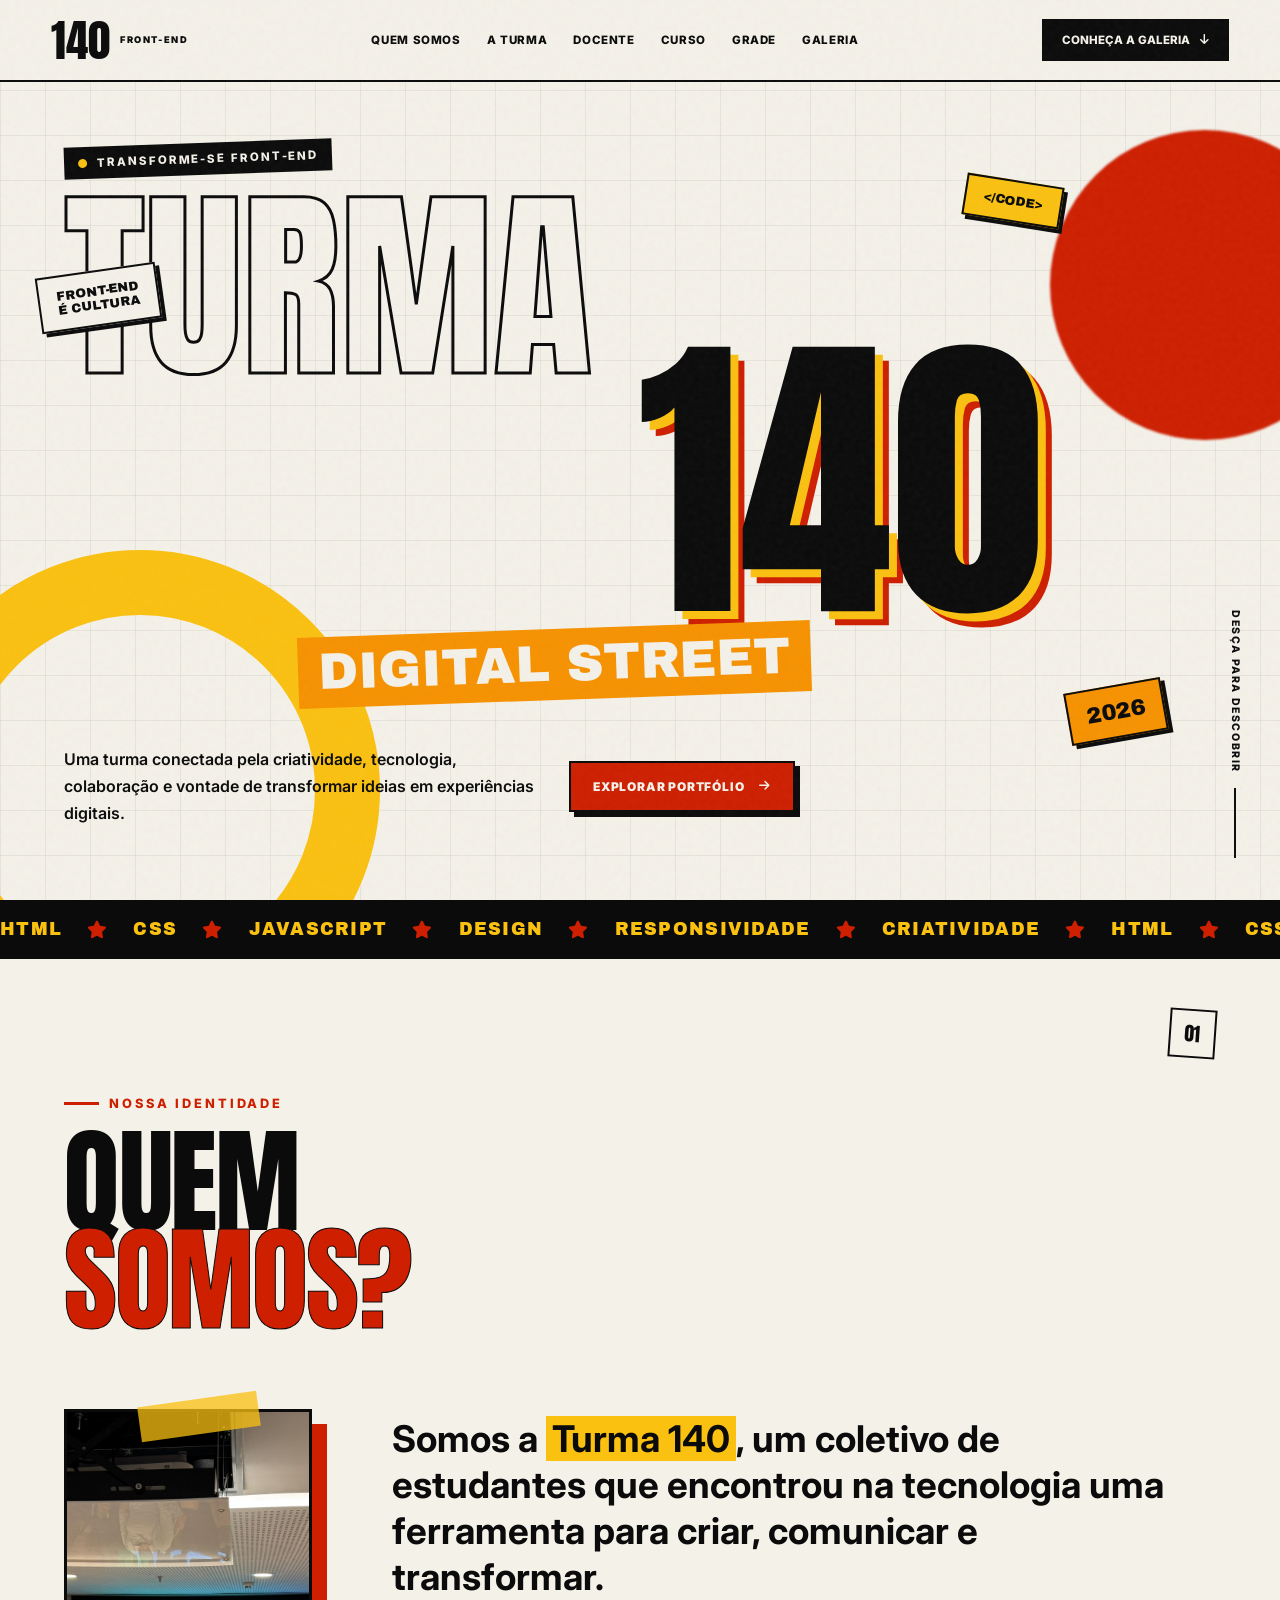
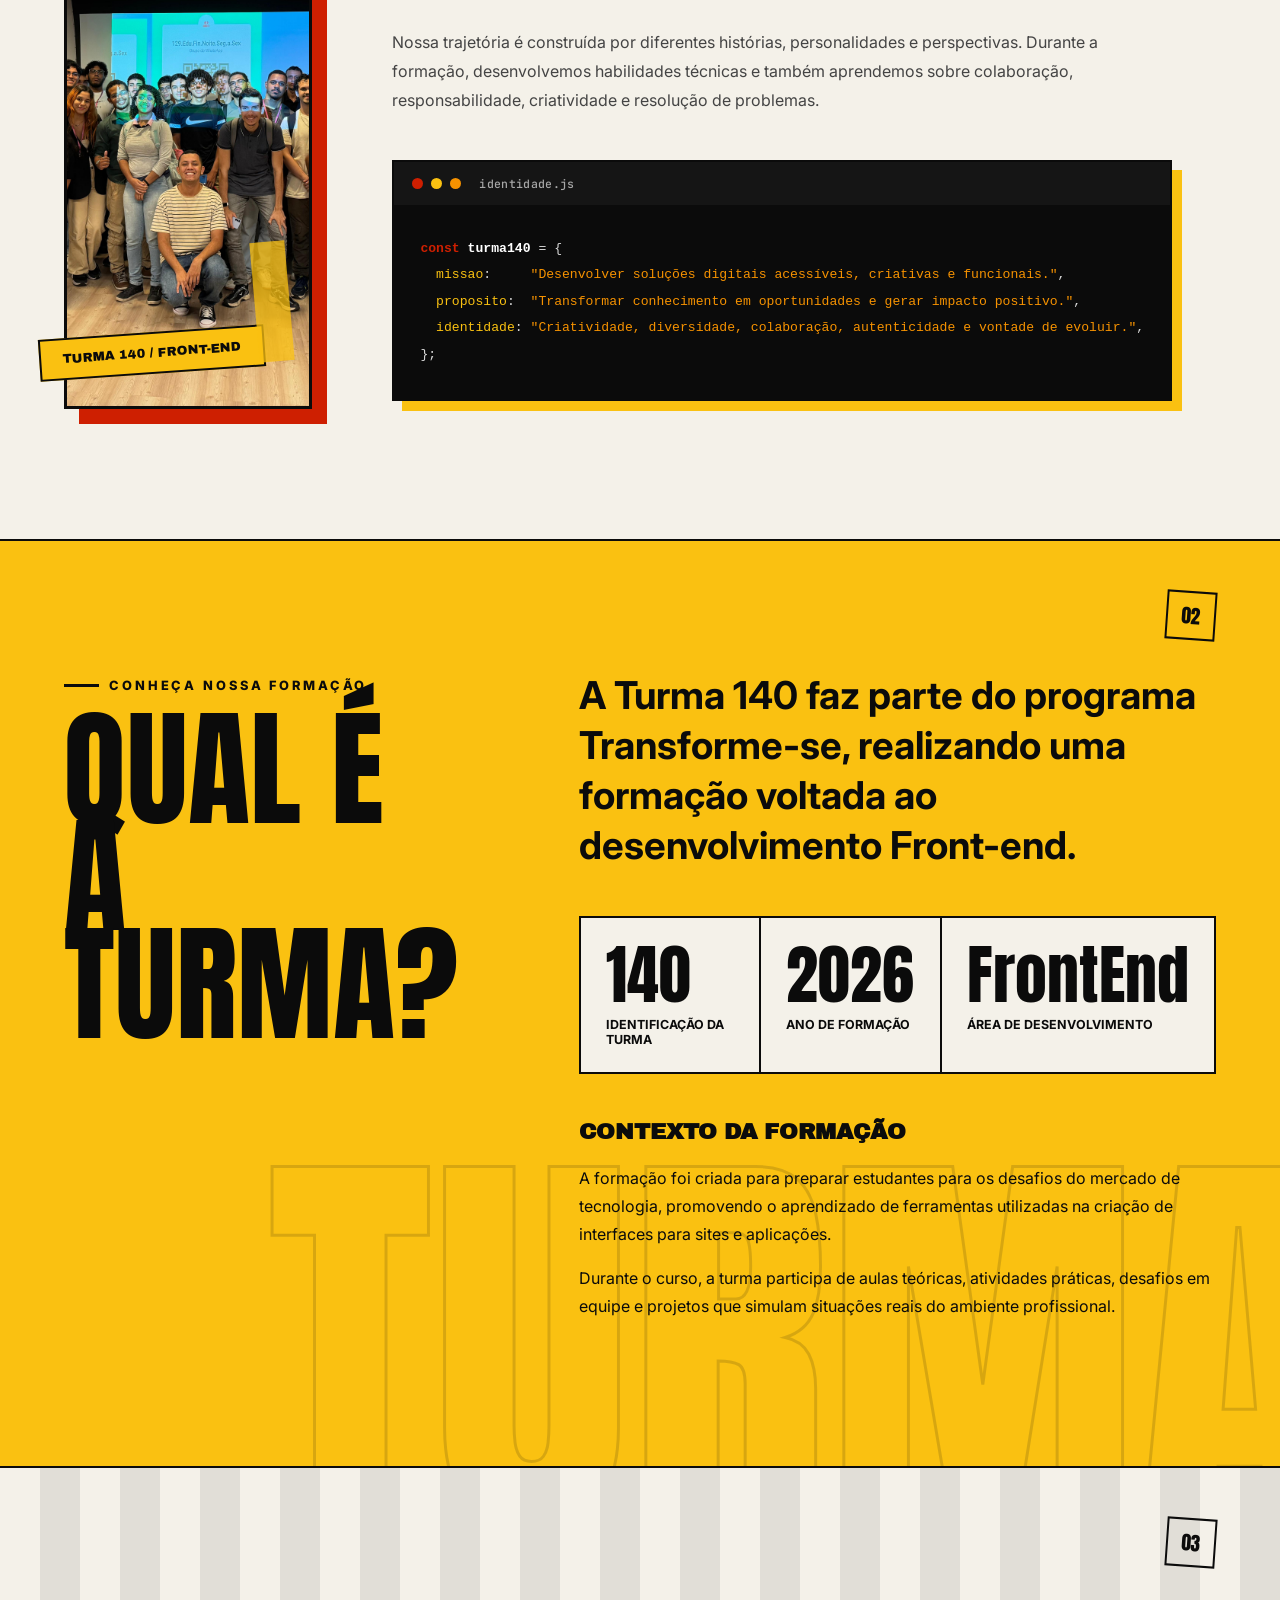
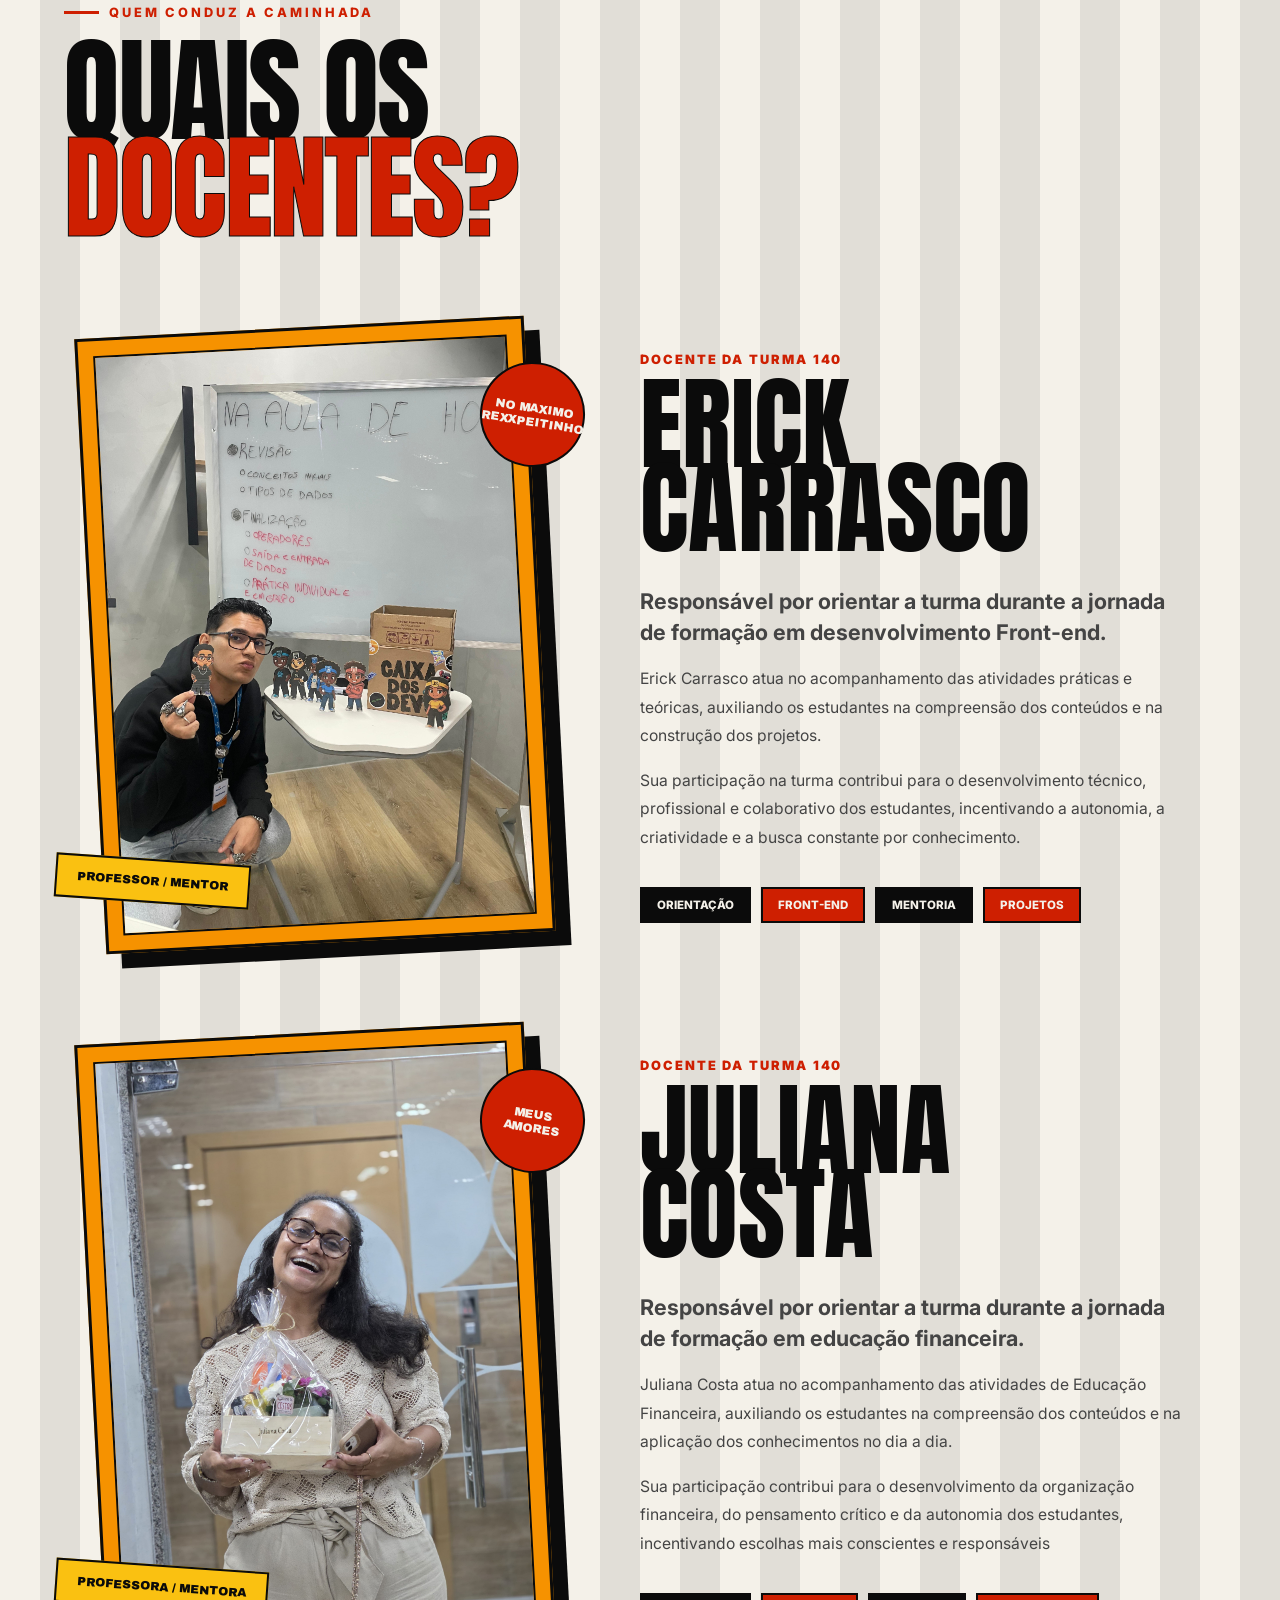
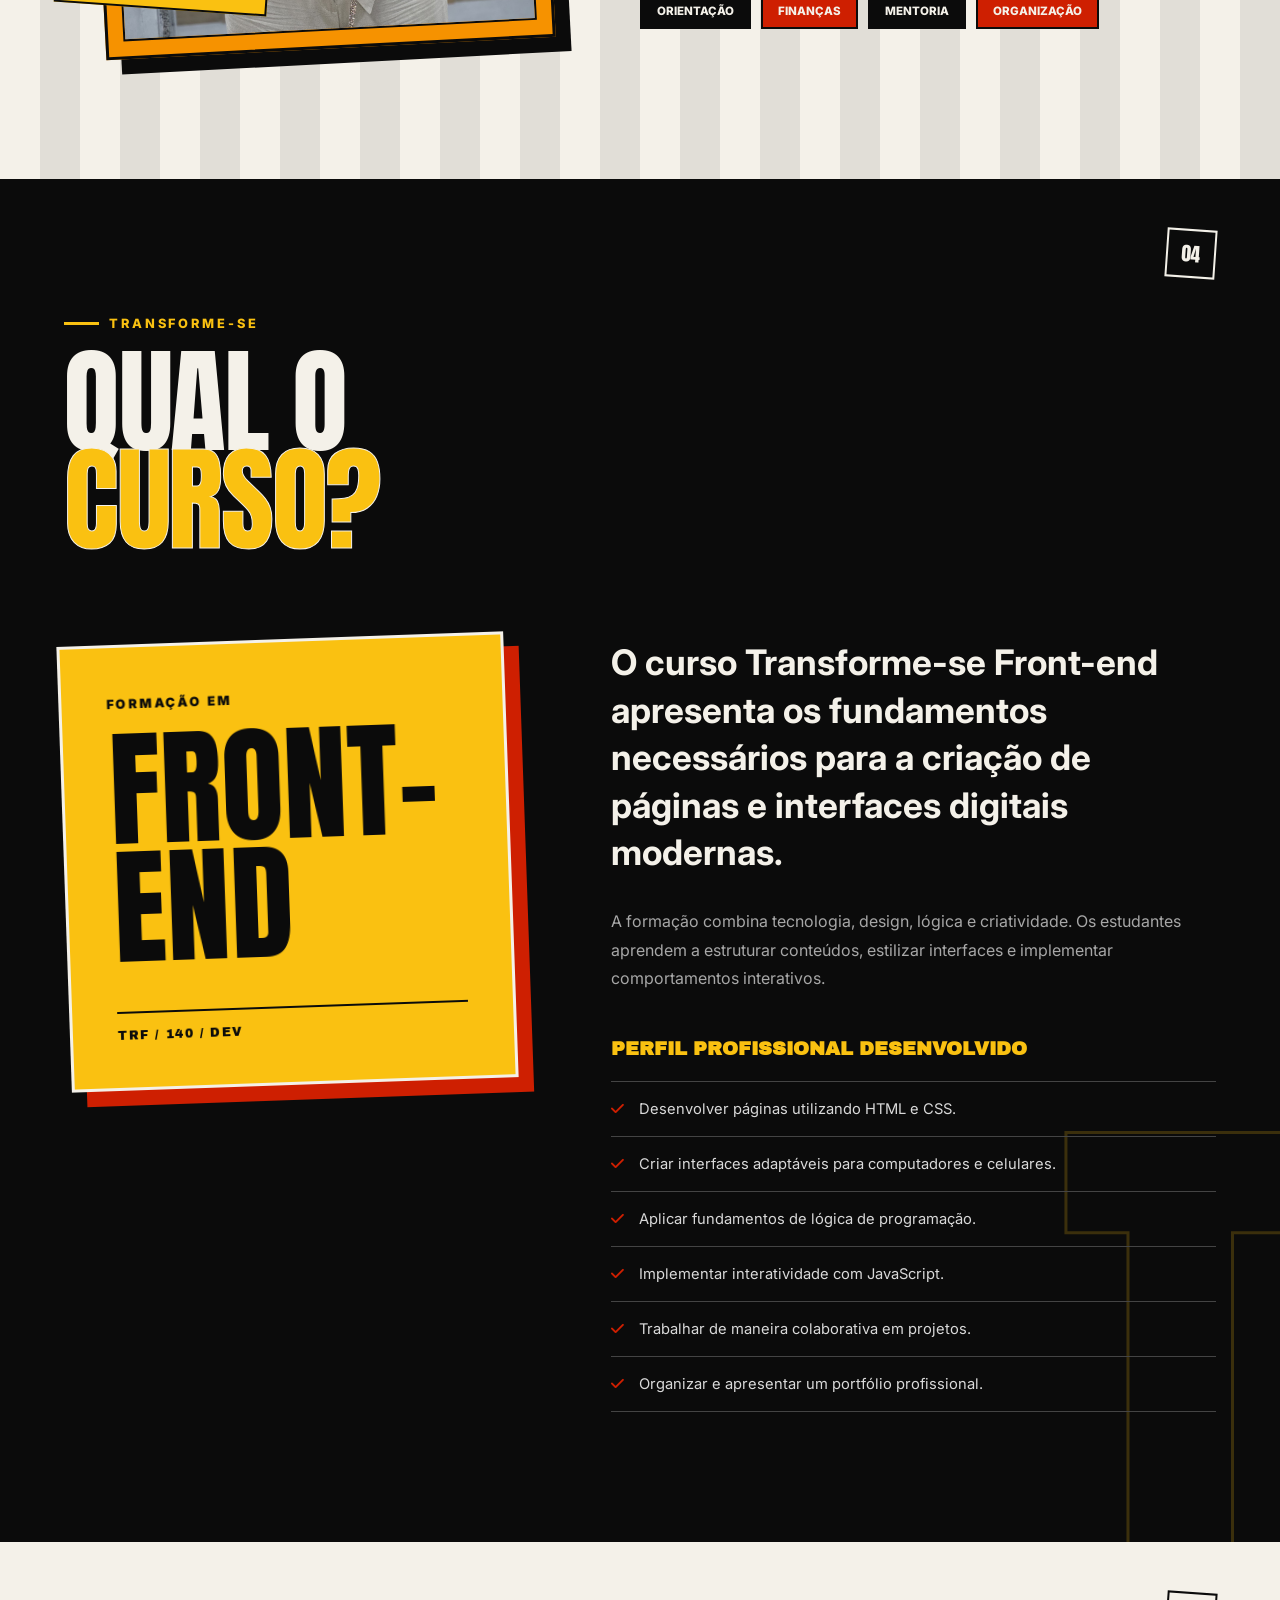
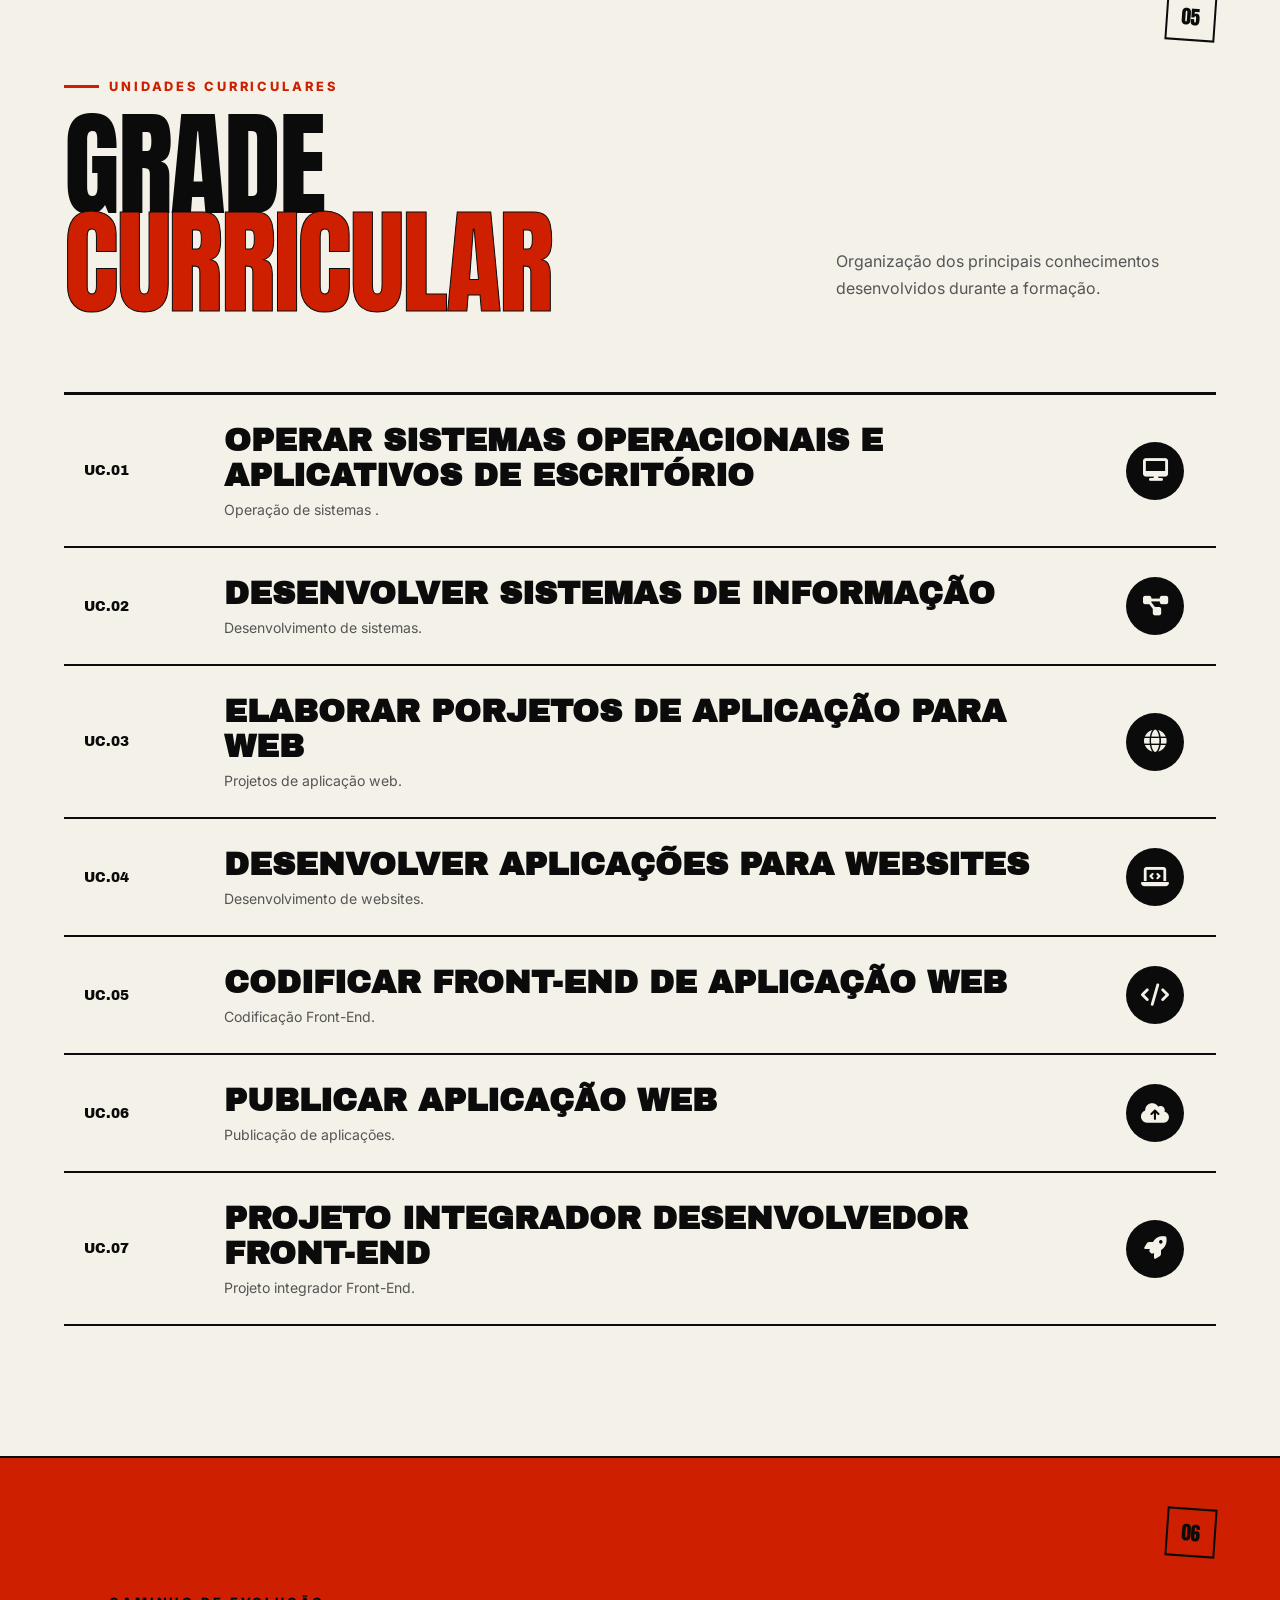
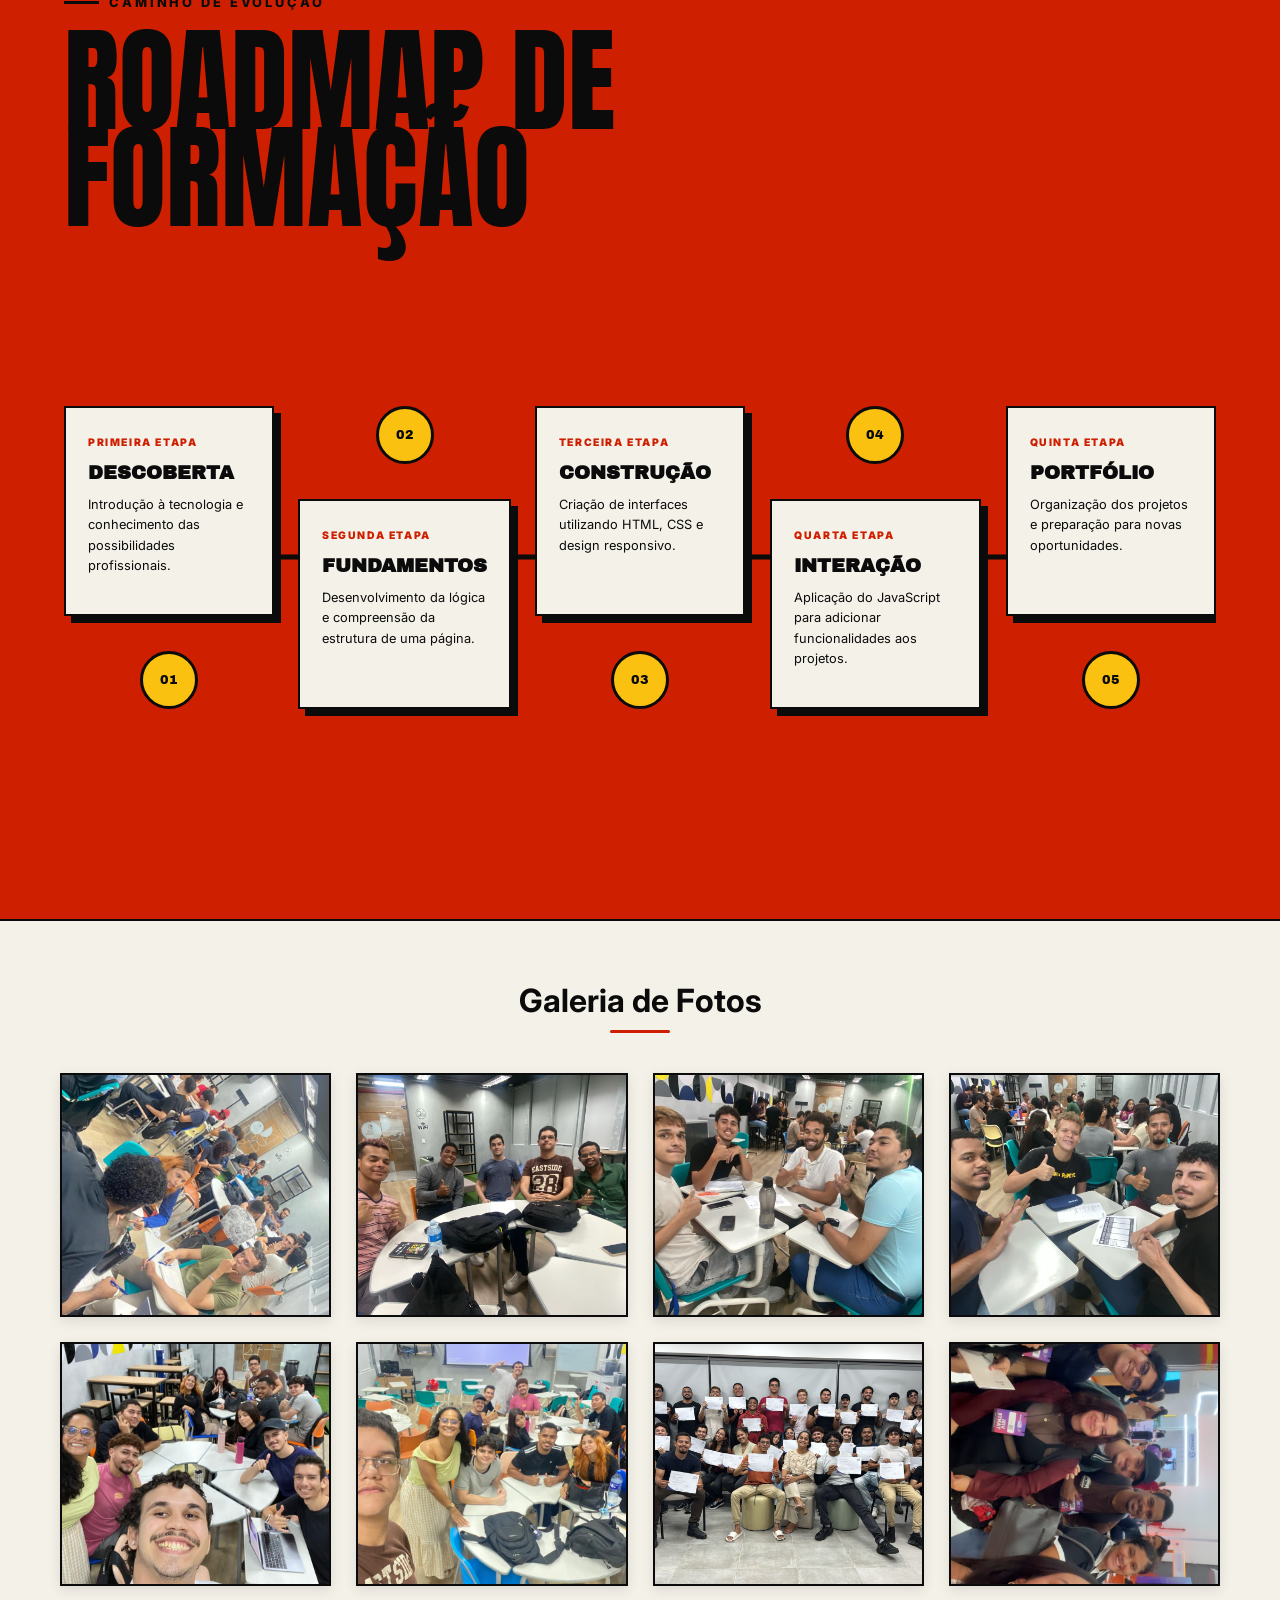
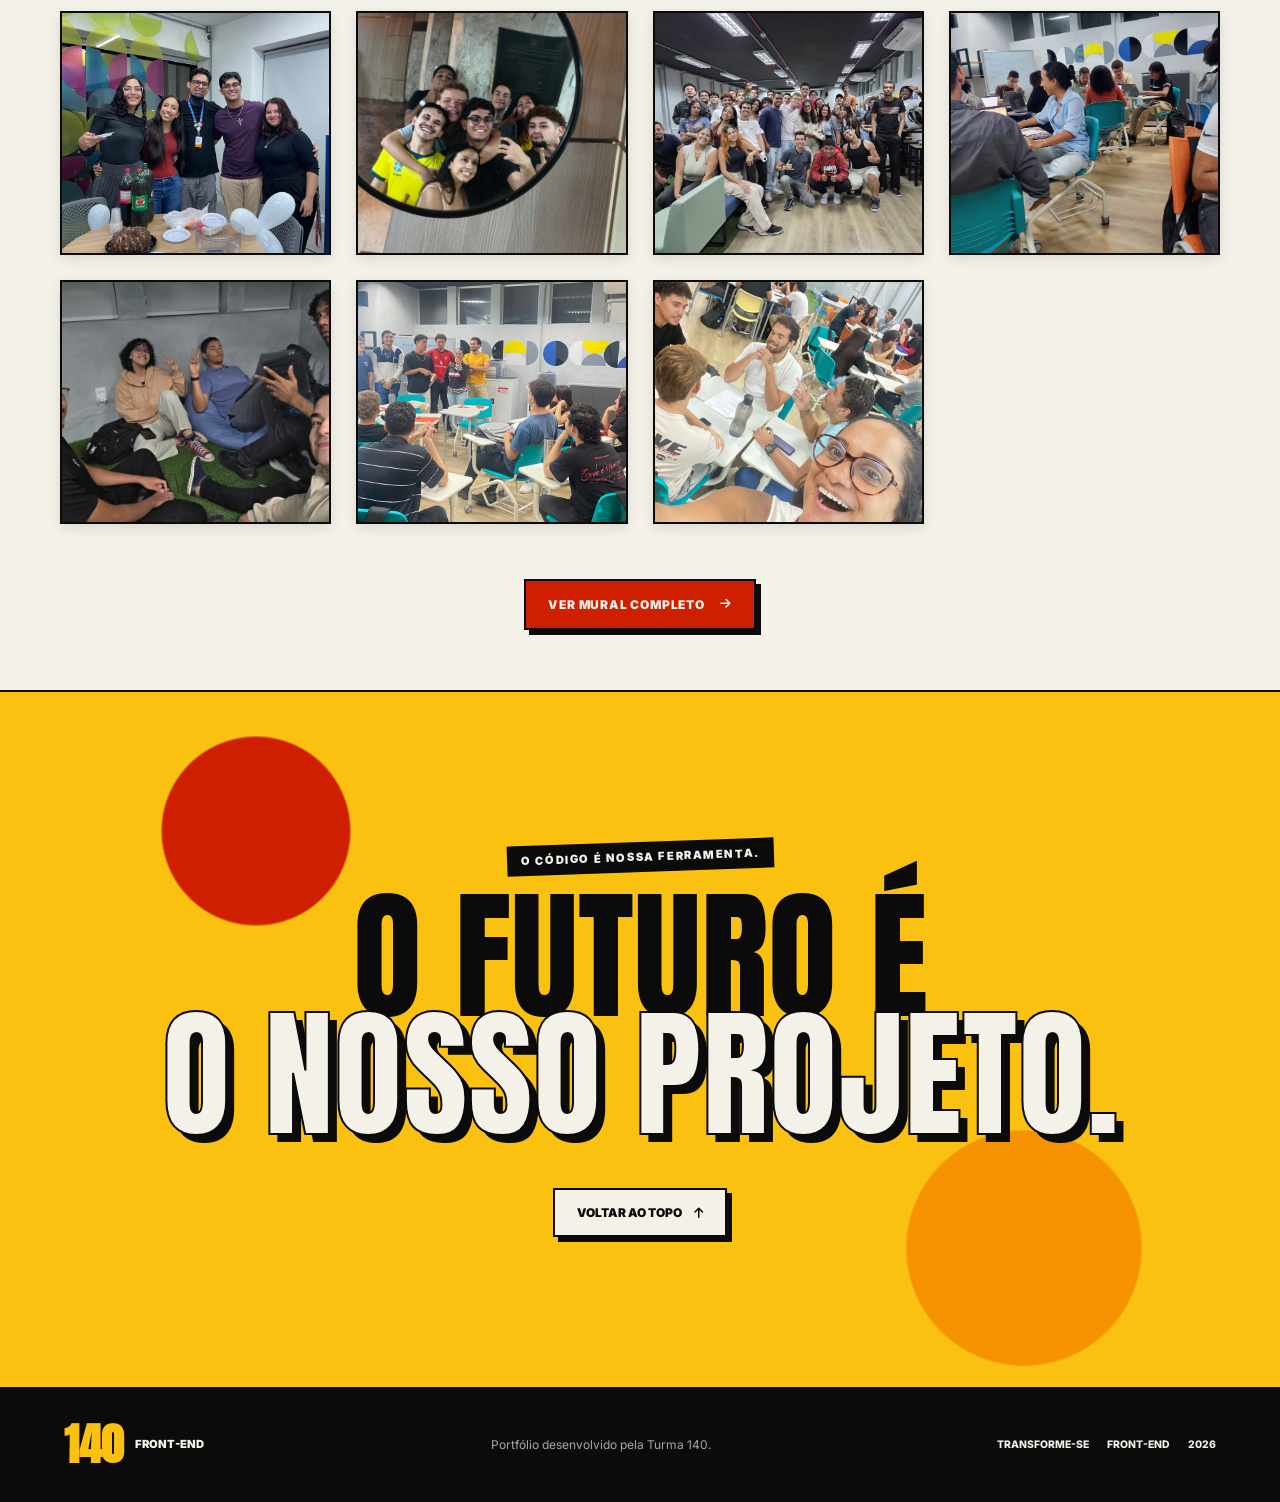
==== index.html @ 8222946a "first commit" ====
<!DOCTYPE html>
<html lang="pt-BR">

<head>
    <meta charset="UTF-8">

    <meta name="viewport" content="width=device-width, initial-scale=1.0">

    <meta name="description" content="Portfólio oficial da Turma 140 do curso Transforme-se Front-end.">

    <title>Turma 140 | Front-end Portfolio</title>

    <link rel="stylesheet" href="./style.css">

    <!-- Fontes -->
    <link rel="preconnect" href="https://fonts.googleapis.com">
    <link rel="preconnect" href="https://fonts.gstatic.com" crossorigin>

    <link
        href="https://fonts.googleapis.com/css2?family=Anton&family=Archivo+Black&family=Inter:wght@400;500;600;700;800&family=JetBrains+Mono:wght@400;500;600;700&display=swap"
        rel="stylesheet">

    <!-- Ícones -->
    <link rel="stylesheet" href="https://cdnjs.cloudflare.com/ajax/libs/font-awesome/6.7.2/css/all.min.css">

    <!-- CSS -->
    <link rel="stylesheet" href="style.css">
</head>

<body>

    <!-- Elementos decorativos -->
    <div class="noise"></div>
    <div class="cursor-light"></div>

    <!-- Cabeçalho -->
    <header class="header">

        <a href="#inicio" class="logo">
            <span class="logo-number">140</span>

            <span class="logo-text">
                FRONT-END<br>
            </span>
        </a>

        <nav class="navigation" aria-label="Menu principal">
            <a href="#quem-somos">Quem somos</a>
            <a href="#turma">A turma</a>
            <a href="#docente">Docente</a>
            <a href="#curso">Curso</a>
            <a href="#grade">Grade</a>
            <a href="#galeria">Galeria</a>
        </nav>

        <a href="#galeria" class="header-button">
            Conheça a galeria
            <i class="fa-solid fa-arrow-down"></i>
        </a>

    </header>

    <main>

        <!-- Início -->
        <section class="hero" id="inicio">

            <div class="hero-tag">
                <span></span>
                Transforme-se Front-end
            </div>

            <div class="hero-title">

                <span class="hero-line hero-line-outline">
                    TURMA
                </span>

                <span class="hero-line hero-line-main">
                    140
                </span>

                <span class="hero-line hero-line-small">
                    DIGITAL STREET
                </span>

            </div>

            <div class="hero-content">

                <p class="hero-description">
                    Uma turma conectada pela criatividade, tecnologia,
                    colaboração e vontade de transformar ideias em experiências
                    digitais.
                </p>

                <a href="#quem-somos" class="primary-button">
                    Explorar portfólio
                    <i class="fa-solid fa-arrow-right"></i>
                </a>

            </div>

            <div class="hero-stickers">

                <div class="sticker sticker-code">
                    &lt;/CODE&gt;
                </div>

                <div class="sticker sticker-year">
                    2026
                </div>

                <div class="sticker sticker-front">
                    FRONT-END<br>
                    É CULTURA
                </div>

            </div>

            <div class="scroll-message">
                <span>desça para descobrir</span>
                <div class="scroll-line"></div>
            </div>

        </section>

        <!-- Faixa animada -->
        <section class="marquee" aria-label="Tecnologias estudadas">

            <div class="marquee-content">

                <span>HTML</span>
                <i class="fa-solid fa-star"></i>

                <span>CSS</span>
                <i class="fa-solid fa-star"></i>

                <span>JAVASCRIPT</span>
                <i class="fa-solid fa-star"></i>

                <span>DESIGN</span>
                <i class="fa-solid fa-star"></i>

                <span>RESPONSIVIDADE</span>
                <i class="fa-solid fa-star"></i>

                <span>CRIATIVIDADE</span>
                <i class="fa-solid fa-star"></i>

                <span>HTML</span>
                <i class="fa-solid fa-star"></i>

                <span>CSS</span>
                <i class="fa-solid fa-star"></i>

                <span>JAVASCRIPT</span>
                <i class="fa-solid fa-star"></i>

            </div>

        </section>

        <!-- Quem somos -->
        <section class="section about" id="quem-somos">

            <div class="section-number">01</div>

            <div class="section-heading">

                <span class="eyebrow">Nossa identidade</span>

                <h2>
                    QUEM<br>
                    <span>SOMOS?</span>
                </h2>

            </div>

            <div class="about-layout">

                <div class="about-image">

                    <img src="./assets/images/estudantes/foto_turma.jpg" alt="Foto dos estudantes da Turma 140">

                    <div class="image-label">
                        Turma 140 / Front-end
                    </div>

                    <div class="tape tape-one"></div>
                    <div class="tape tape-two"></div>

                </div>

                <div class="about-information">

                    <p class="large-text">
                        Somos a <strong>Turma 140</strong>, um coletivo de
                        estudantes que encontrou na tecnologia uma ferramenta
                        para criar, comunicar e transformar.
                    </p>

                    <p>
                        Nossa trajetória é construída por diferentes histórias,
                        personalidades e perspectivas. Durante a formação,
                        desenvolvemos habilidades técnicas e também aprendemos
                        sobre colaboração, responsabilidade, criatividade e
                        resolução de problemas.
                    </p>

                    <div class="code-card">

                        <div class="code-card-bar">
                            <span class="code-dot code-dot-red"></span>
                            <span class="code-dot code-dot-yellow"></span>
                            <span class="code-dot code-dot-orange"></span>
                            <span class="code-card-filename">identidade.js</span>
                        </div>

                        <pre class="code-card-body"><code><span class="tk-kw">const</span> <span class="tk-var">turma140</span> = {
  <span class="tk-key">missao</span>:     <span class="tk-string">"Desenvolver soluções digitais acessíveis, criativas e funcionais."</span>,
  <span class="tk-key">proposito</span>:  <span class="tk-string">"Transformar conhecimento em oportunidades e gerar impacto positivo."</span>,
  <span class="tk-key">identidade</span>: <span class="tk-string">"Criatividade, diversidade, colaboração, autenticidade e vontade de evoluir."</span>,
};</code></pre>

                    </div>

                </div>

            </div>

        </section>

        <!-- Qual é a turma -->
        <section class="section class-section" id="turma">

            <div class="class-background-text">
                TURMA
            </div>

            <div class="section-number">02</div>

            <div class="class-layout">

                <div class="class-heading">

                    <span class="eyebrow eyebrow-dark">
                        Conheça nossa formação
                    </span>

                    <h2>
                        QUAL É<br>
                        A TURMA?
                    </h2>

                </div>

                <div class="class-content">

                    <p class="class-introduction">
                        A Turma 140 faz parte do programa
                        <strong>Transforme-se</strong>, realizando uma formação
                        voltada ao desenvolvimento Front-end.
                    </p>

                    <div class="class-data">

                        <article>
                            <span class="data-number">140</span>
                            <p>Identificação da turma</p>
                        </article>

                        <article>
                            <span class="data-number">2026</span>
                            <p>Ano de formação</p>
                        </article>

                        <article>
                            <span class="data-number">FrontEnd</span>
                            <p>Área de desenvolvimento</p>
                        </article>

                    </div>

                    <div class="class-description">

                        <h3>Contexto da formação</h3>

                        <p>
                            A formação foi criada para preparar estudantes para
                            os desafios do mercado de tecnologia, promovendo o
                            aprendizado de ferramentas utilizadas na criação de
                            interfaces para sites e aplicações.
                        </p>

                        <p>
                            Durante o curso, a turma participa de aulas
                            teóricas, atividades práticas, desafios em equipe e
                            projetos que simulam situações reais do ambiente
                            profissional.
                        </p>


                    </div>

                </div>

            </div>

        </section>

        <!-- Docente -->
        <section class="section teacher" id="docente">

            <div class="section-number">03</div>

            <div class="section-heading">

                <span class="eyebrow">Quem conduz a caminhada</span>

                <h2>
                    QUAIS OS<br>
                    <span>DOCENTES?</span>
                </h2>

            </div>

            <div class="teacher-layout">

                <div class="teacher-photo">

                    <div class="photo-frame">

                        <img src="./assets/images/docentes/docente.carrasco.jpg" alt="Professor Erick Carrasco">

                    </div>

                    <span class="teacher-tag">
                        Professor / Mentor
                    </span>

                    <span class="teacher-sticker">
                        NO MAXIMO<br>
                        REXXPEITINHO
                    </span>

                </div>

                <div class="teacher-content">

                    <span class="teacher-name-small">
                        Docente da Turma 140
                    </span>

                    <h3>ERICK<br>CARRASCO</h3>

                    <p class="teacher-featured-text">
                        Responsável por orientar a turma durante a jornada de
                        formação em desenvolvimento Front-end.
                    </p>

                    <p>
                        Erick Carrasco atua no acompanhamento das atividades
                        práticas e teóricas, auxiliando os estudantes na
                        compreensão dos conteúdos e na construção dos projetos.
                    </p>

                    <p>
                        Sua participação na turma contribui para o
                        desenvolvimento técnico, profissional e colaborativo dos
                        estudantes, incentivando a autonomia, a criatividade e
                        a busca constante por conhecimento.
                    </p>

                    <div class="teacher-skills">

                        <span>Orientação</span>
                        <span>Front-end</span>
                        <span>Mentoria</span>
                        <span>Projetos</span>

                    </div>

                </div>

            </div>

            <div class="teacher-layout">

                <div class="teacher-photo">

                    <div class="photo-frame">

                        <img src="./assets/images/docentes/docente.juliana.jpg" alt="Professor Erick Carrasco">

                    </div>

                    <span class="teacher-tag">
                        Professora / Mentora
                    </span>

                    <span class="teacher-sticker">
                        MEUS<br>
                        AMORES
                    </span>

                </div>

                <div class="teacher-content">

                    <span class="teacher-name-small">
                        Docente da Turma 140
                    </span>

                    <h3>JULIANA<br>COSTA</h3>

                    <p class="teacher-featured-text">
                        Responsável por orientar a turma durante a jornada de
                        formação em educação financeira.
                    </p>

                    <p>
                        Juliana Costa atua no acompanhamento das atividades
                        de Educação Financeira, auxiliando os estudantes na
                        compreensão dos conteúdos e na aplicação dos conhecimentos
                        no dia a dia.
                    </p>

                    <p>
                        Sua participação contribui para o
                        desenvolvimento da organização financeira, do pensamento
                        crítico e da autonomia dos estudantes, incentivando escolhas
                        mais conscientes e responsáveis
                    </p>

                    <div class="teacher-skills">

                        <span>Orientação</span>
                        <span>Finanças</span>
                        <span>Mentoria</span>
                        <span>Organização</span>

                    </div>

                </div>

            </div>

        </section>



        <!-- Curso -->
        <section class="section course" id="curso">

            <div class="course-decor">T</div>

            <div class="section-number">04</div>

            <div class="section-heading section-heading-light">

                <span class="eyebrow eyebrow-light">
                    Transforme-se
                </span>

                <h2>
                    QUAL O<br>
                    <span>CURSO?</span>
                </h2>

            </div>

            <div class="course-layout">

                <div class="course-title-box">

                    <span>Formação em</span>

                    <h3>
                        FRONT-<br>
                        END
                    </h3>

                    <div class="course-code">
                        TRF / 140 / DEV
                    </div>

                </div>

                <div class="course-information">

                    <p class="course-featured">
                        O curso Transforme-se Front-end apresenta os fundamentos
                        necessários para a criação de páginas e interfaces
                        digitais modernas.
                    </p>

                    <p>
                        A formação combina tecnologia, design, lógica e
                        criatividade. Os estudantes aprendem a estruturar
                        conteúdos, estilizar interfaces e implementar
                        comportamentos interativos.
                    </p>

                    <div class="professional-profile">

                        <h3>Perfil profissional desenvolvido</h3>

                        <ul>

                            <li>
                                <i class="fa-solid fa-check"></i>
                                Desenvolver páginas utilizando HTML e CSS.
                            </li>

                            <li>
                                <i class="fa-solid fa-check"></i>
                                Criar interfaces adaptáveis para computadores e
                                celulares.
                            </li>

                            <li>
                                <i class="fa-solid fa-check"></i>
                                Aplicar fundamentos de lógica de programação.
                            </li>

                            <li>
                                <i class="fa-solid fa-check"></i>
                                Implementar interatividade com JavaScript.
                            </li>

                            <li>
                                <i class="fa-solid fa-check"></i>
                                Trabalhar de maneira colaborativa em projetos.
                            </li>

                            <li>
                                <i class="fa-solid fa-check"></i>
                                Organizar e apresentar um portfólio profissional.
                            </li>

                        </ul>

                    </div>

                </div>

            </div>

        </section>

        <!-- Grade curricular -->
        <section class="section curriculum" id="grade">

            <div class="section-number">05</div>

            <div class="curriculum-heading">

                <div class="section-heading">

                    <span class="eyebrow">Unidades curriculares</span>

                    <h2>
                        GRADE<br>
                        <span>CURRICULAR</span>
                    </h2>

                </div>

                <p>
                    Organização dos principais conhecimentos desenvolvidos
                    durante a formação.
                </p>

            </div>

            <div class="curriculum-list">

                <article class="curriculum-item">

                    <span class="curriculum-number">UC.01</span>

                    <div>
                        <h3>Operar sistemas operacionais e aplicativos de escritório</h3>
                        <p>
                            Operação de sistemas .
                        </p>
                    </div>

                    <span class="curriculum-icon">
                        <i class="fa-solid fa-desktop"></i>
                    </span>

                </article>

                <article class="curriculum-item">

                    <span class="curriculum-number">UC.02</span>

                    <div>
                        <h3>Desenvolver sistemas de informação</h3>
                        <p>
                            Desenvolvimento de sistemas.
                        </p>
                    </div>

                    <span class="curriculum-icon">
                        <i class="fa-solid fa-diagram-project"></i>
                    </span>

                </article>

                <article class="curriculum-item">

                    <span class="curriculum-number">UC.03</span>

                    <div>
                        <h3>Elaborar porjetos de aplicação para web</h3>
                        <p>
                            Projetos de aplicação web.
                        </p>
                    </div>

                    <span class="curriculum-icon">
                        <i class="fa-solid fa-globe"></i>
                    </span>

                </article>

                <article class="curriculum-item">

                    <span class="curriculum-number">UC.04</span>

                    <div>
                        <h3>Desenvolver aplicações para websites</h3>
                        <p>
                            Desenvolvimento de websites.
                        </p>
                    </div>

                    <span class="curriculum-icon">
                        <i class="fa-solid fa-laptop-code"></i>
                    </span>

                </article>

                <article class="curriculum-item">

                    <span class="curriculum-number">UC.05</span>

                    <div>
                        <h3>Codificar Front-End de aplicação web</h3>
                        <p>
                            Codificação Front-End.
                        </p>
                    </div>

                    <span class="curriculum-icon">
                        <i class="fa-solid fa-code"></i>
                    </span>

                </article>

                <article class="curriculum-item">

                    <span class="curriculum-number">UC.06</span>

                    <div>
                        <h3>Publicar aplicação web</h3>
                        <p>
                            Publicação de aplicações.
                        </p>
                    </div>

                    <span class="curriculum-icon">
                        <i class="fa-solid fa-cloud-arrow-up"></i>
                    </span>

                </article>

                <article class="curriculum-item">

                    <span class="curriculum-number">UC.07</span>

                    <div>
                        <h3>Projeto integrador Desenvolvedor
                            Front-End</h3>
                        <p>
                            Projeto integrador Front-End.
                        </p>
                    </div>

                    <span class="curriculum-icon">
                        <i class="fa-solid fa-rocket"></i>
                    </span>

                </article>

            </div>

        </section>

        <!-- Roadmap -->
        <section class="section roadmap" id="roadmap">

            <div class="section-number">06</div>

            <div class="roadmap-heading">

                <span class="eyebrow eyebrow-dark">
                    Caminho de evolução
                </span>

                <h2>
                    ROADMAP DE<br>
                    FORMAÇÃO
                </h2>

            </div>

            <div class="roadmap-line">

                <article class="roadmap-item roadmap-item-top">

                    <div class="roadmap-point">
                        01
                    </div>

                    <div class="roadmap-card">
                        <span>Primeira etapa</span>
                        <h3>Descoberta</h3>
                        <p>
                            Introdução à tecnologia e conhecimento das
                            possibilidades profissionais.
                        </p>
                    </div>

                </article>

                <article class="roadmap-item roadmap-item-bottom">

                    <div class="roadmap-point">
                        02
                    </div>

                    <div class="roadmap-card">
                        <span>Segunda etapa</span>
                        <h3>Fundamentos</h3>
                        <p>
                            Desenvolvimento da lógica e compreensão da estrutura
                            de uma página.
                        </p>
                    </div>

                </article>

                <article class="roadmap-item roadmap-item-top">

                    <div class="roadmap-point">
                        03
                    </div>

                    <div class="roadmap-card">
                        <span>Terceira etapa</span>
                        <h3>Construção</h3>
                        <p>
                            Criação de interfaces utilizando HTML, CSS e design
                            responsivo.
                        </p>
                    </div>

                </article>

                <article class="roadmap-item roadmap-item-bottom">

                    <div class="roadmap-point">
                        04
                    </div>

                    <div class="roadmap-card">
                        <span>Quarta etapa</span>
                        <h3>Interação</h3>
                        <p>
                            Aplicação do JavaScript para adicionar
                            funcionalidades aos projetos.
                        </p>
                    </div>

                </article>

                <article class="roadmap-item roadmap-item-top">

                    <div class="roadmap-point">
                        05
                    </div>

                    <div class="roadmap-card">
                        <span>Quinta etapa</span>
                        <h3>Portfólio</h3>
                        <p>
                            Organização dos projetos e preparação para novas
                            oportunidades.
                        </p>
                    </div>

                </article>

            </div>

        </section>

        <!-- Seção Galeria de Fotos (15 Fotos) -->
        <section id="galeria" class="portfolio-gallery">
            <div class="container">
                <h2 class="section-title">Galeria de Fotos</h2>
                <div class="gallery-grid">

                    <!-- Foto 1 -->
                    <div class="gallery-item">
                        <img src="./assets/images/estudantes/foto.1.jpg" alt="Foto 1">
                        <div class="gallery-overlay">
                            <span>Bug morto, café vivo</span>
                        </div>
                    </div>

                    <!-- Foto 2 -->
                    <div class="gallery-item">
                        <img src="./assets/images/estudantes/foto.2.jpg" alt="Foto 2">
                        <div class="gallery-overlay">
                            <span>console.log(alegria)</span>
                        </div>
                    </div>

                    <!-- Foto 3 -->
                    <div class="gallery-item">
                        <img src="./assets/images/estudantes/foto.3.jpg" alt="Foto 3">
                        <div class="gallery-overlay">
                            <span>Commit sem medo</span>
                        </div>
                    </div>

                    <!-- Foto 4 -->
                    <div class="gallery-item">
                        <img src="./assets/images/estudantes/foto.4.jpg" alt="Foto 4">
                        <div class="gallery-overlay">
                            <span>Deploy na sexta, sim</span>
                        </div>
                    </div>

                    <!-- Foto 5 -->
                    <div class="gallery-item">
                        <img src="./assets/images/estudantes/foto.5.jpg" alt="Foto 5">
                        <div class="gallery-overlay">
                            <span>CSS também é arte</span>
                        </div>
                    </div>

                    <!-- Foto 6 -->
                    <div class="gallery-item">
                        <img src="./assets/images/estudantes/foto.6.jpg" alt="Foto 6">
                        <div class="gallery-overlay">
                            <span>Pixel perfect (quase)</span>
                        </div>
                    </div>

                    <!-- Foto 7 -->
                    <div class="gallery-item">
                        <img src="./assets/images/estudantes/foto.7.jpg" alt="Foto 7">
                        <div class="gallery-overlay">
                            <span>Turma que virou código</span>
                        </div>
                    </div>

                    <!-- Foto 8 -->
                    <div class="gallery-item">
                        <img src="./assets/images/estudantes/foto.8.jpg" alt="Foto 8">
                        <div class="gallery-overlay">
                            <span>Ctrl+Z não existe na vida</span>
                        </div>
                    </div>

                    <!-- Foto 9 -->
                    <div class="gallery-item">
                        <img src="./assets/images/estudantes/foto.9.jpg" alt="Foto 9">
                        <div class="gallery-overlay">
                            <span>Sprint final, mente tranquila</span>
                        </div>
                    </div>

                    <!-- Foto 10 -->
                    <div class="gallery-item">
                        <img src="./assets/images/estudantes/foto.10.jpg" alt="Foto 10">
                        <div class="gallery-overlay">
                            <span>Aqui rolou aprendizado</span>
                        </div>
                    </div>

                    <!-- Foto 11 -->
                    <div class="gallery-item">
                        <img src="./assets/images/estudantes/foto.11.jpg" alt="Foto 11">
                        <div class="gallery-overlay">
                            <span>Rindo do próprio bug</span>
                        </div>
                    </div>

                    <!-- Foto 12 -->
                    <div class="gallery-item">
                        <img src="./assets/images/estudantes/foto.12.jpg" alt="Foto 12">
                        <div class="gallery-overlay">
                            <span>Front-end é sobre isso</span>
                        </div>
                    </div>

                    <!-- Foto 13 -->
                    <div class="gallery-item">
                        <img src="./assets/images/estudantes/foto.13.jpg" alt="Foto 13">
                        <div class="gallery-overlay">
                            <span>RAM cheia de sonhos</span>
                        </div>
                    </div>

                    <!-- Foto 14 -->
                    <div class="gallery-item">
                        <img src="./assets/images/estudantes/foto.14.jpg" alt="Foto 14">
                        <div class="gallery-overlay">
                            <span>Divs alinhadas, corações também</span>
                        </div>
                    </div>

                    <!-- Foto 15 -->
                    <div class="gallery-item">
                        <img src="./assets/images/estudantes/foto.15.jpg" alt="Foto 15">
                        <div class="gallery-overlay">
                            <span>Turma 140 sempre</span>
                        </div>
                    </div>

                </div>

                <div class="gallery-cta">
                    <a href="mural.html" class="primary-button">
                        Ver mural completo
                        <i class="fa-solid fa-arrow-right"></i>
                    </a>
                </div>

            </div>
        </section>

        <!-- Lightbox da galeria -->
        <div class="lightbox" id="lightbox">

            <button class="lightbox-close" id="lightboxClose" aria-label="Fechar imagem">
                <i class="fa-solid fa-xmark"></i>
            </button>

            <div class="lightbox-frame">
                <img src="" alt="" id="lightboxImage">
                <span class="lightbox-caption" id="lightboxCaption"></span>
            </div>

        </div>

        <!-- Frase final -->
        <section class="final-message">

            <span class="final-small-text">
                O código é nossa ferramenta.
            </span>

            <h2>
                O FUTURO É<br>
                <span>O NOSSO PROJETO.</span>
            </h2>

            <a href="#inicio" class="back-top">
                Voltar ao topo
                <i class="fa-solid fa-arrow-up"></i>
            </a>

        </section>

    </main>

    <!-- Rodapé -->
    <footer class="footer">

        <div class="footer-logo">
            <strong>140</strong>
            <span>Front-end</span>
        </div>

        <p>
            Portfólio desenvolvido pela Turma 140.
        </p>

        <div class="footer-information">
            <span>Transforme-se</span>
            <span>Front-end</span>
            <span>2026</span>
        </div>

    </footer>

    <script src="./script.js"></script>

</body>

</html>
---- style.css ----
/* =====================================================
   CONFIGURAÇÕES GERAIS
===================================================== */

:root {
    --black: #0b0b0b;
    --soft-black: #151515;
    --white: #f4f1e9;
    --pure-white: #ffffff;
    --gray: #a7a7a7;
    --light-gray: #d9d9d9;

    /* NOVA PALETA */
    --yellow: #FAC111;
    --red: #CE1F01;
    --orange: #F69200;

    --title-font: "Anton", sans-serif;
    --secondary-font: "Archivo Black", sans-serif;
    --text-font: "Inter", sans-serif;
    --mono-font: "JetBrains Mono", monospace;

    --container: 1240px;
    --border: 2px solid var(--black);
}

* {
    margin: 0;
    padding: 0;
    box-sizing: border-box;
}

html {
    scroll-behavior: smooth;
    scroll-padding-top: 100px;
}

body {
    background: var(--white);
    color: var(--black);
    font-family: var(--text-font);
    overflow-x: hidden;
}

body *::selection {
    background: var(--red);
    color: var(--white);
}

img {
    display: block;
    width: 100%;
}

a {
    color: inherit;
    text-decoration: none;
}

ul {
    list-style: none;
}

button,
a {
    -webkit-tap-highlight-color: transparent;
}

.section {
    position: relative;
    padding: 130px max(5%, calc((100% - var(--container)) / 2));
    overflow: hidden;
}

.section-number {
    position: absolute;
    top: 50px;
    right: 5%;
    font-family: var(--title-font);
    font-size: 1.2rem;
    border: 2px solid currentColor;
    padding: 8px 14px;
    transform: rotate(4deg);
}

.noise {
    position: fixed;
    inset: 0;
    z-index: 999;
    opacity: 0.06;
    pointer-events: none;
    background-image:
        url("data:image/svg+xml,%3Csvg viewBox='0 0 180 180' xmlns='http://www.w3.org/2000/svg'%3E%3Cfilter id='noise'%3E%3CfeTurbulence type='fractalNoise' baseFrequency='.9' numOctaves='3' stitchTiles='stitch'/%3E%3C/filter%3E%3Crect width='100%25' height='100%25' filter='url(%23noise)' opacity='.7'/%3E%3C/svg%3E");
}

.eyebrow {
    display: inline-flex;
    align-items: center;
    gap: 10px;
    margin-bottom: 22px;
    color: var(--red);
    font-size: 0.8rem;
    font-weight: 800;
    letter-spacing: 0.18rem;
    text-transform: uppercase;
}

.eyebrow::before {
    content: "";
    width: 35px;
    height: 3px;
    background: currentColor;
}

.eyebrow-dark {
    color: var(--black);
}

.eyebrow-light {
    color: var(--yellow);
}

.section-heading h2 {
    font-family: var(--title-font);
    font-size: clamp(4rem, 9vw, 8rem);
    font-weight: 400;
    line-height: 0.85;
    letter-spacing: -0.02em;
    text-transform: uppercase;
}

.section-heading h2 span {
    color: var(--red);
    -webkit-text-stroke: 1px var(--black);
}

.section-heading-light h2 {
    color: var(--white);
}

.section-heading-light h2 span {
    color: var(--yellow);
    -webkit-text-stroke: 1px var(--white);
}


/* =====================================================
   CABEÇALHO
===================================================== */

.header {
    position: fixed;
    top: 0;
    left: 0;
    z-index: 100;
    width: 100%;
    min-height: 82px;
    display: flex;
    align-items: center;
    justify-content: space-between;
    gap: 30px;
    padding: 12px 4%;
    background: rgba(244, 241, 233, 0.93);
    border-bottom: 2px solid var(--black);
    backdrop-filter: blur(10px);
}

.logo {
    display: flex;
    align-items: center;
    gap: 10px;
}

.logo-number {
    font-family: var(--title-font);
    font-size: 2.8rem;
    line-height: 1;
}

.logo-text {
    font-size: 0.58rem;
    font-weight: 900;
    letter-spacing: 0.09rem;
    line-height: 1.2;
}

.navigation {
    display: flex;
    align-items: center;
    justify-content: center;
    gap: 26px;
}

.navigation a {
    position: relative;
    padding: 8px 0;
    font-size: 0.72rem;
    font-weight: 800;
    letter-spacing: 0.04rem;
    text-transform: uppercase;
}

.navigation a::after {
    content: "";
    position: absolute;
    bottom: 2px;
    left: 0;
    width: 0;
    height: 3px;
    background: var(--red);
    transition: 0.3s ease;
}

.navigation a:hover::after {
    width: 100%;
}

.header-button {
    display: inline-flex;
    align-items: center;
    gap: 10px;
    padding: 12px 18px;
    background: var(--black);
    color: var(--white);
    border: 2px solid var(--black);
    font-size: 0.72rem;
    font-weight: 800;
    text-transform: uppercase;
    transition: 0.3s ease;
}

.header-button:hover {
    background: var(--yellow);
    color: var(--black);
    transform: rotate(-2deg);
}


/* =====================================================
   HERO
===================================================== */

.hero {
    position: relative;
    min-height: 100vh;
    display: flex;
    flex-direction: column;
    justify-content: center;
    padding: 140px 5% 70px;
    background:
        linear-gradient(rgba(11, 11, 11, 0.06) 1px, transparent 1px),
        linear-gradient(90deg, rgba(11, 11, 11, 0.06) 1px, transparent 1px),
        var(--white);
    background-size: 45px 45px;
    overflow: hidden;
}

.hero::before {
    content: "";
    position: absolute;
    top: 130px;
    right: -80px;
    width: 310px;
    height: 310px;
    background: var(--red);
    border-radius: 50%;
    filter: blur(1px);
}

.hero::after {
    content: "";
    position: absolute;
    bottom: -130px;
    left: -100px;
    width: 350px;
    height: 350px;
    border: 65px solid var(--yellow);
    border-radius: 50%;
}

.hero-tag {
    position: relative;
    z-index: 2;
    display: inline-flex;
    align-items: center;
    align-self: flex-start;
    gap: 10px;
    margin-bottom: 30px;
    padding: 9px 14px;
    background: var(--black);
    color: var(--white);
    font-size: 0.72rem;
    font-weight: 800;
    letter-spacing: 0.12rem;
    text-transform: uppercase;
    transform: rotate(-2deg);
}

.hero-tag span {
    width: 9px;
    height: 9px;
    background: var(--yellow);
    border-radius: 50%;
}

.hero-title {
    position: relative;
    z-index: 2;
    max-width: 980px;
    display: flex;
    flex-direction: column;
}

.hero-line {
    font-family: var(--title-font);
    line-height: 0.8;
    text-transform: uppercase;
}

.hero-line-outline {
    align-self: flex-start;
    color: transparent;
    font-size: clamp(6rem, 16vw, 14rem);
    -webkit-text-stroke: 3px var(--black);
}

.hero-line-main {
    align-self: flex-end;
    margin-top: -10px;
    color: var(--black);
    font-size: clamp(8rem, 24vw, 20rem);
    text-shadow:
        8px 8px 0 var(--yellow),
        14px 14px 0 var(--red);
}

.hero-line-small {
    align-self: center;
    margin-top: 25px;
    padding: 10px 20px;
    background: var(--orange);
    color: var(--white);
    font-family: var(--secondary-font);
    font-size: clamp(1.4rem, 4vw, 3.8rem);
    line-height: 1;
    transform: rotate(-2deg);
}

.hero-content {
    position: relative;
    z-index: 3;
    display: flex;
    align-items: center;
    gap: 35px;
    max-width: 760px;
    margin-top: 45px;
}

.hero-description {
    max-width: 470px;
    font-size: 1rem;
    font-weight: 600;
    line-height: 1.7;
}

.primary-button {
    display: inline-flex;
    align-items: center;
    gap: 15px;
    flex-shrink: 0;
    padding: 16px 22px;
    background: var(--red);
    color: var(--white);
    border: var(--border);
    box-shadow: 5px 5px 0 var(--black);
    font-size: 0.75rem;
    font-weight: 900;
    letter-spacing: 0.05rem;
    text-transform: uppercase;
    transition: 0.25s ease;
}

.primary-button:hover {
    box-shadow: 0 0 0 var(--black);
    transform: translate(5px, 5px);
}

.hero-stickers {
    position: absolute;
    inset: 0;
    z-index: 2;
    pointer-events: none;
}

.sticker {
    position: absolute;
    padding: 12px 17px;
    border: 2px solid var(--black);
    box-shadow: 4px 4px 0 var(--black);
    font-family: var(--secondary-font);
    font-size: 0.8rem;
    text-align: center;
}

.sticker-code {
    top: 20%;
    right: 17%;
    background: var(--yellow);
    transform: rotate(9deg);
}

.sticker-year {
    bottom: 18%;
    right: 9%;
    background: var(--orange);
    font-size: 1.4rem;
    transform: rotate(-10deg);
}

.sticker-front {
    top: 30%;
    left: 3%;
    background: var(--white);
    transform: rotate(-8deg);
}

.scroll-message {
    position: absolute;
    right: 4%;
    bottom: 42px;
    z-index: 5;
    display: flex;
    align-items: center;
    gap: 15px;
    transform: rotate(90deg);
    transform-origin: right bottom;
    font-size: 0.66rem;
    font-weight: 800;
    letter-spacing: 0.1rem;
    text-transform: uppercase;
}

.scroll-line {
    width: 70px;
    height: 2px;
    background: var(--black);
}


/* =====================================================
   FAIXA
===================================================== */

.marquee {
    width: 100%;
    padding: 18px 0;
    background: var(--black);
    color: var(--yellow);
    border-top: 2px solid var(--black);
    border-bottom: 2px solid var(--black);
    overflow: hidden;
}

.marquee-content {
    width: max-content;
    display: flex;
    align-items: center;
    gap: 25px;
    font-family: var(--secondary-font);
    font-size: 1.1rem;
    letter-spacing: 0.08rem;
    animation: marquee 24s linear infinite;
}

.marquee-content i {
    color: var(--red);
}

@keyframes marquee {
    from {
        transform: translateX(0);
    }

    to {
        transform: translateX(-50%);
    }
}


/* =====================================================
   QUEM SOMOS
===================================================== */

.about {
    background: var(--white);
}

.about-layout {
    display: grid;
    grid-template-columns: 0.85fr 1.15fr;
    align-items: center;
    gap: 80px;
    margin-top: 80px;
}

.about-image {
    position: relative;
}

.about-image img {
    height: 600px;
    object-fit: cover;
    border: 3px solid var(--black);
    box-shadow: 15px 15px 0 var(--red);
}

.image-label {
    position: absolute;
    left: -25px;
    bottom: 35px;
    padding: 12px 22px;
    background: var(--yellow);
    border: 2px solid var(--black);
    font-family: var(--secondary-font);
    font-size: 0.8rem;
    text-transform: uppercase;
    transform: rotate(-4deg);
}

.tape {
    position: absolute;
    width: 120px;
    height: 35px;
    background: rgba(250, 193, 17, 0.75);
}

.tape-one {
    top: -10px;
    left: 30%;
    transform: rotate(-8deg);
}

.tape-two {
    right: -20px;
    bottom: 90px;
    transform: rotate(85deg);
}

.large-text {
    margin-bottom: 28px;
    font-size: clamp(1.5rem, 3vw, 2.3rem);
    font-weight: 700;
    line-height: 1.25;
}

.large-text strong {
    background: var(--yellow);
    padding: 0 6px;
}

.about-information > p:not(.large-text) {
    color: #444;
    font-size: 1rem;
    line-height: 1.8;
}

.code-card {
    margin-top: 45px;
    background: var(--black);
    border: 2px solid var(--black);
    box-shadow: 10px 10px 0 var(--yellow);
    overflow: hidden;
    transition: 0.3s ease;
}

.code-card:hover {
    transform: translateY(-8px) rotate(-1deg);
    box-shadow: 14px 14px 0 var(--red);
}

.code-card-bar {
    display: flex;
    align-items: center;
    gap: 8px;
    padding: 14px 18px;
    background: var(--soft-black);
    border-bottom: 2px solid var(--black);
}

.code-dot {
    width: 11px;
    height: 11px;
    border-radius: 50%;
    flex-shrink: 0;
}

.code-dot-red {
    background: var(--red);
}

.code-dot-yellow {
    background: var(--yellow);
}

.code-dot-orange {
    background: var(--orange);
}

.code-card-filename {
    margin-left: 10px;
    font-family: var(--mono-font);
    font-size: 0.72rem;
    font-weight: 500;
    color: var(--gray);
    letter-spacing: 0.02rem;
}

.code-card-body {
    padding: 28px 26px 32px;
    overflow-x: auto;
    font-family: var(--mono-font);
    font-size: 0.82rem;
    line-height: 1.95;
    color: var(--light-gray);
    white-space: pre;
}

.code-card-body .tk-kw {
    color: var(--red);
    font-weight: 700;
}

.code-card-body .tk-var {
    color: var(--pure-white);
    font-weight: 700;
}

.code-card-body .tk-key {
    color: var(--yellow);
}

.code-card-body .tk-string {
    color: var(--orange);
}


/* =====================================================
   TURMA
===================================================== */

.class-section {
    background: var(--yellow);
    border-top: var(--border);
    border-bottom: var(--border);
}

.class-background-text {
    position: absolute;
    right: -60px;
    bottom: -90px;
    color: transparent;
    font-family: var(--title-font);
    font-size: 26rem;
    line-height: 1;
    opacity: 0.14;
    -webkit-text-stroke: 3px var(--black);
}

.class-layout {
    position: relative;
    z-index: 2;
    display: grid;
    grid-template-columns: 0.8fr 1.2fr;
    gap: 90px;
}

.class-heading h2 {
    font-family: var(--title-font);
    font-size: clamp(5rem, 10vw, 9rem);
    font-weight: 400;
    line-height: 0.84;
}

.class-introduction {
    max-width: 680px;
    margin-bottom: 45px;
    font-size: clamp(1.5rem, 3vw, 2.4rem);
    font-weight: 700;
    line-height: 1.3;
}

.class-data {
    display: grid;
    grid-template-columns: repeat(3, 1fr);
    margin-bottom: 45px;
    border: var(--border);
}

.class-data article {
    padding: 25px;
    background: var(--white);
    border-right: var(--border);
}

.class-data article:last-child {
    border-right: none;
}

.data-number {
    display: block;
    font-family: var(--title-font);
    font-size: 4rem;
    line-height: 1;
}

.class-data p {
    margin-top: 10px;
    font-size: 0.78rem;
    font-weight: 700;
    text-transform: uppercase;
}

.class-description {
    max-width: 680px;
}

.class-description h3 {
    margin-bottom: 20px;
    font-family: var(--secondary-font);
    font-size: 1.4rem;
    text-transform: uppercase;
}

.class-description > p {
    margin-bottom: 16px;
    font-size: 1rem;
    line-height: 1.75;
}

.info-warning {
    display: flex;
    align-items: flex-start;
    gap: 12px;
    margin-top: 30px;
    padding: 16px;
    background: var(--black);
    color: var(--white);
}

.info-warning i {
    margin-top: 3px;
    color: var(--orange);
}

.info-warning p {
    font-size: 0.8rem;
    line-height: 1.5;
}


/* =====================================================
   DOCENTE
===================================================== */

.teacher {
    background:
        linear-gradient(
            90deg,
            transparent 49.8%,
            rgba(0, 0, 0, 0.08) 50%
        ),
        var(--white);
    background-size: 80px 80px;
}

.teacher-layout {
    display: grid;
    grid-template-columns: 0.9fr 1.1fr;
    align-items: center;
    gap: 100px;
    max-width: 1100px;
    margin: 90px auto 0;
}

.teacher-photo {
    position: relative;
}

.photo-frame {
    padding: 15px;
    background: var(--orange);
    border: 3px solid var(--black);
    box-shadow: 15px 15px 0 var(--black);
    transform: rotate(-3deg);
}

.photo-frame img {
    height: 580px;
    object-fit: cover;
    border: 2px solid var(--black);
}

.teacher-tag {
    position: absolute;
    left: -35px;
    bottom: 40px;
    padding: 13px 20px;
    background: var(--yellow);
    border: var(--border);
    font-family: var(--secondary-font);
    font-size: 0.75rem;
    text-transform: uppercase;
    transform: rotate(4deg);
}

.teacher-sticker {
    position: absolute;
    top: 35px;
    right: -45px;
    width: 105px;
    height: 105px;
    display: grid;
    place-items: center;
    background: var(--red);
    color: var(--white);
    border: var(--border);
    border-radius: 50%;
    font-family: var(--secondary-font);
    font-size: 0.75rem;
    text-align: center;
    transform: rotate(9deg);
}

.teacher-name-small {
    display: inline-block;
    margin-bottom: 16px;
    color: var(--red);
    font-size: 0.8rem;
    font-weight: 900;
    letter-spacing: 0.12rem;
    text-transform: uppercase;
}

.teacher-content h3 {
    margin-bottom: 35px;
    font-family: var(--title-font);
    font-size: clamp(4.5rem, 8vw, 8rem);
    font-weight: 400;
    line-height: 0.82;
}

.teacher-featured-text {
    margin-bottom: 24px;
    font-size: 1.35rem !important;
    font-weight: 700;
    line-height: 1.45 !important;
}

.teacher-content p {
    margin-bottom: 17px;
    color: #444;
    font-size: 0.98rem;
    line-height: 1.8;
}

.teacher-skills {
    display: flex;
    flex-wrap: wrap;
    gap: 10px;
    margin-top: 35px;
}

.teacher-skills span {
    padding: 9px 15px;
    background: var(--black);
    color: var(--white);
    border: 2px solid var(--black);
    font-size: 0.72rem;
    font-weight: 800;
    text-transform: uppercase;
}

.teacher-skills span:nth-child(even) {
    background: var(--red);
}


/* =====================================================
   CURSO
===================================================== */

.course {
    background: var(--black);
    color: var(--white);
}

.course-decor {
    position: absolute;
    right: -20px;
    bottom: -160px;
    color: transparent;
    font-family: var(--title-font);
    font-size: 38rem;
    line-height: 1;
    opacity: 0.2;
    -webkit-text-stroke: 3px var(--yellow);
}

.course-layout {
    position: relative;
    z-index: 2;
    display: grid;
    grid-template-columns: 0.85fr 1.15fr;
    align-items: start;
    gap: 100px;
    margin-top: 90px;
}

.course-title-box {
    position: sticky;
    top: 130px;
    padding: 45px;
    background: var(--yellow);
    color: var(--black);
    border: 3px solid var(--white);
    box-shadow: 15px 15px 0 var(--red);
    transform: rotate(-2deg);
}

.course-title-box > span {
    font-size: 0.8rem;
    font-weight: 900;
    letter-spacing: 0.15rem;
    text-transform: uppercase;
}

.course-title-box h3 {
    margin: 18px 0 45px;
    font-family: var(--title-font);
    font-size: clamp(5rem, 10vw, 9rem);
    font-weight: 400;
    line-height: 0.92;
}

.course-code {
    padding-top: 15px;
    border-top: 2px solid var(--black);
    font-family: var(--secondary-font);
    font-size: 0.78rem;
    letter-spacing: 0.1rem;
}

.course-featured {
    margin-bottom: 30px;
    color: var(--white) !important;
    font-size: clamp(1.5rem, 3vw, 2.2rem) !important;
    font-weight: 700;
    line-height: 1.35 !important;
}

.course-information > p {
    color: var(--gray);
    font-size: 1rem;
    line-height: 1.8;
}

.professional-profile {
    margin-top: 45px;
}

.professional-profile h3 {
    margin-bottom: 22px;
    color: var(--yellow);
    font-family: var(--secondary-font);
    font-size: 1.2rem;
    text-transform: uppercase;
}

.professional-profile ul {
    border-top: 1px solid #444;
}

.professional-profile li {
    display: flex;
    align-items: center;
    gap: 15px;
    padding: 18px 0;
    color: var(--light-gray);
    border-bottom: 1px solid #444;
    font-size: 0.92rem;
}

.professional-profile i {
    color: var(--red);
}


/* =====================================================
   GRADE CURRICULAR
===================================================== */

.curriculum {
    background: var(--white);
}

.curriculum-heading {
    display: flex;
    align-items: flex-end;
    justify-content: space-between;
    gap: 50px;
}

.curriculum-heading > p {
    max-width: 380px;
    padding-bottom: 10px;
    color: #555;
    font-size: 1rem;
    line-height: 1.7;
}

.curriculum-list {
    margin-top: 80px;
    border-top: 3px solid var(--black);
}

.curriculum-item {
    display: grid;
    grid-template-columns: 110px 1fr 70px;
    align-items: center;
    gap: 30px;
    padding: 28px 20px;
    border-bottom: 2px solid var(--black);
    transition: 0.3s ease;
}

.curriculum-item:hover {
    padding-left: 35px;
    background: var(--yellow);
}

.curriculum-item:nth-child(even):hover {
    background: var(--red);
    color: var(--white);
}

.curriculum-number {
    font-family: var(--secondary-font);
    font-size: 0.85rem;
}

.curriculum-item h3 {
    margin-bottom: 8px;
    font-family: var(--secondary-font);
    font-size: clamp(1.2rem, 2.5vw, 2rem);
    text-transform: uppercase;
}

.curriculum-item p {
    color: #555;
    font-size: 0.88rem;
}

.curriculum-item:nth-child(even):hover p {
    color: var(--white);
}

.curriculum-icon {
    width: 58px;
    height: 58px;
    display: grid;
    place-items: center;
    background: var(--black);
    color: var(--white);
    border-radius: 50%;
    font-size: 1.4rem;
}

.curriculum-note {
    display: inline-block;
    margin-top: 35px;
    padding: 12px 18px;
    background: var(--orange);
    border: var(--border);
    font-size: 0.75rem;
    font-weight: 800;
    transform: rotate(-1deg);
}


/* =====================================================
   ROADMAP
===================================================== */

.roadmap {
    background: var(--red);
    border-top: var(--border);
    border-bottom: var(--border);
}

.roadmap-heading h2 {
    font-family: var(--title-font);
    font-size: clamp(4.5rem, 9vw, 8.5rem);
    font-weight: 400;
    line-height: 0.84;
}

.roadmap-line {
    position: relative;
    display: grid;
    grid-template-columns: repeat(5, minmax(210px, 1fr));
    gap: 25px;
    margin-top: 100px;
    padding: 80px 0;
    overflow-x: auto;
}

.roadmap-line::before {
    content: "";
    position: absolute;
    top: 50%;
    left: 0;
    width: 100%;
    min-width: 1100px;
    height: 5px;
    background: var(--black);
    transform: translateY(-50%);
}

.roadmap-item {
    position: relative;
    z-index: 2;
    display: flex;
    flex-direction: column;
    align-items: center;
    min-width: 210px;
}

.roadmap-item-top {
    flex-direction: column-reverse;
    justify-content: flex-end;
}

.roadmap-item-bottom {
    justify-content: flex-start;
}

.roadmap-point {
    width: 58px;
    height: 58px;
    display: grid;
    place-items: center;
    flex-shrink: 0;
    background: var(--yellow);
    border: 3px solid var(--black);
    border-radius: 50%;
    font-family: var(--secondary-font);
    font-size: 0.8rem;
}

.roadmap-card {
    min-height: 210px;
    padding: 22px;
    background: var(--white);
    border: var(--border);
    box-shadow: 7px 7px 0 var(--black);
}

.roadmap-item-top .roadmap-card {
    margin-bottom: 35px;
}

.roadmap-item-bottom .roadmap-card {
    margin-top: 35px;
}

.roadmap-card span {
    color: var(--red);
    font-size: 0.65rem;
    font-weight: 900;
    letter-spacing: 0.1rem;
    text-transform: uppercase;
}

.roadmap-card h3 {
    margin: 12px 0;
    font-family: var(--secondary-font);
    font-size: 1.2rem;
    text-transform: uppercase;
}

.roadmap-card p {
    font-size: 0.8rem;
    line-height: 1.6;
}


/* =====================================================
   GALERIA
===================================================== */

.portfolio-gallery {
    padding: 60px 0;
}

.container {
    max-width: 1200px;
    margin: 0 auto;
    padding: 0 20px;
}

.section-title {
    text-align: center;
    margin-bottom: 40px;
    font-size: 2rem;
    color: var(--black);
    position: relative;
}

.section-title::after {
    content: "";
    display: block;
    width: 60px;
    height: 3px;
    background-color: var(--red);
    margin: 10px auto 0;
    border-radius: 2px;
}

.gallery-grid {
    display: grid;
    grid-template-columns: repeat(auto-fill, minmax(260px, 1fr));
    gap: 25px;
}

.gallery-item {
    position: relative;
    overflow: hidden;
    border: 2px solid var(--black);
    box-shadow: 0 4px 12px rgba(0, 0, 0, 0.1);
    background-color: var(--white);
    cursor: pointer;
    transition:
        transform 0.3s ease,
        box-shadow 0.3s ease;
}

.gallery-item:hover {
    transform: translateY(-6px);
    box-shadow: 0 8px 24px rgba(0, 0, 0, 0.18);
}

.gallery-item img {
    width: 100%;
    height: 240px;
    object-fit: cover;
    display: block;
    transition: transform 0.4s ease;
}

.gallery-item:hover img {
    transform: scale(1.08);
}

.gallery-overlay {
    position: absolute;
    top: 0;
    left: 0;
    width: 100%;
    height: 100%;
    background: rgba(206, 31, 1, 0.82);
    color: var(--white);
    display: flex;
    align-items: center;
    justify-content: center;
    opacity: 0;
    transition: opacity 0.3s ease;
}

.gallery-item:hover .gallery-overlay {
    opacity: 1;
}

.gallery-overlay span {
    padding: 0 14px;
    font-size: 1.05rem;
    font-weight: 600;
    letter-spacing: 0.5px;
    text-align: center;
    line-height: 1.4;
}

.gallery-cta {
    display: flex;
    justify-content: center;
    margin-top: 55px;
}


/* ---------- Lightbox da galeria ---------- */

.lightbox {
    position: fixed;
    inset: 0;
    z-index: 500;
    display: flex;
    align-items: center;
    justify-content: center;
    padding: 5%;
    background: rgba(11, 11, 11, 0.92);
    opacity: 0;
    visibility: hidden;
    transition:
        opacity 0.35s ease,
        visibility 0.35s ease;
}

.lightbox.active {
    opacity: 1;
    visibility: visible;
}

.lightbox-frame {
    position: relative;
    max-width: 880px;
    width: 100%;
    max-height: 85vh;
    background: var(--white);
    border: 3px solid var(--pure-white);
    box-shadow: 16px 16px 0 var(--red);
    padding: 14px 14px 48px;
    transform: scale(0.82) rotate(-3deg);
    opacity: 0;
    transition:
        transform 0.45s cubic-bezier(0.2, 0.85, 0.25, 1),
        opacity 0.4s ease;
}

.lightbox.active .lightbox-frame {
    transform: scale(1) rotate(0deg);
    opacity: 1;
}

.lightbox-frame img {
    width: 100%;
    max-height: 68vh;
    object-fit: contain;
    display: block;
    background: var(--black);
}

.lightbox-caption {
    position: absolute;
    left: 14px;
    right: 14px;
    bottom: 14px;
    font-family: var(--secondary-font);
    font-size: 0.78rem;
    letter-spacing: 0.02rem;
    text-transform: uppercase;
    text-align: center;
    color: var(--black);
}

.lightbox-close {
    position: absolute;
    top: 30px;
    right: 5%;
    width: 46px;
    height: 46px;
    display: flex;
    align-items: center;
    justify-content: center;
    background: var(--yellow);
    border: 2px solid var(--pure-white);
    font-size: 1.1rem;
    color: var(--black);
    cursor: pointer;
    transition: 0.25s ease;
}

.lightbox-close:hover {
    background: var(--red);
    color: var(--white);
    transform: rotate(90deg);
}


/* =====================================================
   FRASE FINAL
===================================================== */

.final-message {
    position: relative;
    padding: 150px 5%;
    background:
        radial-gradient(
            circle at 20% 20%,
            var(--red) 0 8%,
            transparent 8.2%
        ),
        radial-gradient(
            circle at 80% 80%,
            var(--orange) 0 10%,
            transparent 10.2%
        ),
        var(--yellow);
    color: var(--black);
    text-align: center;
    border-top: 2px solid var(--black);
}

.final-small-text {
    display: inline-block;
    margin-bottom: 25px;
    padding: 8px 14px;
    background: var(--black);
    color: var(--white);
    font-size: 0.7rem;
    font-weight: 900;
    letter-spacing: 0.1rem;
    text-transform: uppercase;
    transform: rotate(-2deg);
}

.final-message h2 {
    font-family: var(--title-font);
    font-size: clamp(4.5rem, 11vw, 10rem);
    font-weight: 400;
    line-height: 0.84;
}

.final-message h2 span {
    color: var(--white);
    -webkit-text-stroke: 2px var(--black);
    text-shadow: 8px 8px 0 var(--black);
}

.back-top {
    display: inline-flex;
    align-items: center;
    gap: 12px;
    margin-top: 55px;
    padding: 15px 22px;
    background: var(--white);
    border: var(--border);
    box-shadow: 5px 5px 0 var(--black);
    font-size: 0.75rem;
    font-weight: 900;
    text-transform: uppercase;
    transition: 0.25s ease;
}

.back-top:hover {
    box-shadow: 0 0 0 var(--black);
    transform: translate(5px, 5px);
}


/* =====================================================
   MURAL DA TURMA
===================================================== */

.mural-hero {
    display: flex;
    flex-direction: column;
    align-items: center;
    padding-top: 170px;
    padding-bottom: 60px;
    text-align: center;
}

.mural-hero .eyebrow {
    justify-content: center;
}

.mural-hero .section-heading h2 {
    text-align: center;
}

.mural-intro {
    max-width: 560px;
    margin-top: 26px;
    font-size: 1rem;
    font-weight: 600;
    line-height: 1.7;
    color: #444;
}

.mural-board {
    padding-top: 40px;
}

.corkboard {
    position: relative;
    max-width: var(--container);
    margin: 0 auto;
    padding: 60px 44px;
    background: var(--white);
    border: 3px solid var(--black);
    box-shadow: 18px 18px 0 var(--red);
    background-image: radial-gradient(circle, rgba(11, 11, 11, 0.14) 1.6px, transparent 1.6px);
    background-size: 20px 20px;
}

.postit-grid {
    display: grid;
    grid-template-columns: repeat(4, 1fr);
    gap: 46px 32px;
}

.postit {
    height: 250px;
    perspective: 1400px;
    transition: transform 0.3s ease;
}

.postit:nth-child(4n + 1) {
    transform: rotate(-2deg);
}

.postit:nth-child(4n + 2) {
    transform: rotate(2deg);
}

.postit:nth-child(4n + 3) {
    transform: rotate(-1.5deg);
}

.postit:nth-child(4n + 4) {
    transform: rotate(1.5deg);
}

.postit:hover {
    transform: translateY(-8px) rotate(0deg) !important;
}

.postit-inner {
    position: relative;
    width: 100%;
    height: 100%;
    cursor: pointer;
    transform-style: preserve-3d;
    transition: transform 0.6s cubic-bezier(0.4, 0, 0.2, 1);
}

.postit.flipped .postit-inner {
    transform: rotateY(180deg);
}

.postit-face {
    position: absolute;
    inset: 0;
    display: flex;
    flex-direction: column;
    justify-content: space-between;
    padding: 22px;
    border: 2px solid var(--black);
    box-shadow: 6px 6px 0 var(--black);
    backface-visibility: hidden;
}

.postit-back {
    transform: rotateY(180deg);
}

.postit-pin {
    position: absolute;
    top: -10px;
    left: 50%;
    z-index: 2;
    width: 18px;
    height: 18px;
    background: var(--black);
    border: 2px solid var(--pure-white);
    border-radius: 50%;
    transform: translateX(-50%);
    box-shadow: 0 3px 6px rgba(0, 0, 0, 0.35);
}

.postit-avatar {
    display: flex;
    align-items: center;
    justify-content: center;
    width: 48px;
    height: 48px;
    background: var(--black);
    border: 2px solid currentColor;
    font-family: var(--title-font);
    font-size: 1.15rem;
    color: var(--white);
}

.postit-front h3 {
    margin-top: 14px;
    font-family: var(--secondary-font);
    font-size: 1rem;
    text-transform: uppercase;
}

.postit-front .role {
    display: block;
    margin-top: 4px;
    font-size: 0.75rem;
    font-weight: 700;
}

.postit-front .tap,
.postit-back .tap {
    align-self: flex-end;
    font-family: var(--mono-font);
    font-size: 0.66rem;
    opacity: 0.75;
}

.postit-back .label {
    display: block;
    margin-bottom: 6px;
    font-family: var(--mono-font);
    font-size: 0.62rem;
    text-transform: uppercase;
    letter-spacing: 0.05rem;
    opacity: 0.75;
}

.postit-back .bio {
    font-size: 0.78rem;
    line-height: 1.55;
}

.postit-back .tags {
    display: flex;
    flex-wrap: wrap;
    gap: 6px;
    margin-top: 10px;
}

.postit-back .tags span {
    padding: 3px 8px;
    background: rgba(255, 255, 255, 0.3);
    border: 1px solid currentColor;
    border-radius: 5px;
    font-family: var(--mono-font);
    font-size: 0.62rem;
    font-weight: 700;
}

.postit-linkedin {
    display: inline-flex;
    align-self: flex-start;
    align-items: center;
    gap: 7px;
    margin-top: 12px;
    padding: 9px 13px;
    background: var(--black);
    color: var(--white);
    border: 2px solid var(--black);
    font-family: var(--secondary-font);
    font-size: 0.65rem;
    text-transform: uppercase;
    transition: 0.25s ease;
}

.postit-linkedin:hover {
    background: var(--white);
    color: var(--black);
}

.postit-color-1 .postit-face {
    background: var(--yellow);
    color: var(--black);
}

.postit-color-2 .postit-face {
    background: var(--red);
    color: var(--white);
}

.postit-color-3 .postit-face {
    background: var(--orange);
    color: var(--white);
}

.postit-color-4 .postit-face {
    background: var(--soft-black);
    color: var(--white);
}


/* =====================================================
   RODAPÉ
===================================================== */

.footer {
    display: flex;
    align-items: center;
    justify-content: space-between;
    gap: 30px;
    padding: 35px 5%;
    background: var(--black);
    color: var(--white);
}

.footer-logo {
    display: flex;
    align-items: center;
    gap: 12px;
}

.footer-logo strong {
    color: var(--yellow);
    font-family: var(--title-font);
    font-size: 2.8rem;
    line-height: 1;
}

.footer-logo span {
    font-size: 0.7rem;
    font-weight: 900;
    text-transform: uppercase;
}

.footer p {
    color: var(--gray);
    font-size: 0.75rem;
}

.footer-information {
    display: flex;
    gap: 18px;
    font-size: 0.65rem;
    font-weight: 800;
    text-transform: uppercase;
}


/* =====================================================
   RESPONSIVIDADE
===================================================== */

@media (max-width: 1100px) {

    .navigation {
        gap: 14px;
    }

    .navigation a {
        font-size: 0.63rem;
    }

    .header-button {
        display: none;
    }

    .about-layout,
    .class-layout,
    .teacher-layout,
    .course-layout {
        gap: 55px;
    }

    .code-card-body {
        font-size: 0.72rem;
    }

    .students-grid {
        grid-template-columns: repeat(2, 1fr);
    }

    .student-card-offset {
        transform: none;
    }

    .student-card-offset:hover {
        transform: translateY(-12px) rotate(1deg);
    }

    .postit-grid {
        grid-template-columns: repeat(2, 1fr);
    }
}


@media (max-width: 850px) {

    html {
        scroll-padding-top: 75px;
    }

    .section {
        padding-top: 100px;
        padding-bottom: 100px;
    }

    .header {
        min-height: 72px;
    }

    .navigation {
        display: none;
    }

    .hero {
        min-height: auto;
        padding-top: 130px;
        padding-bottom: 100px;
    }

    .hero::before {
        width: 190px;
        height: 190px;
    }

    .hero-title {
        width: 100%;
    }

    .hero-line-main {
        align-self: flex-start;
    }

    .hero-content {
        flex-direction: column;
        align-items: flex-start;
    }

    .sticker-front,
    .scroll-message {
        display: none;
    }

    .sticker-code {
        top: 18%;
        right: 4%;
    }

    .about-layout,
    .class-layout,
    .teacher-layout,
    .course-layout {
        grid-template-columns: 1fr;
    }

    .about-image {
        max-width: 580px;
    }

    .about-image img {
        height: 500px;
    }

    .class-data {
        grid-template-columns: 1fr;
    }

    .class-data article {
        border-right: none;
        border-bottom: var(--border);
    }

    .class-data article:last-child {
        border-bottom: none;
    }

    .teacher-layout {
        max-width: 650px;
    }

    .teacher-photo {
        max-width: 500px;
    }

    .course-title-box {
        position: relative;
        top: auto;
        max-width: 580px;
    }

    .curriculum-heading,
    .students-header {
        align-items: flex-start;
        flex-direction: column;
    }

    .curriculum-heading > p,
    .students-header > p {
        max-width: 600px;
    }

    .roadmap-line {
        padding-top: 40px;
    }

    .footer {
        flex-direction: column;
        text-align: center;
    }
}


@media (max-width: 600px) {

    .section {
        padding-right: 22px;
        padding-left: 22px;
    }

    .section-number {
        top: 32px;
        right: 22px;
    }

    .section-heading h2,
    .class-heading h2,
    .roadmap-heading h2 {
        font-size: clamp(3.5rem, 18vw, 5.5rem);
    }

    .hero {
        padding-right: 22px;
        padding-left: 22px;
    }

    .hero-line-outline {
        font-size: clamp(5rem, 26vw, 7.5rem);
        -webkit-text-stroke-width: 2px;
    }

    .hero-line-main {
        font-size: clamp(8rem, 48vw, 12rem);
        text-shadow:
            5px 5px 0 var(--yellow),
            9px 9px 0 var(--red);
    }

    .hero-line-small {
        align-self: flex-start;
        font-size: 1.25rem;
    }

    .hero-description {
        font-size: 0.9rem;
    }

    .sticker-code {
        display: none;
    }

    .sticker-year {
        right: 15px;
        bottom: 80px;
    }

    .marquee-content {
        font-size: 0.85rem;
    }

    .about-layout,
    .class-layout,
    .teacher-layout,
    .course-layout {
        margin-top: 55px;
    }

    .about-image img {
        height: 400px;
        box-shadow: 8px 8px 0 var(--red);
    }

    .image-label {
        left: -10px;
    }

    .large-text,
    .class-introduction,
    .teacher-featured-text,
    .course-featured {
        font-size: 1.3rem !important;
    }

    .photo-frame img {
        height: 450px;
    }

    .teacher-sticker {
        right: -10px;
    }

    .teacher-tag {
        left: -10px;
    }

    .course-title-box {
        padding: 30px;
        box-shadow: 8px 8px 0 var(--red);
    }

    .course-title-box h3 {
        font-size: 5rem;
    }

    .curriculum-item {
        grid-template-columns: 70px 1fr;
        gap: 15px;
        padding: 24px 5px;
    }

    .curriculum-icon {
        display: none;
    }

    .curriculum-item p {
        line-height: 1.5;
    }

    .roadmap-line {
        margin-top: 60px;
    }

    .students-grid {
        grid-template-columns: 1fr;
        gap: 25px;
        margin-top: 55px;
    }

    .student-image img {
        height: 420px;
    }

    .final-message {
        padding: 110px 22px;
    }

    .final-message h2 {
        font-size: clamp(4rem, 20vw, 6.5rem);
    }

    .final-message h2 span {
        text-shadow: 5px 5px 0 var(--black);
    }

    .footer-information {
        flex-wrap: wrap;
        justify-content: center;
    }

    .code-card {
        box-shadow: 6px 6px 0 var(--yellow);
    }

    .code-card-body {
        padding: 22px 18px 26px;
        font-size: 0.68rem;
    }

    .gallery-overlay span {
        font-size: 0.9rem;
    }

    .lightbox-frame {
        padding: 10px 10px 40px;
    }

    .lightbox-close {
        top: 18px;
        width: 40px;
        height: 40px;
    }

    .mural-hero {
        padding-top: 130px;
    }

    .corkboard {
        padding: 34px 18px;
        box-shadow: 8px 8px 0 var(--red);
    }

    .postit-grid {
        grid-template-columns: 1fr;
        gap: 30px;
    }

    .postit {
        height: 220px;
    }
}


@media (max-width: 400px) {

    .logo-number {
        font-size: 2.2rem;
    }

    .hero-line-main {
        font-size: 8rem;
    }

    .primary-button {
        width: 100%;
        justify-content: center;
    }

    .student-image img {
        height: 350px;
    }
}
---- style.css ----
/* =====================================================
   CONFIGURAÇÕES GERAIS
===================================================== */

:root {
    --black: #0b0b0b;
    --soft-black: #151515;
    --white: #f4f1e9;
    --pure-white: #ffffff;
    --gray: #a7a7a7;
    --light-gray: #d9d9d9;

    /* NOVA PALETA */
    --yellow: #FAC111;
    --red: #CE1F01;
    --orange: #F69200;

    --title-font: "Anton", sans-serif;
    --secondary-font: "Archivo Black", sans-serif;
    --text-font: "Inter", sans-serif;
    --mono-font: "JetBrains Mono", monospace;

    --container: 1240px;
    --border: 2px solid var(--black);
}

* {
    margin: 0;
    padding: 0;
    box-sizing: border-box;
}

html {
    scroll-behavior: smooth;
    scroll-padding-top: 100px;
}

body {
    background: var(--white);
    color: var(--black);
    font-family: var(--text-font);
    overflow-x: hidden;
}

body *::selection {
    background: var(--red);
    color: var(--white);
}

img {
    display: block;
    width: 100%;
}

a {
    color: inherit;
    text-decoration: none;
}

ul {
    list-style: none;
}

button,
a {
    -webkit-tap-highlight-color: transparent;
}

.section {
    position: relative;
    padding: 130px max(5%, calc((100% - var(--container)) / 2));
    overflow: hidden;
}

.section-number {
    position: absolute;
    top: 50px;
    right: 5%;
    font-family: var(--title-font);
    font-size: 1.2rem;
    border: 2px solid currentColor;
    padding: 8px 14px;
    transform: rotate(4deg);
}

.noise {
    position: fixed;
    inset: 0;
    z-index: 999;
    opacity: 0.06;
    pointer-events: none;
    background-image:
        url("data:image/svg+xml,%3Csvg viewBox='0 0 180 180' xmlns='http://www.w3.org/2000/svg'%3E%3Cfilter id='noise'%3E%3CfeTurbulence type='fractalNoise' baseFrequency='.9' numOctaves='3' stitchTiles='stitch'/%3E%3C/filter%3E%3Crect width='100%25' height='100%25' filter='url(%23noise)' opacity='.7'/%3E%3C/svg%3E");
}

.eyebrow {
    display: inline-flex;
    align-items: center;
    gap: 10px;
    margin-bottom: 22px;
    color: var(--red);
    font-size: 0.8rem;
    font-weight: 800;
    letter-spacing: 0.18rem;
    text-transform: uppercase;
}

.eyebrow::before {
    content: "";
    width: 35px;
    height: 3px;
    background: currentColor;
}

.eyebrow-dark {
    color: var(--black);
}

.eyebrow-light {
    color: var(--yellow);
}

.section-heading h2 {
    font-family: var(--title-font);
    font-size: clamp(4rem, 9vw, 8rem);
    font-weight: 400;
    line-height: 0.85;
    letter-spacing: -0.02em;
    text-transform: uppercase;
}

.section-heading h2 span {
    color: var(--red);
    -webkit-text-stroke: 1px var(--black);
}

.section-heading-light h2 {
    color: var(--white);
}

.section-heading-light h2 span {
    color: var(--yellow);
    -webkit-text-stroke: 1px var(--white);
}


/* =====================================================
   CABEÇALHO
===================================================== */

.header {
    position: fixed;
    top: 0;
    left: 0;
    z-index: 100;
    width: 100%;
    min-height: 82px;
    display: flex;
    align-items: center;
    justify-content: space-between;
    gap: 30px;
    padding: 12px 4%;
    background: rgba(244, 241, 233, 0.93);
    border-bottom: 2px solid var(--black);
    backdrop-filter: blur(10px);
}

.logo {
    display: flex;
    align-items: center;
    gap: 10px;
}

.logo-number {
    font-family: var(--title-font);
    font-size: 2.8rem;
    line-height: 1;
}

.logo-text {
    font-size: 0.58rem;
    font-weight: 900;
    letter-spacing: 0.09rem;
    line-height: 1.2;
}

.navigation {
    display: flex;
    align-items: center;
    justify-content: center;
    gap: 26px;
}

.navigation a {
    position: relative;
    padding: 8px 0;
    font-size: 0.72rem;
    font-weight: 800;
    letter-spacing: 0.04rem;
    text-transform: uppercase;
}

.navigation a::after {
    content: "";
    position: absolute;
    bottom: 2px;
    left: 0;
    width: 0;
    height: 3px;
    background: var(--red);
    transition: 0.3s ease;
}

.navigation a:hover::after {
    width: 100%;
}

.header-button {
    display: inline-flex;
    align-items: center;
    gap: 10px;
    padding: 12px 18px;
    background: var(--black);
    color: var(--white);
    border: 2px solid var(--black);
    font-size: 0.72rem;
    font-weight: 800;
    text-transform: uppercase;
    transition: 0.3s ease;
}

.header-button:hover {
    background: var(--yellow);
    color: var(--black);
    transform: rotate(-2deg);
}


/* =====================================================
   HERO
===================================================== */

.hero {
    position: relative;
    min-height: 100vh;
    display: flex;
    flex-direction: column;
    justify-content: center;
    padding: 140px 5% 70px;
    background:
        linear-gradient(rgba(11, 11, 11, 0.06) 1px, transparent 1px),
        linear-gradient(90deg, rgba(11, 11, 11, 0.06) 1px, transparent 1px),
        var(--white);
    background-size: 45px 45px;
    overflow: hidden;
}

.hero::before {
    content: "";
    position: absolute;
    top: 130px;
    right: -80px;
    width: 310px;
    height: 310px;
    background: var(--red);
    border-radius: 50%;
    filter: blur(1px);
}

.hero::after {
    content: "";
    position: absolute;
    bottom: -130px;
    left: -100px;
    width: 350px;
    height: 350px;
    border: 65px solid var(--yellow);
    border-radius: 50%;
}

.hero-tag {
    position: relative;
    z-index: 2;
    display: inline-flex;
    align-items: center;
    align-self: flex-start;
    gap: 10px;
    margin-bottom: 30px;
    padding: 9px 14px;
    background: var(--black);
    color: var(--white);
    font-size: 0.72rem;
    font-weight: 800;
    letter-spacing: 0.12rem;
    text-transform: uppercase;
    transform: rotate(-2deg);
}

.hero-tag span {
    width: 9px;
    height: 9px;
    background: var(--yellow);
    border-radius: 50%;
}

.hero-title {
    position: relative;
    z-index: 2;
    max-width: 980px;
    display: flex;
    flex-direction: column;
}

.hero-line {
    font-family: var(--title-font);
    line-height: 0.8;
    text-transform: uppercase;
}

.hero-line-outline {
    align-self: flex-start;
    color: transparent;
    font-size: clamp(6rem, 16vw, 14rem);
    -webkit-text-stroke: 3px var(--black);
}

.hero-line-main {
    align-self: flex-end;
    margin-top: -10px;
    color: var(--black);
    font-size: clamp(8rem, 24vw, 20rem);
    text-shadow:
        8px 8px 0 var(--yellow),
        14px 14px 0 var(--red);
}

.hero-line-small {
    align-self: center;
    margin-top: 25px;
    padding: 10px 20px;
    background: var(--orange);
    color: var(--white);
    font-family: var(--secondary-font);
    font-size: clamp(1.4rem, 4vw, 3.8rem);
    line-height: 1;
    transform: rotate(-2deg);
}

.hero-content {
    position: relative;
    z-index: 3;
    display: flex;
    align-items: center;
    gap: 35px;
    max-width: 760px;
    margin-top: 45px;
}

.hero-description {
    max-width: 470px;
    font-size: 1rem;
    font-weight: 600;
    line-height: 1.7;
}

.primary-button {
    display: inline-flex;
    align-items: center;
    gap: 15px;
    flex-shrink: 0;
    padding: 16px 22px;
    background: var(--red);
    color: var(--white);
    border: var(--border);
    box-shadow: 5px 5px 0 var(--black);
    font-size: 0.75rem;
    font-weight: 900;
    letter-spacing: 0.05rem;
    text-transform: uppercase;
    transition: 0.25s ease;
}

.primary-button:hover {
    box-shadow: 0 0 0 var(--black);
    transform: translate(5px, 5px);
}

.hero-stickers {
    position: absolute;
    inset: 0;
    z-index: 2;
    pointer-events: none;
}

.sticker {
    position: absolute;
    padding: 12px 17px;
    border: 2px solid var(--black);
    box-shadow: 4px 4px 0 var(--black);
    font-family: var(--secondary-font);
    font-size: 0.8rem;
    text-align: center;
}

.sticker-code {
    top: 20%;
    right: 17%;
    background: var(--yellow);
    transform: rotate(9deg);
}

.sticker-year {
    bottom: 18%;
    right: 9%;
    background: var(--orange);
    font-size: 1.4rem;
    transform: rotate(-10deg);
}

.sticker-front {
    top: 30%;
    left: 3%;
    background: var(--white);
    transform: rotate(-8deg);
}

.scroll-message {
    position: absolute;
    right: 4%;
    bottom: 42px;
    z-index: 5;
    display: flex;
    align-items: center;
    gap: 15px;
    transform: rotate(90deg);
    transform-origin: right bottom;
    font-size: 0.66rem;
    font-weight: 800;
    letter-spacing: 0.1rem;
    text-transform: uppercase;
}

.scroll-line {
    width: 70px;
    height: 2px;
    background: var(--black);
}


/* =====================================================
   FAIXA
===================================================== */

.marquee {
    width: 100%;
    padding: 18px 0;
    background: var(--black);
    color: var(--yellow);
    border-top: 2px solid var(--black);
    border-bottom: 2px solid var(--black);
    overflow: hidden;
}

.marquee-content {
    width: max-content;
    display: flex;
    align-items: center;
    gap: 25px;
    font-family: var(--secondary-font);
    font-size: 1.1rem;
    letter-spacing: 0.08rem;
    animation: marquee 24s linear infinite;
}

.marquee-content i {
    color: var(--red);
}

@keyframes marquee {
    from {
        transform: translateX(0);
    }

    to {
        transform: translateX(-50%);
    }
}


/* =====================================================
   QUEM SOMOS
===================================================== */

.about {
    background: var(--white);
}

.about-layout {
    display: grid;
    grid-template-columns: 0.85fr 1.15fr;
    align-items: center;
    gap: 80px;
    margin-top: 80px;
}

.about-image {
    position: relative;
}

.about-image img {
    height: 600px;
    object-fit: cover;
    border: 3px solid var(--black);
    box-shadow: 15px 15px 0 var(--red);
}

.image-label {
    position: absolute;
    left: -25px;
    bottom: 35px;
    padding: 12px 22px;
    background: var(--yellow);
    border: 2px solid var(--black);
    font-family: var(--secondary-font);
    font-size: 0.8rem;
    text-transform: uppercase;
    transform: rotate(-4deg);
}

.tape {
    position: absolute;
    width: 120px;
    height: 35px;
    background: rgba(250, 193, 17, 0.75);
}

.tape-one {
    top: -10px;
    left: 30%;
    transform: rotate(-8deg);
}

.tape-two {
    right: -20px;
    bottom: 90px;
    transform: rotate(85deg);
}

.large-text {
    margin-bottom: 28px;
    font-size: clamp(1.5rem, 3vw, 2.3rem);
    font-weight: 700;
    line-height: 1.25;
}

.large-text strong {
    background: var(--yellow);
    padding: 0 6px;
}

.about-information > p:not(.large-text) {
    color: #444;
    font-size: 1rem;
    line-height: 1.8;
}

.code-card {
    margin-top: 45px;
    background: var(--black);
    border: 2px solid var(--black);
    box-shadow: 10px 10px 0 var(--yellow);
    overflow: hidden;
    transition: 0.3s ease;
}

.code-card:hover {
    transform: translateY(-8px) rotate(-1deg);
    box-shadow: 14px 14px 0 var(--red);
}

.code-card-bar {
    display: flex;
    align-items: center;
    gap: 8px;
    padding: 14px 18px;
    background: var(--soft-black);
    border-bottom: 2px solid var(--black);
}

.code-dot {
    width: 11px;
    height: 11px;
    border-radius: 50%;
    flex-shrink: 0;
}

.code-dot-red {
    background: var(--red);
}

.code-dot-yellow {
    background: var(--yellow);
}

.code-dot-orange {
    background: var(--orange);
}

.code-card-filename {
    margin-left: 10px;
    font-family: var(--mono-font);
    font-size: 0.72rem;
    font-weight: 500;
    color: var(--gray);
    letter-spacing: 0.02rem;
}

.code-card-body {
    padding: 28px 26px 32px;
    overflow-x: auto;
    font-family: var(--mono-font);
    font-size: 0.82rem;
    line-height: 1.95;
    color: var(--light-gray);
    white-space: pre;
}

.code-card-body .tk-kw {
    color: var(--red);
    font-weight: 700;
}

.code-card-body .tk-var {
    color: var(--pure-white);
    font-weight: 700;
}

.code-card-body .tk-key {
    color: var(--yellow);
}

.code-card-body .tk-string {
    color: var(--orange);
}


/* =====================================================
   TURMA
===================================================== */

.class-section {
    background: var(--yellow);
    border-top: var(--border);
    border-bottom: var(--border);
}

.class-background-text {
    position: absolute;
    right: -60px;
    bottom: -90px;
    color: transparent;
    font-family: var(--title-font);
    font-size: 26rem;
    line-height: 1;
    opacity: 0.14;
    -webkit-text-stroke: 3px var(--black);
}

.class-layout {
    position: relative;
    z-index: 2;
    display: grid;
    grid-template-columns: 0.8fr 1.2fr;
    gap: 90px;
}

.class-heading h2 {
    font-family: var(--title-font);
    font-size: clamp(5rem, 10vw, 9rem);
    font-weight: 400;
    line-height: 0.84;
}

.class-introduction {
    max-width: 680px;
    margin-bottom: 45px;
    font-size: clamp(1.5rem, 3vw, 2.4rem);
    font-weight: 700;
    line-height: 1.3;
}

.class-data {
    display: grid;
    grid-template-columns: repeat(3, 1fr);
    margin-bottom: 45px;
    border: var(--border);
}

.class-data article {
    padding: 25px;
    background: var(--white);
    border-right: var(--border);
}

.class-data article:last-child {
    border-right: none;
}

.data-number {
    display: block;
    font-family: var(--title-font);
    font-size: 4rem;
    line-height: 1;
}

.class-data p {
    margin-top: 10px;
    font-size: 0.78rem;
    font-weight: 700;
    text-transform: uppercase;
}

.class-description {
    max-width: 680px;
}

.class-description h3 {
    margin-bottom: 20px;
    font-family: var(--secondary-font);
    font-size: 1.4rem;
    text-transform: uppercase;
}

.class-description > p {
    margin-bottom: 16px;
    font-size: 1rem;
    line-height: 1.75;
}

.info-warning {
    display: flex;
    align-items: flex-start;
    gap: 12px;
    margin-top: 30px;
    padding: 16px;
    background: var(--black);
    color: var(--white);
}

.info-warning i {
    margin-top: 3px;
    color: var(--orange);
}

.info-warning p {
    font-size: 0.8rem;
    line-height: 1.5;
}


/* =====================================================
   DOCENTE
===================================================== */

.teacher {
    background:
        linear-gradient(
            90deg,
            transparent 49.8%,
            rgba(0, 0, 0, 0.08) 50%
        ),
        var(--white);
    background-size: 80px 80px;
}

.teacher-layout {
    display: grid;
    grid-template-columns: 0.9fr 1.1fr;
    align-items: center;
    gap: 100px;
    max-width: 1100px;
    margin: 90px auto 0;
}

.teacher-photo {
    position: relative;
}

.photo-frame {
    padding: 15px;
    background: var(--orange);
    border: 3px solid var(--black);
    box-shadow: 15px 15px 0 var(--black);
    transform: rotate(-3deg);
}

.photo-frame img {
    height: 580px;
    object-fit: cover;
    border: 2px solid var(--black);
}

.teacher-tag {
    position: absolute;
    left: -35px;
    bottom: 40px;
    padding: 13px 20px;
    background: var(--yellow);
    border: var(--border);
    font-family: var(--secondary-font);
    font-size: 0.75rem;
    text-transform: uppercase;
    transform: rotate(4deg);
}

.teacher-sticker {
    position: absolute;
    top: 35px;
    right: -45px;
    width: 105px;
    height: 105px;
    display: grid;
    place-items: center;
    background: var(--red);
    color: var(--white);
    border: var(--border);
    border-radius: 50%;
    font-family: var(--secondary-font);
    font-size: 0.75rem;
    text-align: center;
    transform: rotate(9deg);
}

.teacher-name-small {
    display: inline-block;
    margin-bottom: 16px;
    color: var(--red);
    font-size: 0.8rem;
    font-weight: 900;
    letter-spacing: 0.12rem;
    text-transform: uppercase;
}

.teacher-content h3 {
    margin-bottom: 35px;
    font-family: var(--title-font);
    font-size: clamp(4.5rem, 8vw, 8rem);
    font-weight: 400;
    line-height: 0.82;
}

.teacher-featured-text {
    margin-bottom: 24px;
    font-size: 1.35rem !important;
    font-weight: 700;
    line-height: 1.45 !important;
}

.teacher-content p {
    margin-bottom: 17px;
    color: #444;
    font-size: 0.98rem;
    line-height: 1.8;
}

.teacher-skills {
    display: flex;
    flex-wrap: wrap;
    gap: 10px;
    margin-top: 35px;
}

.teacher-skills span {
    padding: 9px 15px;
    background: var(--black);
    color: var(--white);
    border: 2px solid var(--black);
    font-size: 0.72rem;
    font-weight: 800;
    text-transform: uppercase;
}

.teacher-skills span:nth-child(even) {
    background: var(--red);
}


/* =====================================================
   CURSO
===================================================== */

.course {
    background: var(--black);
    color: var(--white);
}

.course-decor {
    position: absolute;
    right: -20px;
    bottom: -160px;
    color: transparent;
    font-family: var(--title-font);
    font-size: 38rem;
    line-height: 1;
    opacity: 0.2;
    -webkit-text-stroke: 3px var(--yellow);
}

.course-layout {
    position: relative;
    z-index: 2;
    display: grid;
    grid-template-columns: 0.85fr 1.15fr;
    align-items: start;
    gap: 100px;
    margin-top: 90px;
}

.course-title-box {
    position: sticky;
    top: 130px;
    padding: 45px;
    background: var(--yellow);
    color: var(--black);
    border: 3px solid var(--white);
    box-shadow: 15px 15px 0 var(--red);
    transform: rotate(-2deg);
}

.course-title-box > span {
    font-size: 0.8rem;
    font-weight: 900;
    letter-spacing: 0.15rem;
    text-transform: uppercase;
}

.course-title-box h3 {
    margin: 18px 0 45px;
    font-family: var(--title-font);
    font-size: clamp(5rem, 10vw, 9rem);
    font-weight: 400;
    line-height: 0.92;
}

.course-code {
    padding-top: 15px;
    border-top: 2px solid var(--black);
    font-family: var(--secondary-font);
    font-size: 0.78rem;
    letter-spacing: 0.1rem;
}

.course-featured {
    margin-bottom: 30px;
    color: var(--white) !important;
    font-size: clamp(1.5rem, 3vw, 2.2rem) !important;
    font-weight: 700;
    line-height: 1.35 !important;
}

.course-information > p {
    color: var(--gray);
    font-size: 1rem;
    line-height: 1.8;
}

.professional-profile {
    margin-top: 45px;
}

.professional-profile h3 {
    margin-bottom: 22px;
    color: var(--yellow);
    font-family: var(--secondary-font);
    font-size: 1.2rem;
    text-transform: uppercase;
}

.professional-profile ul {
    border-top: 1px solid #444;
}

.professional-profile li {
    display: flex;
    align-items: center;
    gap: 15px;
    padding: 18px 0;
    color: var(--light-gray);
    border-bottom: 1px solid #444;
    font-size: 0.92rem;
}

.professional-profile i {
    color: var(--red);
}


/* =====================================================
   GRADE CURRICULAR
===================================================== */

.curriculum {
    background: var(--white);
}

.curriculum-heading {
    display: flex;
    align-items: flex-end;
    justify-content: space-between;
    gap: 50px;
}

.curriculum-heading > p {
    max-width: 380px;
    padding-bottom: 10px;
    color: #555;
    font-size: 1rem;
    line-height: 1.7;
}

.curriculum-list {
    margin-top: 80px;
    border-top: 3px solid var(--black);
}

.curriculum-item {
    display: grid;
    grid-template-columns: 110px 1fr 70px;
    align-items: center;
    gap: 30px;
    padding: 28px 20px;
    border-bottom: 2px solid var(--black);
    transition: 0.3s ease;
}

.curriculum-item:hover {
    padding-left: 35px;
    background: var(--yellow);
}

.curriculum-item:nth-child(even):hover {
    background: var(--red);
    color: var(--white);
}

.curriculum-number {
    font-family: var(--secondary-font);
    font-size: 0.85rem;
}

.curriculum-item h3 {
    margin-bottom: 8px;
    font-family: var(--secondary-font);
    font-size: clamp(1.2rem, 2.5vw, 2rem);
    text-transform: uppercase;
}

.curriculum-item p {
    color: #555;
    font-size: 0.88rem;
}

.curriculum-item:nth-child(even):hover p {
    color: var(--white);
}

.curriculum-icon {
    width: 58px;
    height: 58px;
    display: grid;
    place-items: center;
    background: var(--black);
    color: var(--white);
    border-radius: 50%;
    font-size: 1.4rem;
}

.curriculum-note {
    display: inline-block;
    margin-top: 35px;
    padding: 12px 18px;
    background: var(--orange);
    border: var(--border);
    font-size: 0.75rem;
    font-weight: 800;
    transform: rotate(-1deg);
}


/* =====================================================
   ROADMAP
===================================================== */

.roadmap {
    background: var(--red);
    border-top: var(--border);
    border-bottom: var(--border);
}

.roadmap-heading h2 {
    font-family: var(--title-font);
    font-size: clamp(4.5rem, 9vw, 8.5rem);
    font-weight: 400;
    line-height: 0.84;
}

.roadmap-line {
    position: relative;
    display: grid;
    grid-template-columns: repeat(5, minmax(210px, 1fr));
    gap: 25px;
    margin-top: 100px;
    padding: 80px 0;
    overflow-x: auto;
}

.roadmap-line::before {
    content: "";
    position: absolute;
    top: 50%;
    left: 0;
    width: 100%;
    min-width: 1100px;
    height: 5px;
    background: var(--black);
    transform: translateY(-50%);
}

.roadmap-item {
    position: relative;
    z-index: 2;
    display: flex;
    flex-direction: column;
    align-items: center;
    min-width: 210px;
}

.roadmap-item-top {
    flex-direction: column-reverse;
    justify-content: flex-end;
}

.roadmap-item-bottom {
    justify-content: flex-start;
}

.roadmap-point {
    width: 58px;
    height: 58px;
    display: grid;
    place-items: center;
    flex-shrink: 0;
    background: var(--yellow);
    border: 3px solid var(--black);
    border-radius: 50%;
    font-family: var(--secondary-font);
    font-size: 0.8rem;
}

.roadmap-card {
    min-height: 210px;
    padding: 22px;
    background: var(--white);
    border: var(--border);
    box-shadow: 7px 7px 0 var(--black);
}

.roadmap-item-top .roadmap-card {
    margin-bottom: 35px;
}

.roadmap-item-bottom .roadmap-card {
    margin-top: 35px;
}

.roadmap-card span {
    color: var(--red);
    font-size: 0.65rem;
    font-weight: 900;
    letter-spacing: 0.1rem;
    text-transform: uppercase;
}

.roadmap-card h3 {
    margin: 12px 0;
    font-family: var(--secondary-font);
    font-size: 1.2rem;
    text-transform: uppercase;
}

.roadmap-card p {
    font-size: 0.8rem;
    line-height: 1.6;
}


/* =====================================================
   GALERIA
===================================================== */

.portfolio-gallery {
    padding: 60px 0;
}

.container {
    max-width: 1200px;
    margin: 0 auto;
    padding: 0 20px;
}

.section-title {
    text-align: center;
    margin-bottom: 40px;
    font-size: 2rem;
    color: var(--black);
    position: relative;
}

.section-title::after {
    content: "";
    display: block;
    width: 60px;
    height: 3px;
    background-color: var(--red);
    margin: 10px auto 0;
    border-radius: 2px;
}

.gallery-grid {
    display: grid;
    grid-template-columns: repeat(auto-fill, minmax(260px, 1fr));
    gap: 25px;
}

.gallery-item {
    position: relative;
    overflow: hidden;
    border: 2px solid var(--black);
    box-shadow: 0 4px 12px rgba(0, 0, 0, 0.1);
    background-color: var(--white);
    cursor: pointer;
    transition:
        transform 0.3s ease,
        box-shadow 0.3s ease;
}

.gallery-item:hover {
    transform: translateY(-6px);
    box-shadow: 0 8px 24px rgba(0, 0, 0, 0.18);
}

.gallery-item img {
    width: 100%;
    height: 240px;
    object-fit: cover;
    display: block;
    transition: transform 0.4s ease;
}

.gallery-item:hover img {
    transform: scale(1.08);
}

.gallery-overlay {
    position: absolute;
    top: 0;
    left: 0;
    width: 100%;
    height: 100%;
    background: rgba(206, 31, 1, 0.82);
    color: var(--white);
    display: flex;
    align-items: center;
    justify-content: center;
    opacity: 0;
    transition: opacity 0.3s ease;
}

.gallery-item:hover .gallery-overlay {
    opacity: 1;
}

.gallery-overlay span {
    padding: 0 14px;
    font-size: 1.05rem;
    font-weight: 600;
    letter-spacing: 0.5px;
    text-align: center;
    line-height: 1.4;
}

.gallery-cta {
    display: flex;
    justify-content: center;
    margin-top: 55px;
}


/* ---------- Lightbox da galeria ---------- */

.lightbox {
    position: fixed;
    inset: 0;
    z-index: 500;
    display: flex;
    align-items: center;
    justify-content: center;
    padding: 5%;
    background: rgba(11, 11, 11, 0.92);
    opacity: 0;
    visibility: hidden;
    transition:
        opacity 0.35s ease,
        visibility 0.35s ease;
}

.lightbox.active {
    opacity: 1;
    visibility: visible;
}

.lightbox-frame {
    position: relative;
    max-width: 880px;
    width: 100%;
    max-height: 85vh;
    background: var(--white);
    border: 3px solid var(--pure-white);
    box-shadow: 16px 16px 0 var(--red);
    padding: 14px 14px 48px;
    transform: scale(0.82) rotate(-3deg);
    opacity: 0;
    transition:
        transform 0.45s cubic-bezier(0.2, 0.85, 0.25, 1),
        opacity 0.4s ease;
}

.lightbox.active .lightbox-frame {
    transform: scale(1) rotate(0deg);
    opacity: 1;
}

.lightbox-frame img {
    width: 100%;
    max-height: 68vh;
    object-fit: contain;
    display: block;
    background: var(--black);
}

.lightbox-caption {
    position: absolute;
    left: 14px;
    right: 14px;
    bottom: 14px;
    font-family: var(--secondary-font);
    font-size: 0.78rem;
    letter-spacing: 0.02rem;
    text-transform: uppercase;
    text-align: center;
    color: var(--black);
}

.lightbox-close {
    position: absolute;
    top: 30px;
    right: 5%;
    width: 46px;
    height: 46px;
    display: flex;
    align-items: center;
    justify-content: center;
    background: var(--yellow);
    border: 2px solid var(--pure-white);
    font-size: 1.1rem;
    color: var(--black);
    cursor: pointer;
    transition: 0.25s ease;
}

.lightbox-close:hover {
    background: var(--red);
    color: var(--white);
    transform: rotate(90deg);
}


/* =====================================================
   FRASE FINAL
===================================================== */

.final-message {
    position: relative;
    padding: 150px 5%;
    background:
        radial-gradient(
            circle at 20% 20%,
            var(--red) 0 8%,
            transparent 8.2%
        ),
        radial-gradient(
            circle at 80% 80%,
            var(--orange) 0 10%,
            transparent 10.2%
        ),
        var(--yellow);
    color: var(--black);
    text-align: center;
    border-top: 2px solid var(--black);
}

.final-small-text {
    display: inline-block;
    margin-bottom: 25px;
    padding: 8px 14px;
    background: var(--black);
    color: var(--white);
    font-size: 0.7rem;
    font-weight: 900;
    letter-spacing: 0.1rem;
    text-transform: uppercase;
    transform: rotate(-2deg);
}

.final-message h2 {
    font-family: var(--title-font);
    font-size: clamp(4.5rem, 11vw, 10rem);
    font-weight: 400;
    line-height: 0.84;
}

.final-message h2 span {
    color: var(--white);
    -webkit-text-stroke: 2px var(--black);
    text-shadow: 8px 8px 0 var(--black);
}

.back-top {
    display: inline-flex;
    align-items: center;
    gap: 12px;
    margin-top: 55px;
    padding: 15px 22px;
    background: var(--white);
    border: var(--border);
    box-shadow: 5px 5px 0 var(--black);
    font-size: 0.75rem;
    font-weight: 900;
    text-transform: uppercase;
    transition: 0.25s ease;
}

.back-top:hover {
    box-shadow: 0 0 0 var(--black);
    transform: translate(5px, 5px);
}


/* =====================================================
   MURAL DA TURMA
===================================================== */

.mural-hero {
    display: flex;
    flex-direction: column;
    align-items: center;
    padding-top: 170px;
    padding-bottom: 60px;
    text-align: center;
}

.mural-hero .eyebrow {
    justify-content: center;
}

.mural-hero .section-heading h2 {
    text-align: center;
}

.mural-intro {
    max-width: 560px;
    margin-top: 26px;
    font-size: 1rem;
    font-weight: 600;
    line-height: 1.7;
    color: #444;
}

.mural-board {
    padding-top: 40px;
}

.corkboard {
    position: relative;
    max-width: var(--container);
    margin: 0 auto;
    padding: 60px 44px;
    background: var(--white);
    border: 3px solid var(--black);
    box-shadow: 18px 18px 0 var(--red);
    background-image: radial-gradient(circle, rgba(11, 11, 11, 0.14) 1.6px, transparent 1.6px);
    background-size: 20px 20px;
}

.postit-grid {
    display: grid;
    grid-template-columns: repeat(4, 1fr);
    gap: 46px 32px;
}

.postit {
    height: 250px;
    perspective: 1400px;
    transition: transform 0.3s ease;
}

.postit:nth-child(4n + 1) {
    transform: rotate(-2deg);
}

.postit:nth-child(4n + 2) {
    transform: rotate(2deg);
}

.postit:nth-child(4n + 3) {
    transform: rotate(-1.5deg);
}

.postit:nth-child(4n + 4) {
    transform: rotate(1.5deg);
}

.postit:hover {
    transform: translateY(-8px) rotate(0deg) !important;
}

.postit-inner {
    position: relative;
    width: 100%;
    height: 100%;
    cursor: pointer;
    transform-style: preserve-3d;
    transition: transform 0.6s cubic-bezier(0.4, 0, 0.2, 1);
}

.postit.flipped .postit-inner {
    transform: rotateY(180deg);
}

.postit-face {
    position: absolute;
    inset: 0;
    display: flex;
    flex-direction: column;
    justify-content: space-between;
    padding: 22px;
    border: 2px solid var(--black);
    box-shadow: 6px 6px 0 var(--black);
    backface-visibility: hidden;
}

.postit-back {
    transform: rotateY(180deg);
}

.postit-pin {
    position: absolute;
    top: -10px;
    left: 50%;
    z-index: 2;
    width: 18px;
    height: 18px;
    background: var(--black);
    border: 2px solid var(--pure-white);
    border-radius: 50%;
    transform: translateX(-50%);
    box-shadow: 0 3px 6px rgba(0, 0, 0, 0.35);
}

.postit-avatar {
    display: flex;
    align-items: center;
    justify-content: center;
    width: 48px;
    height: 48px;
    background: var(--black);
    border: 2px solid currentColor;
    font-family: var(--title-font);
    font-size: 1.15rem;
    color: var(--white);
}

.postit-front h3 {
    margin-top: 14px;
    font-family: var(--secondary-font);
    font-size: 1rem;
    text-transform: uppercase;
}

.postit-front .role {
    display: block;
    margin-top: 4px;
    font-size: 0.75rem;
    font-weight: 700;
}

.postit-front .tap,
.postit-back .tap {
    align-self: flex-end;
    font-family: var(--mono-font);
    font-size: 0.66rem;
    opacity: 0.75;
}

.postit-back .label {
    display: block;
    margin-bottom: 6px;
    font-family: var(--mono-font);
    font-size: 0.62rem;
    text-transform: uppercase;
    letter-spacing: 0.05rem;
    opacity: 0.75;
}

.postit-back .bio {
    font-size: 0.78rem;
    line-height: 1.55;
}

.postit-back .tags {
    display: flex;
    flex-wrap: wrap;
    gap: 6px;
    margin-top: 10px;
}

.postit-back .tags span {
    padding: 3px 8px;
    background: rgba(255, 255, 255, 0.3);
    border: 1px solid currentColor;
    border-radius: 5px;
    font-family: var(--mono-font);
    font-size: 0.62rem;
    font-weight: 700;
}

.postit-linkedin {
    display: inline-flex;
    align-self: flex-start;
    align-items: center;
    gap: 7px;
    margin-top: 12px;
    padding: 9px 13px;
    background: var(--black);
    color: var(--white);
    border: 2px solid var(--black);
    font-family: var(--secondary-font);
    font-size: 0.65rem;
    text-transform: uppercase;
    transition: 0.25s ease;
}

.postit-linkedin:hover {
    background: var(--white);
    color: var(--black);
}

.postit-color-1 .postit-face {
    background: var(--yellow);
    color: var(--black);
}

.postit-color-2 .postit-face {
    background: var(--red);
    color: var(--white);
}

.postit-color-3 .postit-face {
    background: var(--orange);
    color: var(--white);
}

.postit-color-4 .postit-face {
    background: var(--soft-black);
    color: var(--white);
}


/* =====================================================
   RODAPÉ
===================================================== */

.footer {
    display: flex;
    align-items: center;
    justify-content: space-between;
    gap: 30px;
    padding: 35px 5%;
    background: var(--black);
    color: var(--white);
}

.footer-logo {
    display: flex;
    align-items: center;
    gap: 12px;
}

.footer-logo strong {
    color: var(--yellow);
    font-family: var(--title-font);
    font-size: 2.8rem;
    line-height: 1;
}

.footer-logo span {
    font-size: 0.7rem;
    font-weight: 900;
    text-transform: uppercase;
}

.footer p {
    color: var(--gray);
    font-size: 0.75rem;
}

.footer-information {
    display: flex;
    gap: 18px;
    font-size: 0.65rem;
    font-weight: 800;
    text-transform: uppercase;
}


/* =====================================================
   RESPONSIVIDADE
===================================================== */

@media (max-width: 1100px) {

    .navigation {
        gap: 14px;
    }

    .navigation a {
        font-size: 0.63rem;
    }

    .header-button {
        display: none;
    }

    .about-layout,
    .class-layout,
    .teacher-layout,
    .course-layout {
        gap: 55px;
    }

    .code-card-body {
        font-size: 0.72rem;
    }

    .students-grid {
        grid-template-columns: repeat(2, 1fr);
    }

    .student-card-offset {
        transform: none;
    }

    .student-card-offset:hover {
        transform: translateY(-12px) rotate(1deg);
    }

    .postit-grid {
        grid-template-columns: repeat(2, 1fr);
    }
}


@media (max-width: 850px) {

    html {
        scroll-padding-top: 75px;
    }

    .section {
        padding-top: 100px;
        padding-bottom: 100px;
    }

    .header {
        min-height: 72px;
    }

    .navigation {
        display: none;
    }

    .hero {
        min-height: auto;
        padding-top: 130px;
        padding-bottom: 100px;
    }

    .hero::before {
        width: 190px;
        height: 190px;
    }

    .hero-title {
        width: 100%;
    }

    .hero-line-main {
        align-self: flex-start;
    }

    .hero-content {
        flex-direction: column;
        align-items: flex-start;
    }

    .sticker-front,
    .scroll-message {
        display: none;
    }

    .sticker-code {
        top: 18%;
        right: 4%;
    }

    .about-layout,
    .class-layout,
    .teacher-layout,
    .course-layout {
        grid-template-columns: 1fr;
    }

    .about-image {
        max-width: 580px;
    }

    .about-image img {
        height: 500px;
    }

    .class-data {
        grid-template-columns: 1fr;
    }

    .class-data article {
        border-right: none;
        border-bottom: var(--border);
    }

    .class-data article:last-child {
        border-bottom: none;
    }

    .teacher-layout {
        max-width: 650px;
    }

    .teacher-photo {
        max-width: 500px;
    }

    .course-title-box {
        position: relative;
        top: auto;
        max-width: 580px;
    }

    .curriculum-heading,
    .students-header {
        align-items: flex-start;
        flex-direction: column;
    }

    .curriculum-heading > p,
    .students-header > p {
        max-width: 600px;
    }

    .roadmap-line {
        padding-top: 40px;
    }

    .footer {
        flex-direction: column;
        text-align: center;
    }
}


@media (max-width: 600px) {

    .section {
        padding-right: 22px;
        padding-left: 22px;
    }

    .section-number {
        top: 32px;
        right: 22px;
    }

    .section-heading h2,
    .class-heading h2,
    .roadmap-heading h2 {
        font-size: clamp(3.5rem, 18vw, 5.5rem);
    }

    .hero {
        padding-right: 22px;
        padding-left: 22px;
    }

    .hero-line-outline {
        font-size: clamp(5rem, 26vw, 7.5rem);
        -webkit-text-stroke-width: 2px;
    }

    .hero-line-main {
        font-size: clamp(8rem, 48vw, 12rem);
        text-shadow:
            5px 5px 0 var(--yellow),
            9px 9px 0 var(--red);
    }

    .hero-line-small {
        align-self: flex-start;
        font-size: 1.25rem;
    }

    .hero-description {
        font-size: 0.9rem;
    }

    .sticker-code {
        display: none;
    }

    .sticker-year {
        right: 15px;
        bottom: 80px;
    }

    .marquee-content {
        font-size: 0.85rem;
    }

    .about-layout,
    .class-layout,
    .teacher-layout,
    .course-layout {
        margin-top: 55px;
    }

    .about-image img {
        height: 400px;
        box-shadow: 8px 8px 0 var(--red);
    }

    .image-label {
        left: -10px;
    }

    .large-text,
    .class-introduction,
    .teacher-featured-text,
    .course-featured {
        font-size: 1.3rem !important;
    }

    .photo-frame img {
        height: 450px;
    }

    .teacher-sticker {
        right: -10px;
    }

    .teacher-tag {
        left: -10px;
    }

    .course-title-box {
        padding: 30px;
        box-shadow: 8px 8px 0 var(--red);
    }

    .course-title-box h3 {
        font-size: 5rem;
    }

    .curriculum-item {
        grid-template-columns: 70px 1fr;
        gap: 15px;
        padding: 24px 5px;
    }

    .curriculum-icon {
        display: none;
    }

    .curriculum-item p {
        line-height: 1.5;
    }

    .roadmap-line {
        margin-top: 60px;
    }

    .students-grid {
        grid-template-columns: 1fr;
        gap: 25px;
        margin-top: 55px;
    }

    .student-image img {
        height: 420px;
    }

    .final-message {
        padding: 110px 22px;
    }

    .final-message h2 {
        font-size: clamp(4rem, 20vw, 6.5rem);
    }

    .final-message h2 span {
        text-shadow: 5px 5px 0 var(--black);
    }

    .footer-information {
        flex-wrap: wrap;
        justify-content: center;
    }

    .code-card {
        box-shadow: 6px 6px 0 var(--yellow);
    }

    .code-card-body {
        padding: 22px 18px 26px;
        font-size: 0.68rem;
    }

    .gallery-overlay span {
        font-size: 0.9rem;
    }

    .lightbox-frame {
        padding: 10px 10px 40px;
    }

    .lightbox-close {
        top: 18px;
        width: 40px;
        height: 40px;
    }

    .mural-hero {
        padding-top: 130px;
    }

    .corkboard {
        padding: 34px 18px;
        box-shadow: 8px 8px 0 var(--red);
    }

    .postit-grid {
        grid-template-columns: 1fr;
        gap: 30px;
    }

    .postit {
        height: 220px;
    }
}


@media (max-width: 400px) {

    .logo-number {
        font-size: 2.2rem;
    }

    .hero-line-main {
        font-size: 8rem;
    }

    .primary-button {
        width: 100%;
        justify-content: center;
    }

    .student-image img {
        height: 350px;
    }
}
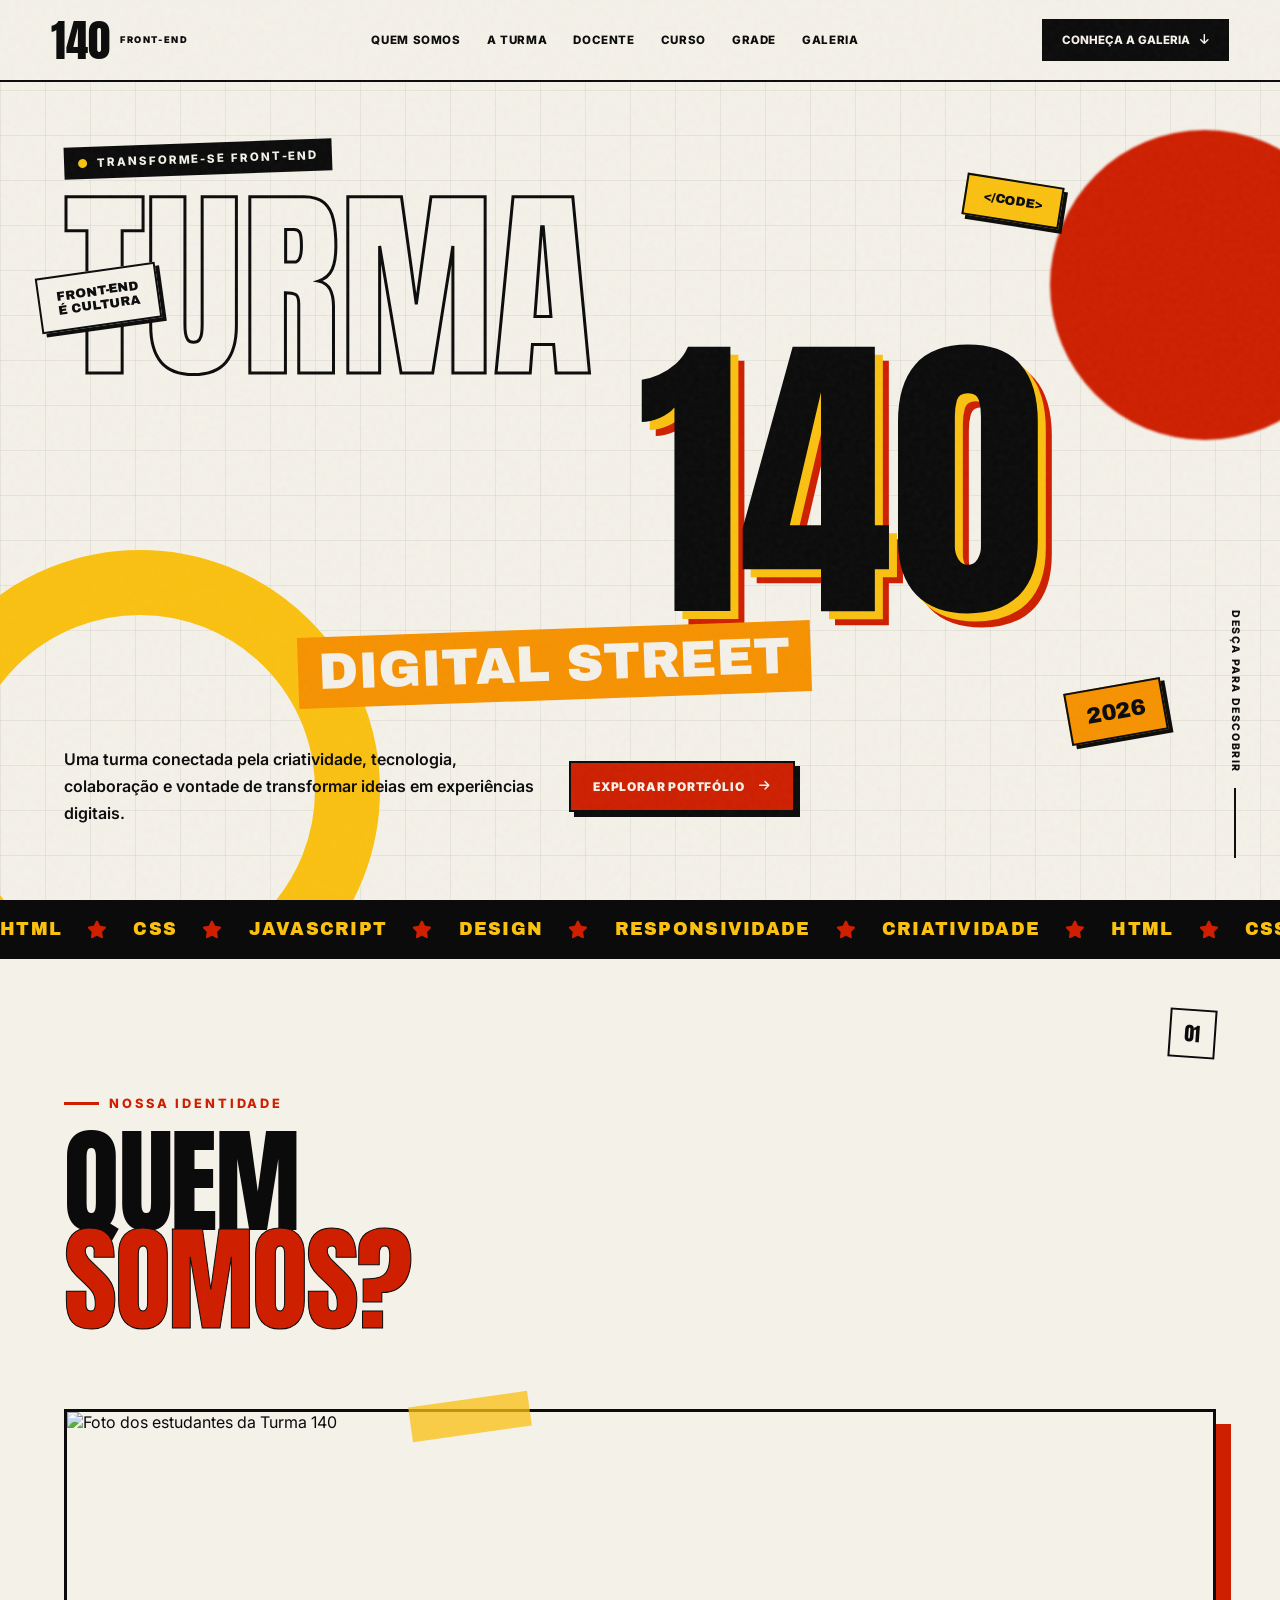
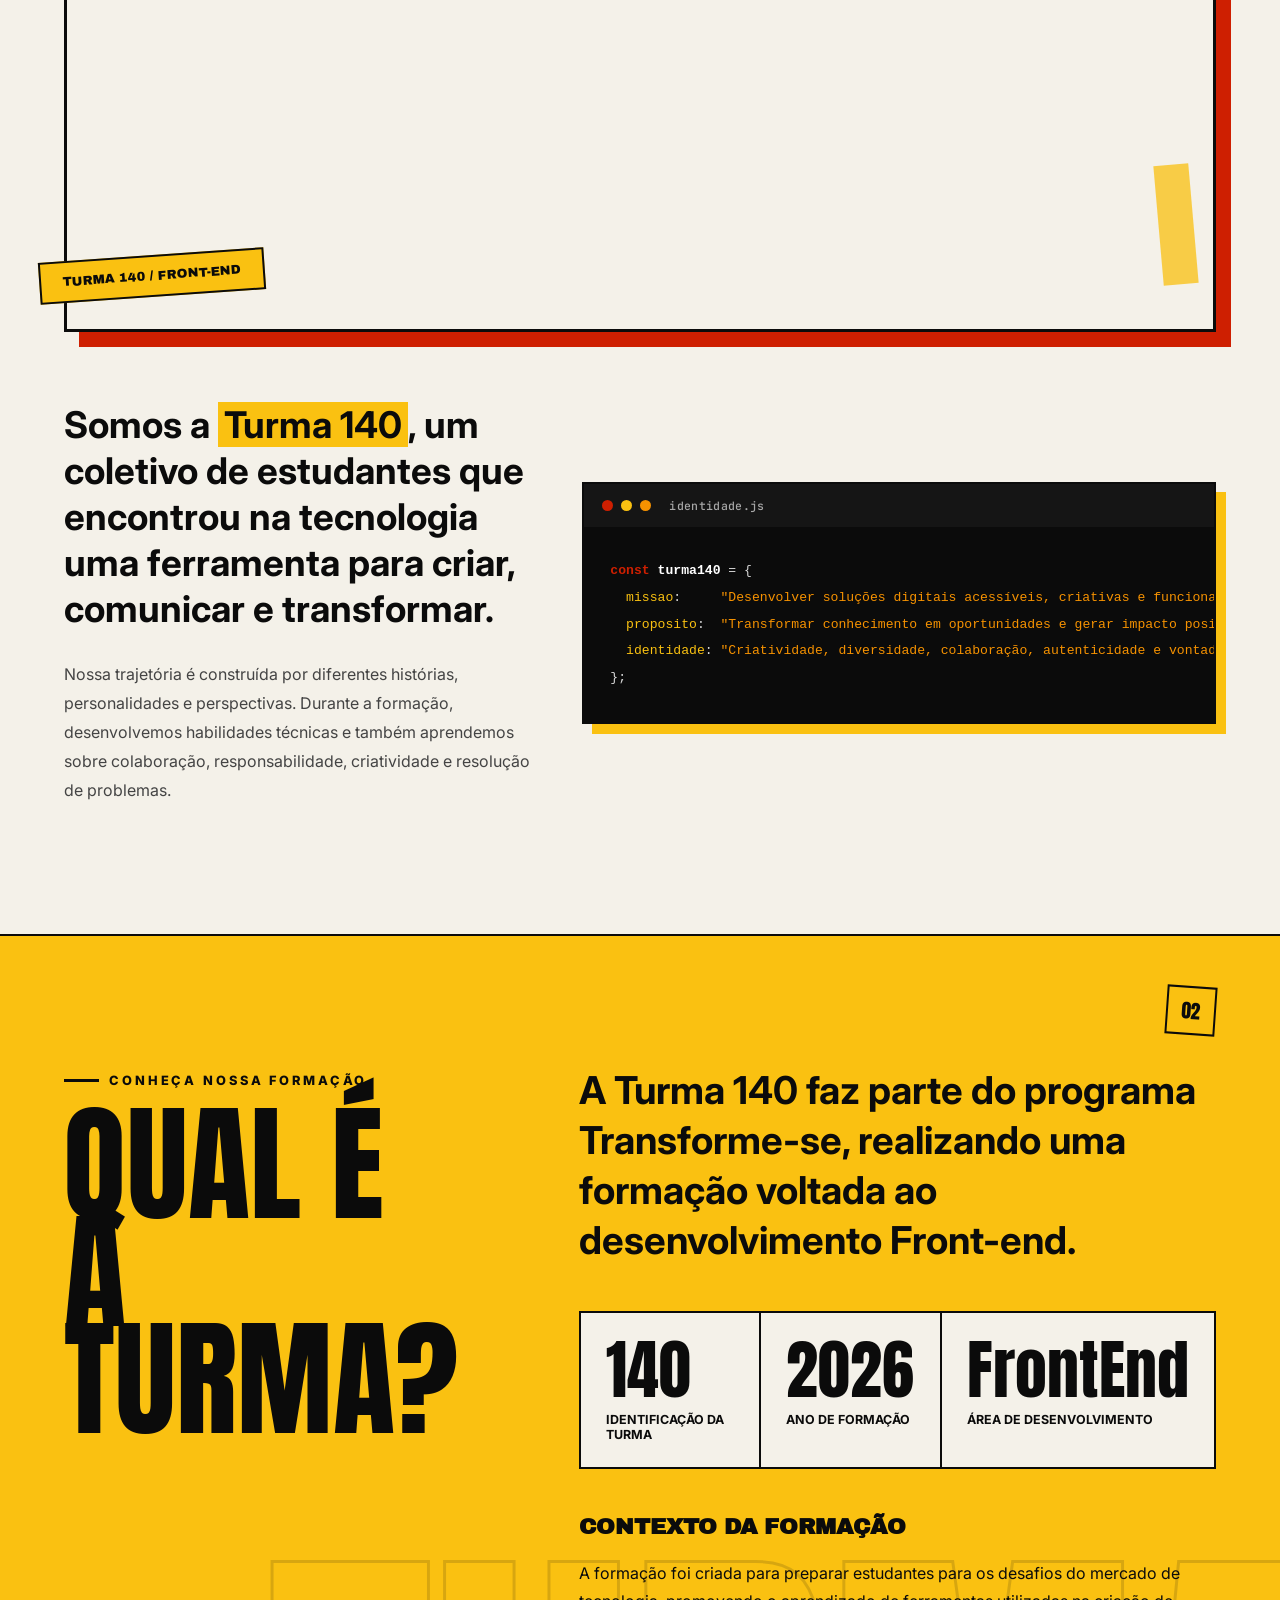
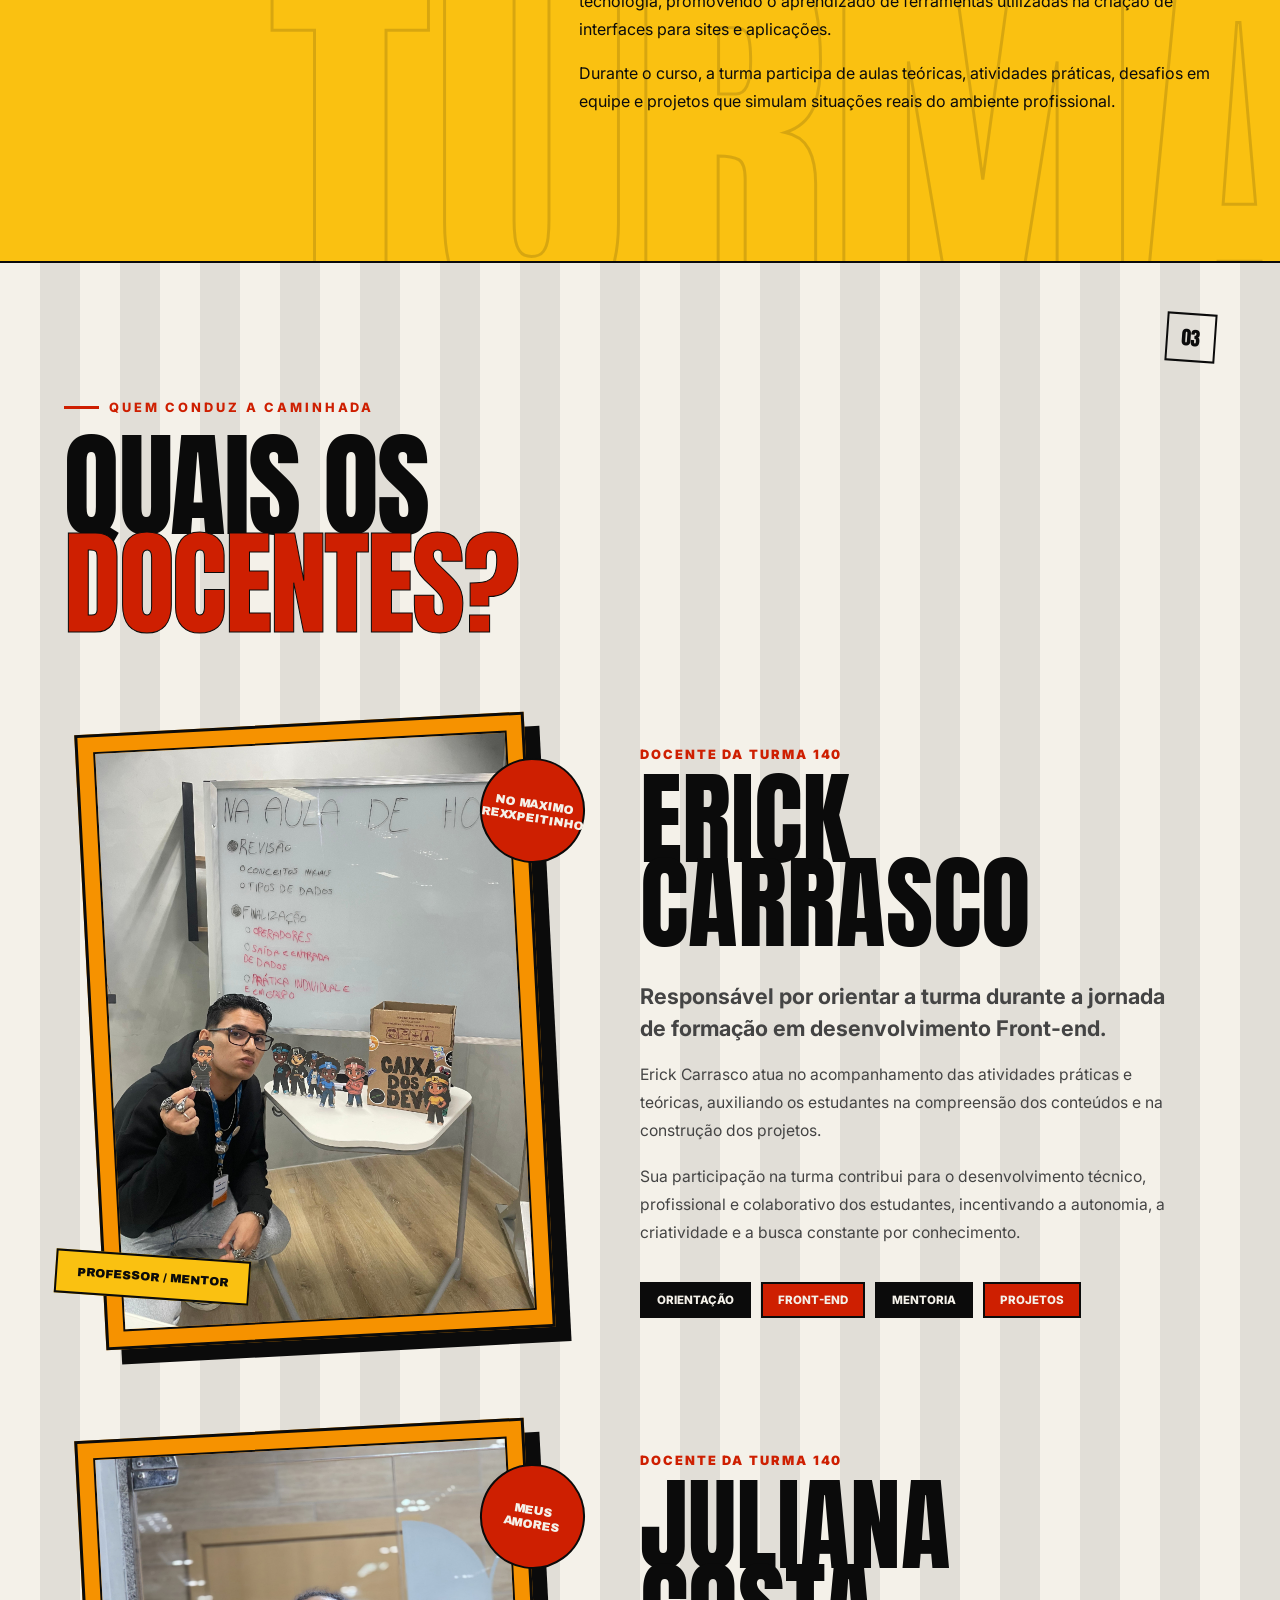
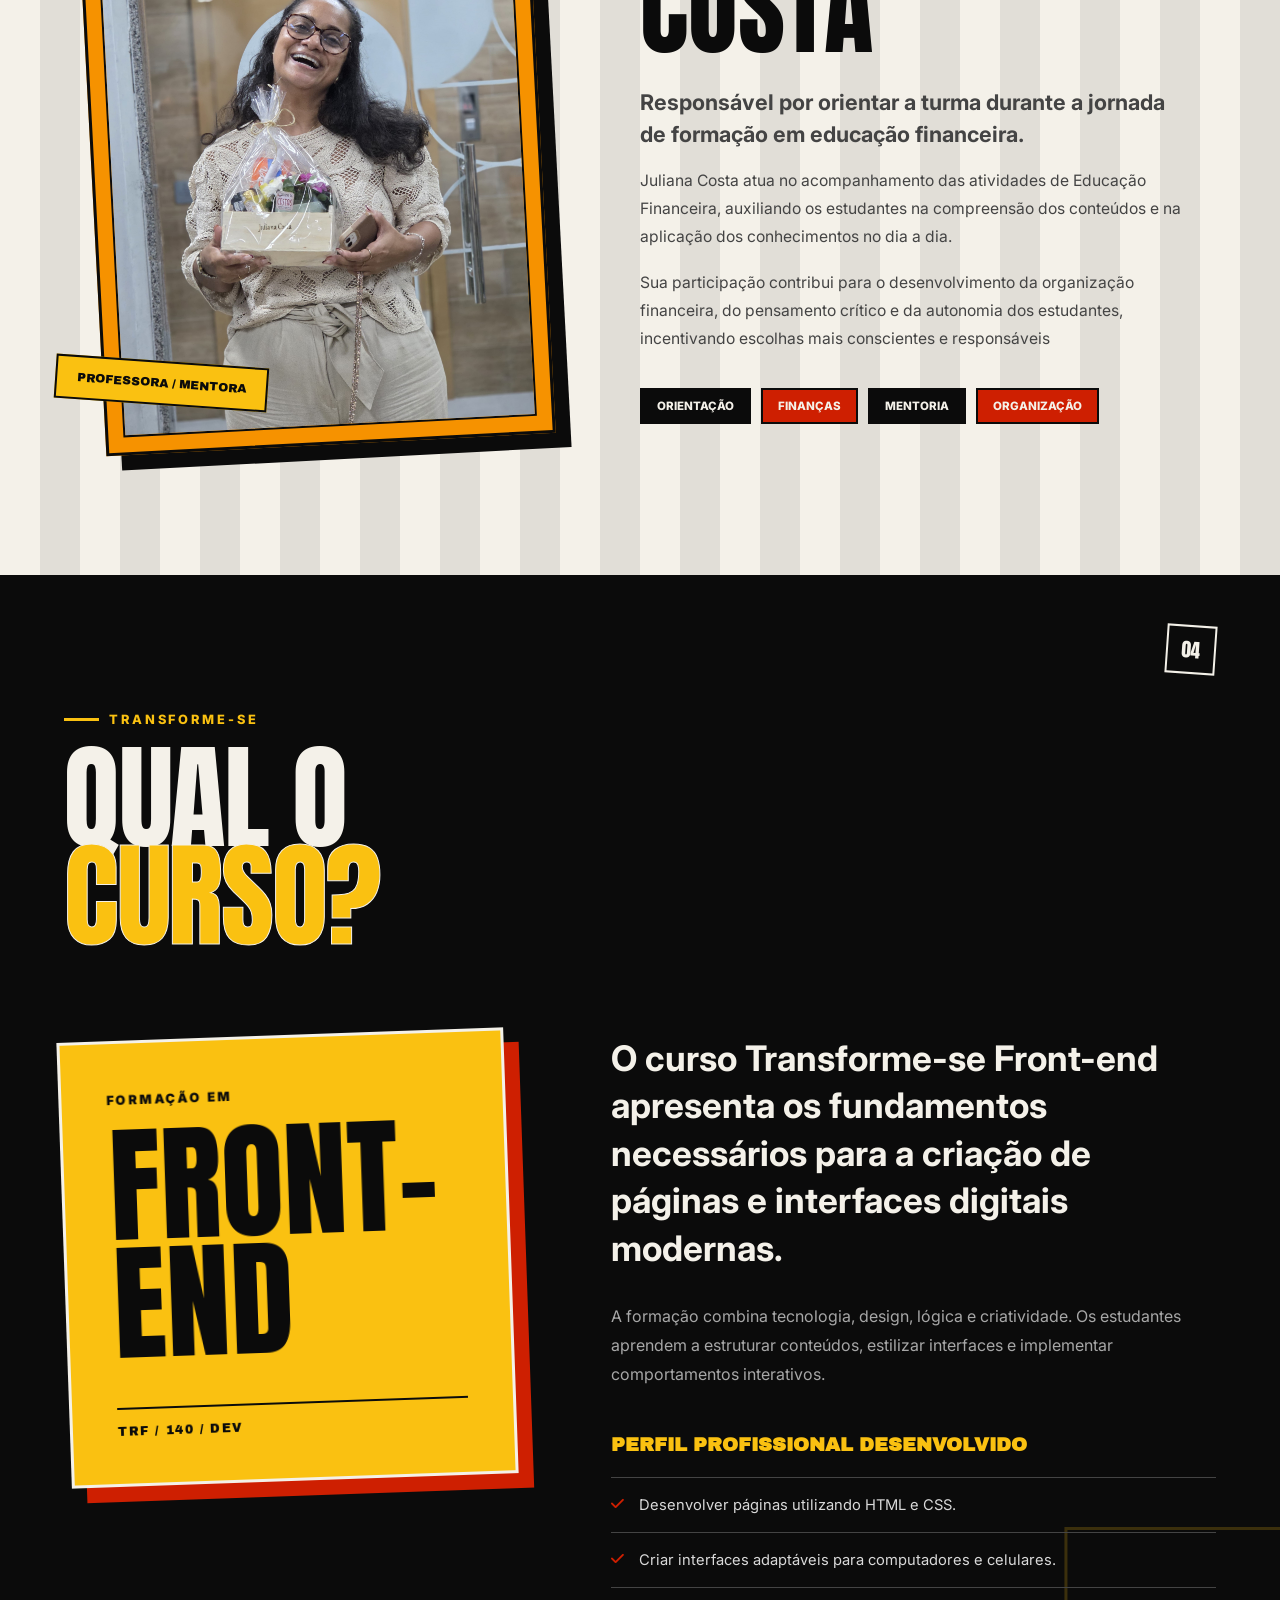
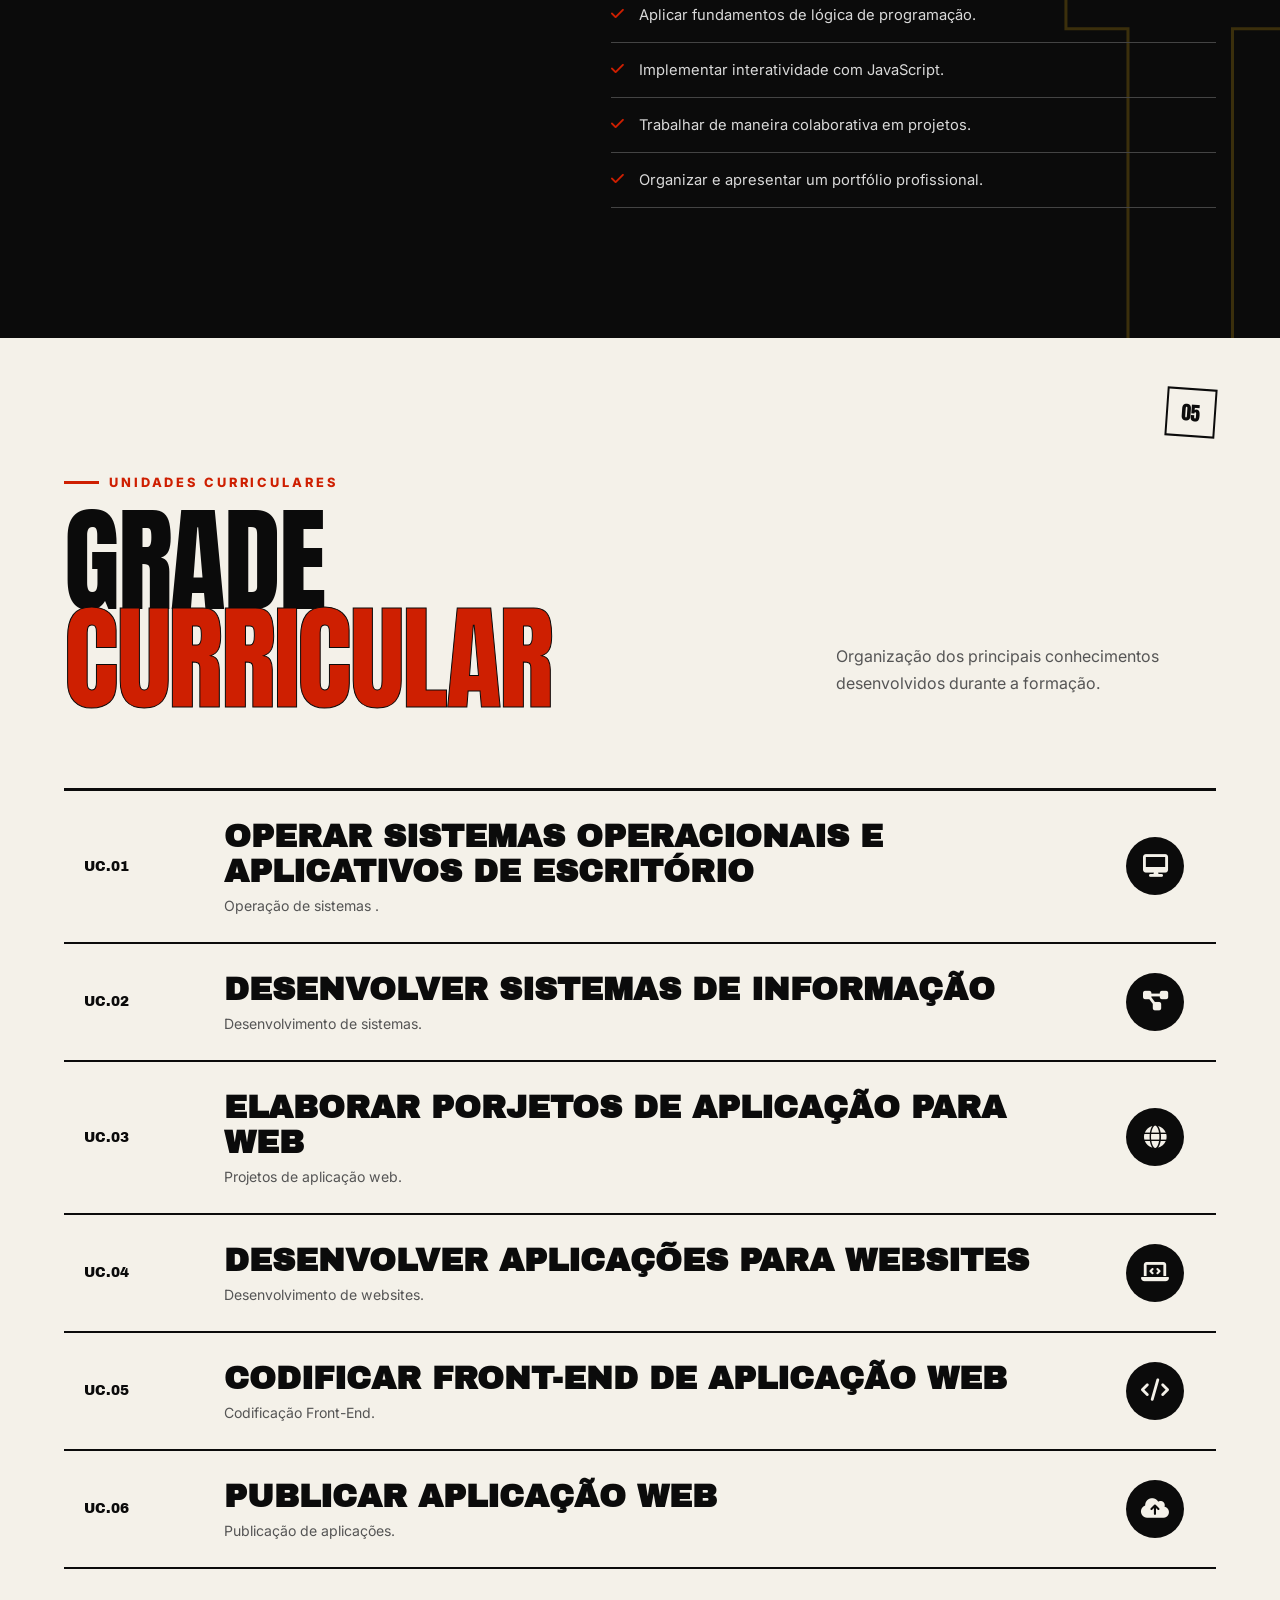
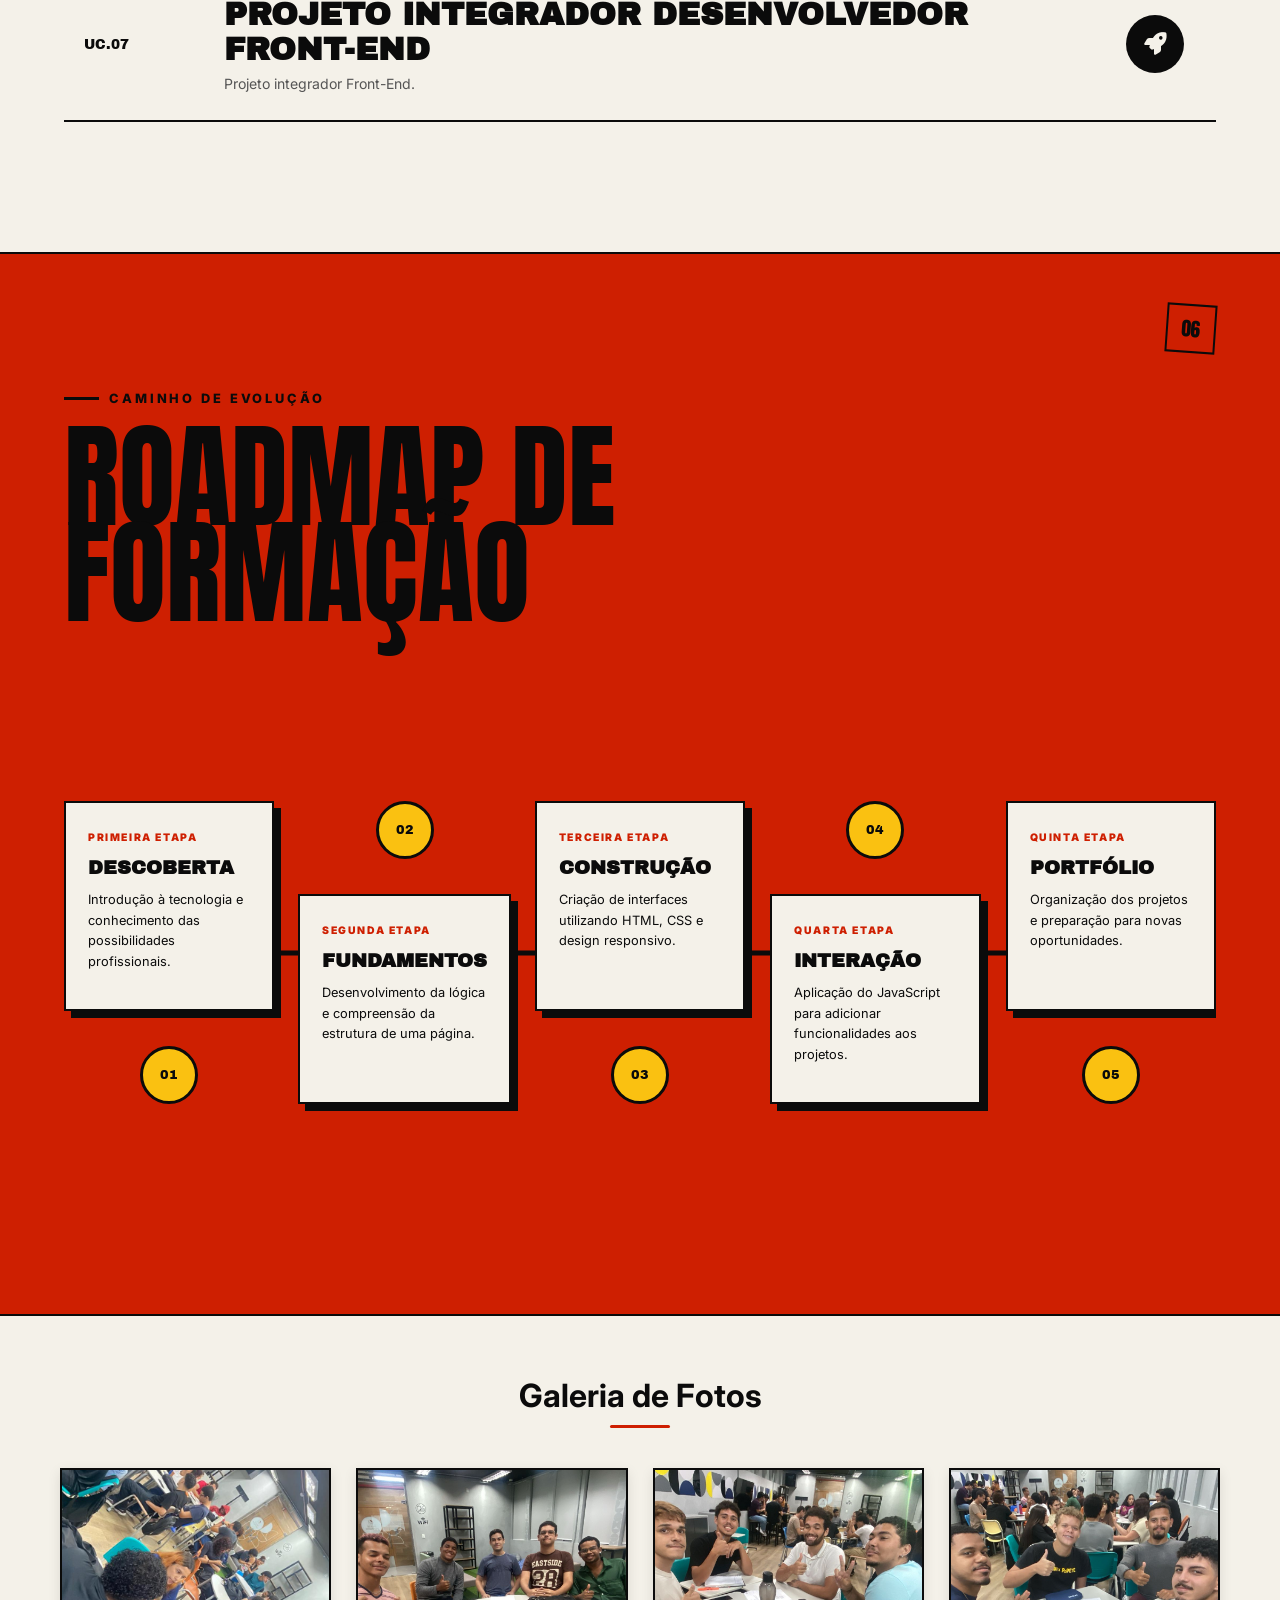
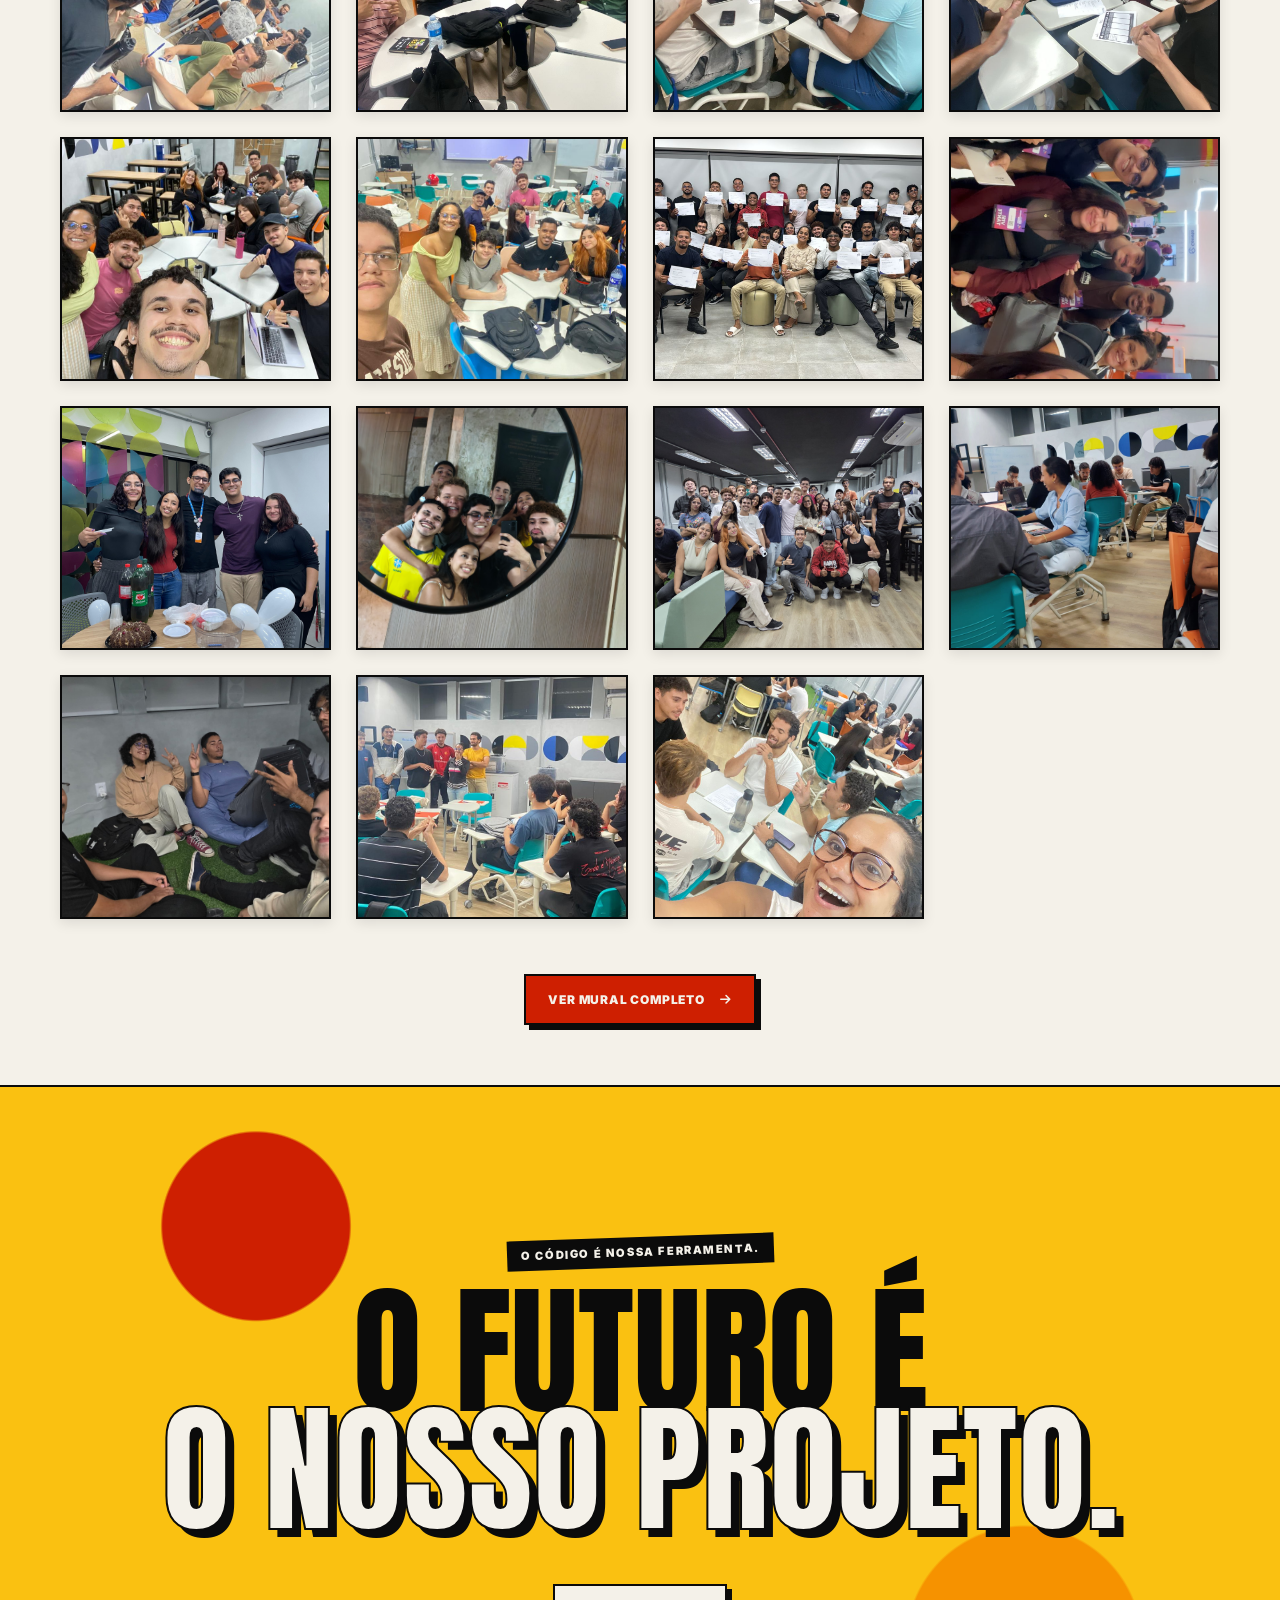
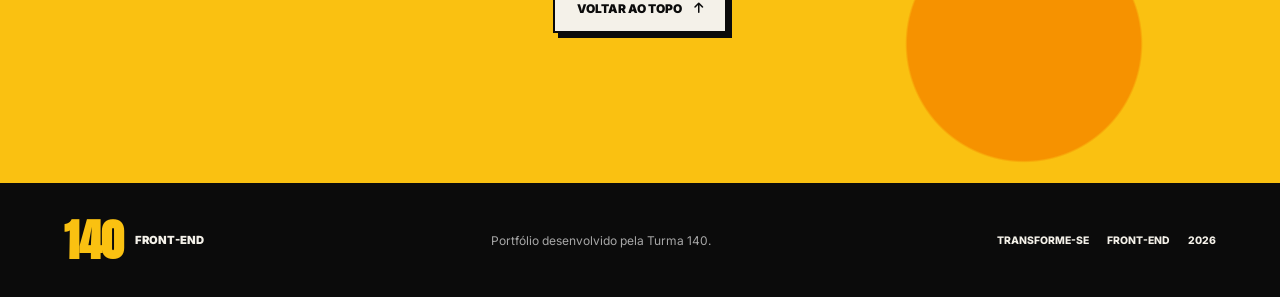
==== commit 497666a8: "foto turma horizontal" ====
--- a/index.html
+++ b/index.html
@@ -181,7 +181,7 @@
 
                 <div class="about-image">
 
-                    <img src="./assets/images/estudantes/foto_turma.jpg" alt="Foto dos estudantes da Turma 140">
+                    <img src="./assets/images/estudantes/foto_turma.jpeg" alt="Foto dos estudantes da Turma 140">
 
                     <div class="image-label">
                         Turma 140 / Front-end
--- a/style.css
+++ b/style.css
@@ -2104,4 +2104,2269 @@
     .student-image img {
         height: 350px;
     }
+}/* =====================================================
+   CONFIGURAÇÕES GERAIS
+===================================================== */
+
+:root {
+    --black: #0b0b0b;
+    --soft-black: #151515;
+    --white: #f4f1e9;
+    --pure-white: #ffffff;
+    --gray: #a7a7a7;
+    --light-gray: #d9d9d9;
+
+    /* NOVA PALETA */
+    --yellow: #FAC111;
+    --red: #CE1F01;
+    --orange: #F69200;
+
+    --title-font: "Anton", sans-serif;
+    --secondary-font: "Archivo Black", sans-serif;
+    --text-font: "Inter", sans-serif;
+    --mono-font: "JetBrains Mono", monospace;
+
+    --container: 1240px;
+    --border: 2px solid var(--black);
+}
+
+* {
+    margin: 0;
+    padding: 0;
+    box-sizing: border-box;
+}
+
+html {
+    scroll-behavior: smooth;
+    scroll-padding-top: 100px;
+}
+
+body {
+    background: var(--white);
+    color: var(--black);
+    font-family: var(--text-font);
+    overflow-x: hidden;
+}
+
+body *::selection {
+    background: var(--red);
+    color: var(--white);
+}
+
+img {
+    display: block;
+    width: 100%;
+}
+
+a {
+    color: inherit;
+    text-decoration: none;
+}
+
+ul {
+    list-style: none;
+}
+
+button,
+a {
+    -webkit-tap-highlight-color: transparent;
+}
+
+.section {
+    position: relative;
+    padding: 130px max(5%, calc((100% - var(--container)) / 2));
+    overflow: hidden;
+}
+
+.section-number {
+    position: absolute;
+    top: 50px;
+    right: 5%;
+    font-family: var(--title-font);
+    font-size: 1.2rem;
+    border: 2px solid currentColor;
+    padding: 8px 14px;
+    transform: rotate(4deg);
+}
+
+.noise {
+    position: fixed;
+    inset: 0;
+    z-index: 999;
+    opacity: 0.06;
+    pointer-events: none;
+    background-image:
+        url("data:image/svg+xml,%3Csvg viewBox='0 0 180 180' xmlns='http://www.w3.org/2000/svg'%3E%3Cfilter id='noise'%3E%3CfeTurbulence type='fractalNoise' baseFrequency='.9' numOctaves='3' stitchTiles='stitch'/%3E%3C/filter%3E%3Crect width='100%25' height='100%25' filter='url(%23noise)' opacity='.7'/%3E%3C/svg%3E");
+}
+
+.eyebrow {
+    display: inline-flex;
+    align-items: center;
+    gap: 10px;
+    margin-bottom: 22px;
+    color: var(--red);
+    font-size: 0.8rem;
+    font-weight: 800;
+    letter-spacing: 0.18rem;
+    text-transform: uppercase;
+}
+
+.eyebrow::before {
+    content: "";
+    width: 35px;
+    height: 3px;
+    background: currentColor;
+}
+
+.eyebrow-dark {
+    color: var(--black);
+}
+
+.eyebrow-light {
+    color: var(--yellow);
+}
+
+.section-heading h2 {
+    font-family: var(--title-font);
+    font-size: clamp(4rem, 9vw, 8rem);
+    font-weight: 400;
+    line-height: 0.85;
+    letter-spacing: -0.02em;
+    text-transform: uppercase;
+}
+
+.section-heading h2 span {
+    color: var(--red);
+    -webkit-text-stroke: 1px var(--black);
+}
+
+.section-heading-light h2 {
+    color: var(--white);
+}
+
+.section-heading-light h2 span {
+    color: var(--yellow);
+    -webkit-text-stroke: 1px var(--white);
+}
+
+
+/* =====================================================
+   CABEÇALHO
+===================================================== */
+
+.header {
+    position: fixed;
+    top: 0;
+    left: 0;
+    z-index: 100;
+    width: 100%;
+    min-height: 82px;
+    display: flex;
+    align-items: center;
+    justify-content: space-between;
+    gap: 30px;
+    padding: 12px 4%;
+    background: rgba(244, 241, 233, 0.93);
+    border-bottom: 2px solid var(--black);
+    backdrop-filter: blur(10px);
+}
+
+.logo {
+    display: flex;
+    align-items: center;
+    gap: 10px;
+}
+
+.logo-number {
+    font-family: var(--title-font);
+    font-size: 2.8rem;
+    line-height: 1;
+}
+
+.logo-text {
+    font-size: 0.58rem;
+    font-weight: 900;
+    letter-spacing: 0.09rem;
+    line-height: 1.2;
+}
+
+.navigation {
+    display: flex;
+    align-items: center;
+    justify-content: center;
+    gap: 26px;
+}
+
+.navigation a {
+    position: relative;
+    padding: 8px 0;
+    font-size: 0.72rem;
+    font-weight: 800;
+    letter-spacing: 0.04rem;
+    text-transform: uppercase;
+}
+
+.navigation a::after {
+    content: "";
+    position: absolute;
+    bottom: 2px;
+    left: 0;
+    width: 0;
+    height: 3px;
+    background: var(--red);
+    transition: 0.3s ease;
+}
+
+.navigation a:hover::after {
+    width: 100%;
+}
+
+.header-button {
+    display: inline-flex;
+    align-items: center;
+    gap: 10px;
+    padding: 12px 18px;
+    background: var(--black);
+    color: var(--white);
+    border: 2px solid var(--black);
+    font-size: 0.72rem;
+    font-weight: 800;
+    text-transform: uppercase;
+    transition: 0.3s ease;
+}
+
+.header-button:hover {
+    background: var(--yellow);
+    color: var(--black);
+    transform: rotate(-2deg);
+}
+
+
+/* =====================================================
+   HERO
+===================================================== */
+
+.hero {
+    position: relative;
+    min-height: 100vh;
+    display: flex;
+    flex-direction: column;
+    justify-content: center;
+    padding: 140px 5% 70px;
+    background:
+        linear-gradient(rgba(11, 11, 11, 0.06) 1px, transparent 1px),
+        linear-gradient(90deg, rgba(11, 11, 11, 0.06) 1px, transparent 1px),
+        var(--white);
+    background-size: 45px 45px;
+    overflow: hidden;
+}
+
+.hero::before {
+    content: "";
+    position: absolute;
+    top: 130px;
+    right: -80px;
+    width: 310px;
+    height: 310px;
+    background: var(--red);
+    border-radius: 50%;
+    filter: blur(1px);
+}
+
+.hero::after {
+    content: "";
+    position: absolute;
+    bottom: -130px;
+    left: -100px;
+    width: 350px;
+    height: 350px;
+    border: 65px solid var(--yellow);
+    border-radius: 50%;
+}
+
+.hero-tag {
+    position: relative;
+    z-index: 2;
+    display: inline-flex;
+    align-items: center;
+    align-self: flex-start;
+    gap: 10px;
+    margin-bottom: 30px;
+    padding: 9px 14px;
+    background: var(--black);
+    color: var(--white);
+    font-size: 0.72rem;
+    font-weight: 800;
+    letter-spacing: 0.12rem;
+    text-transform: uppercase;
+    transform: rotate(-2deg);
+}
+
+.hero-tag span {
+    width: 9px;
+    height: 9px;
+    background: var(--yellow);
+    border-radius: 50%;
+}
+
+.hero-title {
+    position: relative;
+    z-index: 2;
+    max-width: 980px;
+    display: flex;
+    flex-direction: column;
+}
+
+.hero-line {
+    font-family: var(--title-font);
+    line-height: 0.8;
+    text-transform: uppercase;
+}
+
+.hero-line-outline {
+    align-self: flex-start;
+    color: transparent;
+    font-size: clamp(6rem, 16vw, 14rem);
+    -webkit-text-stroke: 3px var(--black);
+}
+
+.hero-line-main {
+    align-self: flex-end;
+    margin-top: -10px;
+    color: var(--black);
+    font-size: clamp(8rem, 24vw, 20rem);
+    text-shadow:
+        8px 8px 0 var(--yellow),
+        14px 14px 0 var(--red);
+}
+
+.hero-line-small {
+    align-self: center;
+    margin-top: 25px;
+    padding: 10px 20px;
+    background: var(--orange);
+    color: var(--white);
+    font-family: var(--secondary-font);
+    font-size: clamp(1.4rem, 4vw, 3.8rem);
+    line-height: 1;
+    transform: rotate(-2deg);
+}
+
+.hero-content {
+    position: relative;
+    z-index: 3;
+    display: flex;
+    align-items: center;
+    gap: 35px;
+    max-width: 760px;
+    margin-top: 45px;
+}
+
+.hero-description {
+    max-width: 470px;
+    font-size: 1rem;
+    font-weight: 600;
+    line-height: 1.7;
+}
+
+.primary-button {
+    display: inline-flex;
+    align-items: center;
+    gap: 15px;
+    flex-shrink: 0;
+    padding: 16px 22px;
+    background: var(--red);
+    color: var(--white);
+    border: var(--border);
+    box-shadow: 5px 5px 0 var(--black);
+    font-size: 0.75rem;
+    font-weight: 900;
+    letter-spacing: 0.05rem;
+    text-transform: uppercase;
+    transition: 0.25s ease;
+}
+
+.primary-button:hover {
+    box-shadow: 0 0 0 var(--black);
+    transform: translate(5px, 5px);
+}
+
+.hero-stickers {
+    position: absolute;
+    inset: 0;
+    z-index: 2;
+    pointer-events: none;
+}
+
+.sticker {
+    position: absolute;
+    padding: 12px 17px;
+    border: 2px solid var(--black);
+    box-shadow: 4px 4px 0 var(--black);
+    font-family: var(--secondary-font);
+    font-size: 0.8rem;
+    text-align: center;
+}
+
+.sticker-code {
+    top: 20%;
+    right: 17%;
+    background: var(--yellow);
+    transform: rotate(9deg);
+}
+
+.sticker-year {
+    bottom: 18%;
+    right: 9%;
+    background: var(--orange);
+    font-size: 1.4rem;
+    transform: rotate(-10deg);
+}
+
+.sticker-front {
+    top: 30%;
+    left: 3%;
+    background: var(--white);
+    transform: rotate(-8deg);
+}
+
+.scroll-message {
+    position: absolute;
+    right: 4%;
+    bottom: 42px;
+    z-index: 5;
+    display: flex;
+    align-items: center;
+    gap: 15px;
+    transform: rotate(90deg);
+    transform-origin: right bottom;
+    font-size: 0.66rem;
+    font-weight: 800;
+    letter-spacing: 0.1rem;
+    text-transform: uppercase;
+}
+
+.scroll-line {
+    width: 70px;
+    height: 2px;
+    background: var(--black);
+}
+
+
+/* =====================================================
+   FAIXA
+===================================================== */
+
+.marquee {
+    width: 100%;
+    padding: 18px 0;
+    background: var(--black);
+    color: var(--yellow);
+    border-top: 2px solid var(--black);
+    border-bottom: 2px solid var(--black);
+    overflow: hidden;
+}
+
+.marquee-content {
+    width: max-content;
+    display: flex;
+    align-items: center;
+    gap: 25px;
+    font-family: var(--secondary-font);
+    font-size: 1.1rem;
+    letter-spacing: 0.08rem;
+    animation: marquee 24s linear infinite;
+}
+
+.marquee-content i {
+    color: var(--red);
+}
+
+@keyframes marquee {
+    from {
+        transform: translateX(0);
+    }
+
+    to {
+        transform: translateX(-50%);
+    }
+}
+
+
+/* =====================================================
+   QUEM SOMOS
+===================================================== */
+
+.about {
+    background: var(--white);
+}
+
+.about-layout {
+    display: grid;
+    grid-template-columns: 1fr;
+    align-items: center;
+    gap: 70px;
+    margin-top: 80px;
+}
+
+.about-image {
+    position: relative;
+}
+
+.about-image img {
+    width: 100%;
+    height: auto;
+    aspect-ratio: 2.2 / 1;
+    object-fit: cover;
+
+    border: 3px solid var(--black);
+    box-shadow: 15px 15px 0 var(--red);
+}
+
+.image-label {
+    position: absolute;
+    left: -25px;
+    bottom: 35px;
+    padding: 12px 22px;
+    background: var(--yellow);
+    border: 2px solid var(--black);
+    font-family: var(--secondary-font);
+    font-size: 0.8rem;
+    text-transform: uppercase;
+    transform: rotate(-4deg);
+}
+
+.tape {
+    position: absolute;
+    width: 120px;
+    height: 35px;
+    background: rgba(250, 193, 17, 0.75);
+}
+
+.tape-one {
+    top: -10px;
+    left: 30%;
+    transform: rotate(-8deg);
+}
+
+.tape-two {
+    right: -20px;
+    bottom: 90px;
+    transform: rotate(85deg);
+}
+
+.large-text {
+    margin-bottom: 28px;
+    font-size: clamp(1.5rem, 3vw, 2.3rem);
+    font-weight: 700;
+    line-height: 1.25;
+}
+
+.large-text strong {
+    background: var(--yellow);
+    padding: 0 6px;
+}
+
+.about-information {
+    display: grid;
+    grid-template-columns: 0.85fr 1.15fr;
+    align-items: center;
+    gap: 0 50px;
+}
+
+.about-information .large-text {
+    grid-column: 1;
+}
+
+.about-information > p:not(.large-text) {
+    grid-column: 1;
+}
+
+.about-information .code-card {
+    min-width: 0;
+    grid-column: 2;
+    grid-row: 1 / span 2;
+    margin-top: 0;
+}
+
+.about-information > p:not(.large-text) {
+    color: #444;
+    font-size: 1rem;
+    line-height: 1.8;
+}
+
+.code-card {
+    margin-top: 45px;
+    background: var(--black);
+    border: 2px solid var(--black);
+    box-shadow: 10px 10px 0 var(--yellow);
+    overflow: hidden;
+    transition: 0.3s ease;
+}
+
+.code-card:hover {
+    transform: translateY(-8px) rotate(-1deg);
+    box-shadow: 14px 14px 0 var(--red);
+}
+
+.code-card-bar {
+    display: flex;
+    align-items: center;
+    gap: 8px;
+    padding: 14px 18px;
+    background: var(--soft-black);
+    border-bottom: 2px solid var(--black);
+}
+
+.code-dot {
+    width: 11px;
+    height: 11px;
+    border-radius: 50%;
+    flex-shrink: 0;
+}
+
+.code-dot-red {
+    background: var(--red);
+}
+
+.code-dot-yellow {
+    background: var(--yellow);
+}
+
+.code-dot-orange {
+    background: var(--orange);
+}
+
+.code-card-filename {
+    margin-left: 10px;
+    font-family: var(--mono-font);
+    font-size: 0.72rem;
+    font-weight: 500;
+    color: var(--gray);
+    letter-spacing: 0.02rem;
+}
+
+.code-card-body {
+    padding: 28px 26px 32px;
+    overflow-x: auto;
+    font-family: var(--mono-font);
+    font-size: 0.82rem;
+    line-height: 1.95;
+    color: var(--light-gray);
+    white-space: pre;
+}
+
+.code-card-body .tk-kw {
+    color: var(--red);
+    font-weight: 700;
+}
+
+.code-card-body .tk-var {
+    color: var(--pure-white);
+    font-weight: 700;
+}
+
+.code-card-body .tk-key {
+    color: var(--yellow);
+}
+
+.code-card-body .tk-string {
+    color: var(--orange);
+}
+
+
+/* =====================================================
+   TURMA
+===================================================== */
+
+.class-section {
+    background: var(--yellow);
+    border-top: var(--border);
+    border-bottom: var(--border);
+}
+
+.class-background-text {
+    position: absolute;
+    right: -60px;
+    bottom: -90px;
+    color: transparent;
+    font-family: var(--title-font);
+    font-size: 26rem;
+    line-height: 1;
+    opacity: 0.14;
+    -webkit-text-stroke: 3px var(--black);
+}
+
+.class-layout {
+    position: relative;
+    z-index: 2;
+    display: grid;
+    grid-template-columns: 0.8fr 1.2fr;
+    gap: 90px;
+}
+
+.class-heading h2 {
+    font-family: var(--title-font);
+    font-size: clamp(5rem, 10vw, 9rem);
+    font-weight: 400;
+    line-height: 0.84;
+}
+
+.class-introduction {
+    max-width: 680px;
+    margin-bottom: 45px;
+    font-size: clamp(1.5rem, 3vw, 2.4rem);
+    font-weight: 700;
+    line-height: 1.3;
+}
+
+.class-data {
+    display: grid;
+    grid-template-columns: repeat(3, 1fr);
+    margin-bottom: 45px;
+    border: var(--border);
+}
+
+.class-data article {
+    padding: 25px;
+    background: var(--white);
+    border-right: var(--border);
+}
+
+.class-data article:last-child {
+    border-right: none;
+}
+
+.data-number {
+    display: block;
+    font-family: var(--title-font);
+    font-size: 4rem;
+    line-height: 1;
+}
+
+.class-data p {
+    margin-top: 10px;
+    font-size: 0.78rem;
+    font-weight: 700;
+    text-transform: uppercase;
+}
+
+.class-description {
+    max-width: 680px;
+}
+
+.class-description h3 {
+    margin-bottom: 20px;
+    font-family: var(--secondary-font);
+    font-size: 1.4rem;
+    text-transform: uppercase;
+}
+
+.class-description > p {
+    margin-bottom: 16px;
+    font-size: 1rem;
+    line-height: 1.75;
+}
+
+.info-warning {
+    display: flex;
+    align-items: flex-start;
+    gap: 12px;
+    margin-top: 30px;
+    padding: 16px;
+    background: var(--black);
+    color: var(--white);
+}
+
+.info-warning i {
+    margin-top: 3px;
+    color: var(--orange);
+}
+
+.info-warning p {
+    font-size: 0.8rem;
+    line-height: 1.5;
+}
+
+
+/* =====================================================
+   DOCENTE
+===================================================== */
+
+.teacher {
+    background:
+        linear-gradient(
+            90deg,
+            transparent 49.8%,
+            rgba(0, 0, 0, 0.08) 50%
+        ),
+        var(--white);
+    background-size: 80px 80px;
+}
+
+.teacher-layout {
+    display: grid;
+    grid-template-columns: 0.9fr 1.1fr;
+    align-items: center;
+    gap: 100px;
+    max-width: 1100px;
+    margin: 90px auto 0;
+}
+
+.teacher-photo {
+    position: relative;
+}
+
+.photo-frame {
+    padding: 15px;
+    background: var(--orange);
+    border: 3px solid var(--black);
+    box-shadow: 15px 15px 0 var(--black);
+    transform: rotate(-3deg);
+}
+
+.photo-frame img {
+    height: 580px;
+    object-fit: cover;
+    border: 2px solid var(--black);
+}
+
+.teacher-tag {
+    position: absolute;
+    left: -35px;
+    bottom: 40px;
+    padding: 13px 20px;
+    background: var(--yellow);
+    border: var(--border);
+    font-family: var(--secondary-font);
+    font-size: 0.75rem;
+    text-transform: uppercase;
+    transform: rotate(4deg);
+}
+
+.teacher-sticker {
+    position: absolute;
+    top: 35px;
+    right: -45px;
+    width: 105px;
+    height: 105px;
+    display: grid;
+    place-items: center;
+    background: var(--red);
+    color: var(--white);
+    border: var(--border);
+    border-radius: 50%;
+    font-family: var(--secondary-font);
+    font-size: 0.75rem;
+    text-align: center;
+    transform: rotate(9deg);
+}
+
+.teacher-name-small {
+    display: inline-block;
+    margin-bottom: 16px;
+    color: var(--red);
+    font-size: 0.8rem;
+    font-weight: 900;
+    letter-spacing: 0.12rem;
+    text-transform: uppercase;
+}
+
+.teacher-content h3 {
+    margin-bottom: 35px;
+    font-family: var(--title-font);
+    font-size: clamp(4.5rem, 8vw, 8rem);
+    font-weight: 400;
+    line-height: 0.82;
+}
+
+.teacher-featured-text {
+    margin-bottom: 24px;
+    font-size: 1.35rem !important;
+    font-weight: 700;
+    line-height: 1.45 !important;
+}
+
+.teacher-content p {
+    margin-bottom: 17px;
+    color: #444;
+    font-size: 0.98rem;
+    line-height: 1.8;
+}
+
+.teacher-skills {
+    display: flex;
+    flex-wrap: wrap;
+    gap: 10px;
+    margin-top: 35px;
+}
+
+.teacher-skills span {
+    padding: 9px 15px;
+    background: var(--black);
+    color: var(--white);
+    border: 2px solid var(--black);
+    font-size: 0.72rem;
+    font-weight: 800;
+    text-transform: uppercase;
+}
+
+.teacher-skills span:nth-child(even) {
+    background: var(--red);
+}
+
+
+/* =====================================================
+   CURSO
+===================================================== */
+
+.course {
+    background: var(--black);
+    color: var(--white);
+}
+
+.course-decor {
+    position: absolute;
+    right: -20px;
+    bottom: -160px;
+    color: transparent;
+    font-family: var(--title-font);
+    font-size: 38rem;
+    line-height: 1;
+    opacity: 0.2;
+    -webkit-text-stroke: 3px var(--yellow);
+}
+
+.course-layout {
+    position: relative;
+    z-index: 2;
+    display: grid;
+    grid-template-columns: 0.85fr 1.15fr;
+    align-items: start;
+    gap: 100px;
+    margin-top: 90px;
+}
+
+.course-title-box {
+    position: sticky;
+    top: 130px;
+    padding: 45px;
+    background: var(--yellow);
+    color: var(--black);
+    border: 3px solid var(--white);
+    box-shadow: 15px 15px 0 var(--red);
+    transform: rotate(-2deg);
+}
+
+.course-title-box > span {
+    font-size: 0.8rem;
+    font-weight: 900;
+    letter-spacing: 0.15rem;
+    text-transform: uppercase;
+}
+
+.course-title-box h3 {
+    margin: 18px 0 45px;
+    font-family: var(--title-font);
+    font-size: clamp(5rem, 10vw, 9rem);
+    font-weight: 400;
+    line-height: 0.92;
+}
+
+.course-code {
+    padding-top: 15px;
+    border-top: 2px solid var(--black);
+    font-family: var(--secondary-font);
+    font-size: 0.78rem;
+    letter-spacing: 0.1rem;
+}
+
+.course-featured {
+    margin-bottom: 30px;
+    color: var(--white) !important;
+    font-size: clamp(1.5rem, 3vw, 2.2rem) !important;
+    font-weight: 700;
+    line-height: 1.35 !important;
+}
+
+.course-information > p {
+    color: var(--gray);
+    font-size: 1rem;
+    line-height: 1.8;
+}
+
+.professional-profile {
+    margin-top: 45px;
+}
+
+.professional-profile h3 {
+    margin-bottom: 22px;
+    color: var(--yellow);
+    font-family: var(--secondary-font);
+    font-size: 1.2rem;
+    text-transform: uppercase;
+}
+
+.professional-profile ul {
+    border-top: 1px solid #444;
+}
+
+.professional-profile li {
+    display: flex;
+    align-items: center;
+    gap: 15px;
+    padding: 18px 0;
+    color: var(--light-gray);
+    border-bottom: 1px solid #444;
+    font-size: 0.92rem;
+}
+
+.professional-profile i {
+    color: var(--red);
+}
+
+
+/* =====================================================
+   GRADE CURRICULAR
+===================================================== */
+
+.curriculum {
+    background: var(--white);
+}
+
+.curriculum-heading {
+    display: flex;
+    align-items: flex-end;
+    justify-content: space-between;
+    gap: 50px;
+}
+
+.curriculum-heading > p {
+    max-width: 380px;
+    padding-bottom: 10px;
+    color: #555;
+    font-size: 1rem;
+    line-height: 1.7;
+}
+
+.curriculum-list {
+    margin-top: 80px;
+    border-top: 3px solid var(--black);
+}
+
+.curriculum-item {
+    display: grid;
+    grid-template-columns: 110px 1fr 70px;
+    align-items: center;
+    gap: 30px;
+    padding: 28px 20px;
+    border-bottom: 2px solid var(--black);
+    transition: 0.3s ease;
+}
+
+.curriculum-item:hover {
+    padding-left: 35px;
+    background: var(--yellow);
+}
+
+.curriculum-item:nth-child(even):hover {
+    background: var(--red);
+    color: var(--white);
+}
+
+.curriculum-number {
+    font-family: var(--secondary-font);
+    font-size: 0.85rem;
+}
+
+.curriculum-item h3 {
+    margin-bottom: 8px;
+    font-family: var(--secondary-font);
+    font-size: clamp(1.2rem, 2.5vw, 2rem);
+    text-transform: uppercase;
+}
+
+.curriculum-item p {
+    color: #555;
+    font-size: 0.88rem;
+}
+
+.curriculum-item:nth-child(even):hover p {
+    color: var(--white);
+}
+
+.curriculum-icon {
+    width: 58px;
+    height: 58px;
+    display: grid;
+    place-items: center;
+    background: var(--black);
+    color: var(--white);
+    border-radius: 50%;
+    font-size: 1.4rem;
+}
+
+.curriculum-note {
+    display: inline-block;
+    margin-top: 35px;
+    padding: 12px 18px;
+    background: var(--orange);
+    border: var(--border);
+    font-size: 0.75rem;
+    font-weight: 800;
+    transform: rotate(-1deg);
+}
+
+
+/* =====================================================
+   ROADMAP
+===================================================== */
+
+.roadmap {
+    background: var(--red);
+    border-top: var(--border);
+    border-bottom: var(--border);
+}
+
+.roadmap-heading h2 {
+    font-family: var(--title-font);
+    font-size: clamp(4.5rem, 9vw, 8.5rem);
+    font-weight: 400;
+    line-height: 0.84;
+}
+
+.roadmap-line {
+    position: relative;
+    display: grid;
+    grid-template-columns: repeat(5, minmax(210px, 1fr));
+    gap: 25px;
+    margin-top: 100px;
+    padding: 80px 0;
+    overflow-x: auto;
+}
+
+.roadmap-line::before {
+    content: "";
+    position: absolute;
+    top: 50%;
+    left: 0;
+    width: 100%;
+    min-width: 1100px;
+    height: 5px;
+    background: var(--black);
+    transform: translateY(-50%);
+}
+
+.roadmap-item {
+    position: relative;
+    z-index: 2;
+    display: flex;
+    flex-direction: column;
+    align-items: center;
+    min-width: 210px;
+}
+
+.roadmap-item-top {
+    flex-direction: column-reverse;
+    justify-content: flex-end;
+}
+
+.roadmap-item-bottom {
+    justify-content: flex-start;
+}
+
+.roadmap-point {
+    width: 58px;
+    height: 58px;
+    display: grid;
+    place-items: center;
+    flex-shrink: 0;
+    background: var(--yellow);
+    border: 3px solid var(--black);
+    border-radius: 50%;
+    font-family: var(--secondary-font);
+    font-size: 0.8rem;
+}
+
+.roadmap-card {
+    min-height: 210px;
+    padding: 22px;
+    background: var(--white);
+    border: var(--border);
+    box-shadow: 7px 7px 0 var(--black);
+}
+
+.roadmap-item-top .roadmap-card {
+    margin-bottom: 35px;
+}
+
+.roadmap-item-bottom .roadmap-card {
+    margin-top: 35px;
+}
+
+.roadmap-card span {
+    color: var(--red);
+    font-size: 0.65rem;
+    font-weight: 900;
+    letter-spacing: 0.1rem;
+    text-transform: uppercase;
+}
+
+.roadmap-card h3 {
+    margin: 12px 0;
+    font-family: var(--secondary-font);
+    font-size: 1.2rem;
+    text-transform: uppercase;
+}
+
+.roadmap-card p {
+    font-size: 0.8rem;
+    line-height: 1.6;
+}
+
+
+/* =====================================================
+   GALERIA
+===================================================== */
+
+.portfolio-gallery {
+    padding: 60px 0;
+}
+
+.container {
+    max-width: 1200px;
+    margin: 0 auto;
+    padding: 0 20px;
+}
+
+.section-title {
+    text-align: center;
+    margin-bottom: 40px;
+    font-size: 2rem;
+    color: var(--black);
+    position: relative;
+}
+
+.section-title::after {
+    content: "";
+    display: block;
+    width: 60px;
+    height: 3px;
+    background-color: var(--red);
+    margin: 10px auto 0;
+    border-radius: 2px;
+}
+
+.gallery-grid {
+    display: grid;
+    grid-template-columns: repeat(auto-fill, minmax(260px, 1fr));
+    gap: 25px;
+}
+
+.gallery-item {
+    position: relative;
+    overflow: hidden;
+    border: 2px solid var(--black);
+    box-shadow: 0 4px 12px rgba(0, 0, 0, 0.1);
+    background-color: var(--white);
+    cursor: pointer;
+    transition:
+        transform 0.3s ease,
+        box-shadow 0.3s ease;
+}
+
+.gallery-item:hover {
+    transform: translateY(-6px);
+    box-shadow: 0 8px 24px rgba(0, 0, 0, 0.18);
+}
+
+.gallery-item img {
+    width: 100%;
+    height: 240px;
+    object-fit: cover;
+    display: block;
+    transition: transform 0.4s ease;
+}
+
+.gallery-item:hover img {
+    transform: scale(1.08);
+}
+
+.gallery-overlay {
+    position: absolute;
+    top: 0;
+    left: 0;
+    width: 100%;
+    height: 100%;
+    background: rgba(206, 31, 1, 0.82);
+    color: var(--white);
+    display: flex;
+    align-items: center;
+    justify-content: center;
+    opacity: 0;
+    transition: opacity 0.3s ease;
+}
+
+.gallery-item:hover .gallery-overlay {
+    opacity: 1;
+}
+
+.gallery-overlay span {
+    padding: 0 14px;
+    font-size: 1.05rem;
+    font-weight: 600;
+    letter-spacing: 0.5px;
+    text-align: center;
+    line-height: 1.4;
+}
+
+.gallery-cta {
+    display: flex;
+    justify-content: center;
+    margin-top: 55px;
+}
+
+
+/* ---------- Lightbox da galeria ---------- */
+
+.lightbox {
+    position: fixed;
+    inset: 0;
+    z-index: 500;
+    display: flex;
+    align-items: center;
+    justify-content: center;
+    padding: 5%;
+    background: rgba(11, 11, 11, 0.92);
+    opacity: 0;
+    visibility: hidden;
+    transition:
+        opacity 0.35s ease,
+        visibility 0.35s ease;
+}
+
+.lightbox.active {
+    opacity: 1;
+    visibility: visible;
+}
+
+.lightbox-frame {
+    position: relative;
+    max-width: 880px;
+    width: 100%;
+    max-height: 85vh;
+    background: var(--white);
+    border: 3px solid var(--pure-white);
+    box-shadow: 16px 16px 0 var(--red);
+    padding: 14px 14px 48px;
+    transform: scale(0.82) rotate(-3deg);
+    opacity: 0;
+    transition:
+        transform 0.45s cubic-bezier(0.2, 0.85, 0.25, 1),
+        opacity 0.4s ease;
+}
+
+.lightbox.active .lightbox-frame {
+    transform: scale(1) rotate(0deg);
+    opacity: 1;
+}
+
+.lightbox-frame img {
+    width: 100%;
+    max-height: 68vh;
+    object-fit: contain;
+    display: block;
+    background: var(--black);
+}
+
+.lightbox-caption {
+    position: absolute;
+    left: 14px;
+    right: 14px;
+    bottom: 14px;
+    font-family: var(--secondary-font);
+    font-size: 0.78rem;
+    letter-spacing: 0.02rem;
+    text-transform: uppercase;
+    text-align: center;
+    color: var(--black);
+}
+
+.lightbox-close {
+    position: absolute;
+    top: 30px;
+    right: 5%;
+    width: 46px;
+    height: 46px;
+    display: flex;
+    align-items: center;
+    justify-content: center;
+    background: var(--yellow);
+    border: 2px solid var(--pure-white);
+    font-size: 1.1rem;
+    color: var(--black);
+    cursor: pointer;
+    transition: 0.25s ease;
+}
+
+.lightbox-close:hover {
+    background: var(--red);
+    color: var(--white);
+    transform: rotate(90deg);
+}
+
+
+/* =====================================================
+   FRASE FINAL
+===================================================== */
+
+.final-message {
+    position: relative;
+    padding: 150px 5%;
+    background:
+        radial-gradient(
+            circle at 20% 20%,
+            var(--red) 0 8%,
+            transparent 8.2%
+        ),
+        radial-gradient(
+            circle at 80% 80%,
+            var(--orange) 0 10%,
+            transparent 10.2%
+        ),
+        var(--yellow);
+    color: var(--black);
+    text-align: center;
+    border-top: 2px solid var(--black);
+}
+
+.final-small-text {
+    display: inline-block;
+    margin-bottom: 25px;
+    padding: 8px 14px;
+    background: var(--black);
+    color: var(--white);
+    font-size: 0.7rem;
+    font-weight: 900;
+    letter-spacing: 0.1rem;
+    text-transform: uppercase;
+    transform: rotate(-2deg);
+}
+
+.final-message h2 {
+    font-family: var(--title-font);
+    font-size: clamp(4.5rem, 11vw, 10rem);
+    font-weight: 400;
+    line-height: 0.84;
+}
+
+.final-message h2 span {
+    color: var(--white);
+    -webkit-text-stroke: 2px var(--black);
+    text-shadow: 8px 8px 0 var(--black);
+}
+
+.back-top {
+    display: inline-flex;
+    align-items: center;
+    gap: 12px;
+    margin-top: 55px;
+    padding: 15px 22px;
+    background: var(--white);
+    border: var(--border);
+    box-shadow: 5px 5px 0 var(--black);
+    font-size: 0.75rem;
+    font-weight: 900;
+    text-transform: uppercase;
+    transition: 0.25s ease;
+}
+
+.back-top:hover {
+    box-shadow: 0 0 0 var(--black);
+    transform: translate(5px, 5px);
+}
+
+
+/* =====================================================
+   MURAL DA TURMA
+===================================================== */
+
+.mural-hero {
+    display: flex;
+    flex-direction: column;
+    align-items: center;
+    padding-top: 170px;
+    padding-bottom: 60px;
+    text-align: center;
+}
+
+.mural-hero .eyebrow {
+    justify-content: center;
+}
+
+.mural-hero .section-heading h2 {
+    text-align: center;
+}
+
+.mural-intro {
+    max-width: 560px;
+    margin-top: 26px;
+    font-size: 1rem;
+    font-weight: 600;
+    line-height: 1.7;
+    color: #444;
+}
+
+.mural-board {
+    padding-top: 40px;
+}
+
+.corkboard {
+    position: relative;
+    max-width: var(--container);
+    margin: 0 auto;
+    padding: 60px 44px;
+    background: var(--white);
+    border: 3px solid var(--black);
+    box-shadow: 18px 18px 0 var(--red);
+    background-image: radial-gradient(circle, rgba(11, 11, 11, 0.14) 1.6px, transparent 1.6px);
+    background-size: 20px 20px;
+}
+
+.postit-grid {
+    display: grid;
+    grid-template-columns: repeat(4, 1fr);
+    gap: 46px 32px;
+}
+
+.postit {
+    height: 390px;
+    perspective: 1400px;
+    transition: transform 0.3s ease;
+}
+
+.postit:nth-child(4n + 1) {
+    transform: rotate(-2deg);
+}
+
+.postit:nth-child(4n + 2) {
+    transform: rotate(2deg);
+}
+
+.postit:nth-child(4n + 3) {
+    transform: rotate(-1.5deg);
+}
+
+.postit:nth-child(4n + 4) {
+    transform: rotate(1.5deg);
+}
+
+.postit:hover {
+    transform: translateY(-8px) rotate(0deg) !important;
+}
+
+.postit-inner {
+    position: relative;
+    width: 100%;
+    height: 100%;
+    cursor: pointer;
+    transform-style: preserve-3d;
+    transition: transform 0.6s cubic-bezier(0.4, 0, 0.2, 1);
+}
+
+.postit.flipped .postit-inner {
+    transform: rotateY(180deg);
+}
+
+.postit-face {
+    position: absolute;
+    inset: 0;
+    display: flex;
+    flex-direction: column;
+    justify-content: space-between;
+    padding: 30px 18px 16px;
+    border: 2px solid var(--black);
+    box-shadow: 6px 6px 0 var(--black);
+    backface-visibility: hidden;
+}
+
+.postit-back {
+    transform: rotateY(180deg);
+    justify-content: flex-start;
+}
+
+.postit-back .postit-linkedin {
+    margin-top: auto;
+}
+
+.postit-pin {
+    position: absolute;
+    top: -9px;
+    left: 50%;
+    z-index: 2;
+    width: 54px;
+    height: 16px;
+    background: var(--black);
+    border: 2px solid var(--pure-white);
+    border-radius: 10px;
+    transform: translateX(-50%);
+    box-shadow: 0 3px 6px rgba(0, 0, 0, 0.35);
+}
+
+/* ---------- Crachá (frente) ---------- */
+
+.badge-head {
+    display: flex;
+    align-items: center;
+    justify-content: space-between;
+    padding-bottom: 8px;
+    border-bottom: 2px solid currentColor;
+    font-family: var(--mono-font);
+    font-size: 0.6rem;
+    font-weight: 700;
+    letter-spacing: 0.08rem;
+    text-transform: uppercase;
+}
+
+.badge-photo {
+    position: relative;
+    flex: 1;
+    min-height: 0;
+    margin: 12px 0;
+    overflow: hidden;
+    background: var(--black);
+    border: 2px solid currentColor;
+}
+
+.badge-photo img {
+    position: absolute;
+    inset: 0;
+    z-index: 1;
+    width: 100%;
+    height: 100%;
+    object-fit: cover;
+    object-position: center 20%;
+}
+
+/* Iniciais: ficam atrás da foto e aparecem sozinhas se não houver foto */
+.badge-initials {
+    position: absolute;
+    inset: 0;
+    display: flex;
+    align-items: center;
+    justify-content: center;
+    font-family: var(--title-font);
+    font-size: 4.2rem;
+    letter-spacing: 0.05rem;
+    color: var(--white);
+}
+
+.badge-info h3 {
+    font-family: var(--secondary-font);
+    font-size: 0.95rem;
+    line-height: 1.15;
+    text-transform: uppercase;
+}
+
+.badge-info .role {
+    display: block;
+    margin-top: 5px;
+    font-size: 0.75rem;
+    font-weight: 700;
+}
+
+.badge-foot {
+    display: flex;
+    align-items: center;
+    justify-content: space-between;
+    margin-top: 12px;
+}
+
+.badge-barcode {
+    width: 74px;
+    height: 16px;
+    background: repeating-linear-gradient(90deg,
+            currentColor 0 2px, transparent 2px 4px,
+            currentColor 4px 5px, transparent 5px 8px,
+            currentColor 8px 11px, transparent 11px 13px);
+    opacity: 0.85;
+}
+
+.badge-foot .tap {
+    font-family: var(--mono-font);
+    font-size: 0.66rem;
+    opacity: 0.75;
+}
+
+/* ---------- Verso: cabeçalho com foto pequena ---------- */
+
+.badge-mini {
+    display: flex;
+    align-items: center;
+    gap: 12px;
+    padding-bottom: 12px;
+    margin-bottom: 12px;
+    border-bottom: 2px solid currentColor;
+}
+
+.badge-mini-photo {
+    position: relative;
+    flex: none;
+    width: 54px;
+    height: 54px;
+    overflow: hidden;
+    background: var(--black);
+    border: 2px solid currentColor;
+}
+
+.badge-mini-photo img {
+    position: absolute;
+    inset: 0;
+    z-index: 1;
+    width: 100%;
+    height: 100%;
+    object-fit: cover;
+    object-position: center 20%;
+}
+
+.badge-mini-photo .badge-initials {
+    font-size: 1.3rem;
+}
+
+.badge-mini strong {
+    display: block;
+    font-family: var(--secondary-font);
+    font-size: 0.78rem;
+    line-height: 1.15;
+    text-transform: uppercase;
+}
+
+.badge-mini span {
+    display: block;
+    margin-top: 3px;
+    font-size: 0.68rem;
+    font-weight: 700;
+    opacity: 0.85;
+}
+
+.postit-back .label {
+    display: block;
+    margin-bottom: 6px;
+    font-family: var(--mono-font);
+    font-size: 0.62rem;
+    text-transform: uppercase;
+    letter-spacing: 0.05rem;
+    opacity: 0.75;
+}
+
+.postit-back .bio {
+    font-size: 0.78rem;
+    line-height: 1.55;
+}
+
+.postit-back .tags {
+    display: flex;
+    flex-wrap: wrap;
+    gap: 6px;
+    margin-top: 10px;
+}
+
+.postit-back .tags span {
+    padding: 3px 8px;
+    background: rgba(255, 255, 255, 0.3);
+    border: 1px solid currentColor;
+    border-radius: 5px;
+    font-family: var(--mono-font);
+    font-size: 0.62rem;
+    font-weight: 700;
+}
+
+.postit-linkedin {
+    display: inline-flex;
+    align-self: flex-start;
+    align-items: center;
+    gap: 7px;
+    margin-top: 12px;
+    padding: 9px 13px;
+    background: var(--black);
+    color: var(--white);
+    border: 2px solid var(--black);
+    font-family: var(--secondary-font);
+    font-size: 0.65rem;
+    text-transform: uppercase;
+    transition: 0.25s ease;
+}
+
+.postit-linkedin:hover {
+    background: var(--white);
+    color: var(--black);
+}
+
+.postit-color-1 .postit-face {
+    background: var(--yellow);
+    color: var(--black);
+}
+
+.postit-color-2 .postit-face {
+    background: var(--red);
+    color: var(--white);
+}
+
+.postit-color-3 .postit-face {
+    background: var(--orange);
+    color: var(--white);
+}
+
+.postit-color-4 .postit-face {
+    background: var(--soft-black);
+    color: var(--white);
+}
+
+
+/* =====================================================
+   RODAPÉ
+===================================================== */
+
+.footer {
+    display: flex;
+    align-items: center;
+    justify-content: space-between;
+    gap: 30px;
+    padding: 35px 5%;
+    background: var(--black);
+    color: var(--white);
+}
+
+.footer-logo {
+    display: flex;
+    align-items: center;
+    gap: 12px;
+}
+
+.footer-logo strong {
+    color: var(--yellow);
+    font-family: var(--title-font);
+    font-size: 2.8rem;
+    line-height: 1;
+}
+
+.footer-logo span {
+    font-size: 0.7rem;
+    font-weight: 900;
+    text-transform: uppercase;
+}
+
+.footer p {
+    color: var(--gray);
+    font-size: 0.75rem;
+}
+
+.footer-information {
+    display: flex;
+    gap: 18px;
+    font-size: 0.65rem;
+    font-weight: 800;
+    text-transform: uppercase;
+}
+
+
+/* =====================================================
+   RESPONSIVIDADE
+===================================================== */
+
+@media (max-width: 1100px) {
+
+    .about-information {
+        grid-template-columns: 1fr;
+    }
+
+    .about-information .code-card {
+        grid-column: 1;
+        grid-row: auto;
+        margin-top: 45px;
+    }
+
+    .about-image img {
+        aspect-ratio: 2 / 1;
+    }
+
+    .navigation {
+        gap: 14px;
+    }
+
+    .navigation a {
+        font-size: 0.63rem;
+    }
+
+    .header-button {
+        display: none;
+    }
+
+    .about-layout,
+    .class-layout,
+    .teacher-layout,
+    .course-layout {
+        gap: 55px;
+    }
+
+    .code-card-body {
+        font-size: 0.72rem;
+    }
+
+    .students-grid {
+        grid-template-columns: repeat(2, 1fr);
+    }
+
+    .student-card-offset {
+        transform: none;
+    }
+
+    .student-card-offset:hover {
+        transform: translateY(-12px) rotate(1deg);
+    }
+
+    .postit-grid {
+        grid-template-columns: repeat(2, 1fr);
+    }
+}
+
+
+@media (max-width: 850px) {
+
+    html {
+        scroll-padding-top: 75px;
+    }
+
+    .section {
+        padding-top: 100px;
+        padding-bottom: 100px;
+    }
+
+    .header {
+        min-height: 72px;
+    }
+
+    .navigation {
+        display: none;
+    }
+
+    .hero {
+        min-height: auto;
+        padding-top: 130px;
+        padding-bottom: 100px;
+    }
+
+    .hero::before {
+        width: 190px;
+        height: 190px;
+    }
+
+    .hero-title {
+        width: 100%;
+    }
+
+    .hero-line-main {
+        align-self: flex-start;
+    }
+
+    .hero-content {
+        flex-direction: column;
+        align-items: flex-start;
+    }
+
+    .sticker-front,
+    .scroll-message {
+        display: none;
+    }
+
+    .sticker-code {
+        top: 18%;
+        right: 4%;
+    }
+
+    .about-layout,
+    .class-layout,
+    .teacher-layout,
+    .course-layout {
+        grid-template-columns: 1fr;
+    }
+
+    .about-image {
+        max-width: 100%;
+    }
+
+    .about-image img {
+        aspect-ratio: 2 / 1;
+    }
+
+    .about-information {
+        grid-template-columns: 1fr;
+    }
+
+    .about-information .code-card {
+        grid-column: 1;
+        grid-row: auto;
+        margin-top: 45px;
+    }
+
+    .class-data {
+        grid-template-columns: 1fr;
+    }
+
+    .class-data article {
+        border-right: none;
+        border-bottom: var(--border);
+    }
+
+    .class-data article:last-child {
+        border-bottom: none;
+    }
+
+    .teacher-layout {
+        max-width: 650px;
+    }
+
+    .teacher-photo {
+        max-width: 500px;
+    }
+
+    .course-title-box {
+        position: relative;
+        top: auto;
+        max-width: 580px;
+    }
+
+    .curriculum-heading,
+    .students-header {
+        align-items: flex-start;
+        flex-direction: column;
+    }
+
+    .curriculum-heading > p,
+    .students-header > p {
+        max-width: 600px;
+    }
+
+    .roadmap-line {
+        padding-top: 40px;
+    }
+
+    .footer {
+        flex-direction: column;
+        text-align: center;
+    }
+}
+
+
+@media (max-width: 600px) {
+
+    .section {
+        padding-right: 22px;
+        padding-left: 22px;
+    }
+
+    .section-number {
+        top: 32px;
+        right: 22px;
+    }
+
+    .section-heading h2,
+    .class-heading h2,
+    .roadmap-heading h2 {
+        font-size: clamp(3.5rem, 18vw, 5.5rem);
+    }
+
+    .hero {
+        padding-right: 22px;
+        padding-left: 22px;
+    }
+
+    .hero-line-outline {
+        font-size: clamp(5rem, 26vw, 7.5rem);
+        -webkit-text-stroke-width: 2px;
+    }
+
+    .hero-line-main {
+        font-size: clamp(8rem, 48vw, 12rem);
+        text-shadow:
+            5px 5px 0 var(--yellow),
+            9px 9px 0 var(--red);
+    }
+
+    .hero-line-small {
+        align-self: flex-start;
+        font-size: 1.25rem;
+    }
+
+    .hero-description {
+        font-size: 0.9rem;
+    }
+
+    .sticker-code {
+        display: none;
+    }
+
+    .sticker-year {
+        right: 15px;
+        bottom: 80px;
+    }
+
+    .marquee-content {
+        font-size: 0.85rem;
+    }
+
+    .about-layout,
+    .class-layout,
+    .teacher-layout,
+    .course-layout {
+        margin-top: 55px;
+    }
+
+    .about-image img {
+        aspect-ratio: 3 / 2;
+        object-position: center 80%;
+        box-shadow: 8px 8px 0 var(--red);
+    }
+
+    .image-label {
+        left: -10px;
+    }
+
+    .large-text,
+    .class-introduction,
+    .teacher-featured-text,
+    .course-featured {
+        font-size: 1.3rem !important;
+    }
+
+    .photo-frame img {
+        height: 450px;
+    }
+
+    .teacher-sticker {
+        right: -10px;
+    }
+
+    .teacher-tag {
+        left: -10px;
+    }
+
+    .course-title-box {
+        padding: 30px;
+        box-shadow: 8px 8px 0 var(--red);
+    }
+
+    .course-title-box h3 {
+        font-size: 5rem;
+    }
+
+    .curriculum-item {
+        grid-template-columns: 70px 1fr;
+        gap: 15px;
+        padding: 24px 5px;
+    }
+
+    .curriculum-icon {
+        display: none;
+    }
+
+    .curriculum-item p {
+        line-height: 1.5;
+    }
+
+    .roadmap-line {
+        margin-top: 60px;
+    }
+
+    .students-grid {
+        grid-template-columns: 1fr;
+        gap: 25px;
+        margin-top: 55px;
+    }
+
+    .student-image img {
+        height: 420px;
+    }
+
+    .final-message {
+        padding: 110px 22px;
+    }
+
+    .final-message h2 {
+        font-size: clamp(4rem, 20vw, 6.5rem);
+    }
+
+    .final-message h2 span {
+        text-shadow: 5px 5px 0 var(--black);
+    }
+
+    .footer-information {
+        flex-wrap: wrap;
+        justify-content: center;
+    }
+
+    .code-card {
+        box-shadow: 6px 6px 0 var(--yellow);
+    }
+
+    .code-card-body {
+        padding: 22px 18px 26px;
+        font-size: 0.68rem;
+    }
+
+    .gallery-overlay span {
+        font-size: 0.9rem;
+    }
+
+    .lightbox-frame {
+        padding: 10px 10px 40px;
+    }
+
+    .lightbox-close {
+        top: 18px;
+        width: 40px;
+        height: 40px;
+    }
+
+    .mural-hero {
+        padding-top: 130px;
+    }
+
+    .corkboard {
+        padding: 34px 18px;
+        box-shadow: 8px 8px 0 var(--red);
+    }
+
+    .postit-grid {
+        grid-template-columns: 1fr;
+        gap: 30px;
+    }
+
+    .postit {
+        max-width: 340px;
+        width: 100%;
+        margin: 0 auto;
+        height: 400px;
+    }
+}
+
+
+@media (max-width: 400px) {
+
+    .logo-number {
+        font-size: 2.2rem;
+    }
+
+    .hero-line-main {
+        font-size: 8rem;
+    }
+
+    .primary-button {
+        width: 100%;
+        justify-content: center;
+    }
+
+    .student-image img {
+        height: 350px;
+    }
 }
--- a/style.css
+++ b/style.css
@@ -2104,4 +2104,2269 @@
     .student-image img {
         height: 350px;
     }
+}/* =====================================================
+   CONFIGURAÇÕES GERAIS
+===================================================== */
+
+:root {
+    --black: #0b0b0b;
+    --soft-black: #151515;
+    --white: #f4f1e9;
+    --pure-white: #ffffff;
+    --gray: #a7a7a7;
+    --light-gray: #d9d9d9;
+
+    /* NOVA PALETA */
+    --yellow: #FAC111;
+    --red: #CE1F01;
+    --orange: #F69200;
+
+    --title-font: "Anton", sans-serif;
+    --secondary-font: "Archivo Black", sans-serif;
+    --text-font: "Inter", sans-serif;
+    --mono-font: "JetBrains Mono", monospace;
+
+    --container: 1240px;
+    --border: 2px solid var(--black);
+}
+
+* {
+    margin: 0;
+    padding: 0;
+    box-sizing: border-box;
+}
+
+html {
+    scroll-behavior: smooth;
+    scroll-padding-top: 100px;
+}
+
+body {
+    background: var(--white);
+    color: var(--black);
+    font-family: var(--text-font);
+    overflow-x: hidden;
+}
+
+body *::selection {
+    background: var(--red);
+    color: var(--white);
+}
+
+img {
+    display: block;
+    width: 100%;
+}
+
+a {
+    color: inherit;
+    text-decoration: none;
+}
+
+ul {
+    list-style: none;
+}
+
+button,
+a {
+    -webkit-tap-highlight-color: transparent;
+}
+
+.section {
+    position: relative;
+    padding: 130px max(5%, calc((100% - var(--container)) / 2));
+    overflow: hidden;
+}
+
+.section-number {
+    position: absolute;
+    top: 50px;
+    right: 5%;
+    font-family: var(--title-font);
+    font-size: 1.2rem;
+    border: 2px solid currentColor;
+    padding: 8px 14px;
+    transform: rotate(4deg);
+}
+
+.noise {
+    position: fixed;
+    inset: 0;
+    z-index: 999;
+    opacity: 0.06;
+    pointer-events: none;
+    background-image:
+        url("data:image/svg+xml,%3Csvg viewBox='0 0 180 180' xmlns='http://www.w3.org/2000/svg'%3E%3Cfilter id='noise'%3E%3CfeTurbulence type='fractalNoise' baseFrequency='.9' numOctaves='3' stitchTiles='stitch'/%3E%3C/filter%3E%3Crect width='100%25' height='100%25' filter='url(%23noise)' opacity='.7'/%3E%3C/svg%3E");
+}
+
+.eyebrow {
+    display: inline-flex;
+    align-items: center;
+    gap: 10px;
+    margin-bottom: 22px;
+    color: var(--red);
+    font-size: 0.8rem;
+    font-weight: 800;
+    letter-spacing: 0.18rem;
+    text-transform: uppercase;
+}
+
+.eyebrow::before {
+    content: "";
+    width: 35px;
+    height: 3px;
+    background: currentColor;
+}
+
+.eyebrow-dark {
+    color: var(--black);
+}
+
+.eyebrow-light {
+    color: var(--yellow);
+}
+
+.section-heading h2 {
+    font-family: var(--title-font);
+    font-size: clamp(4rem, 9vw, 8rem);
+    font-weight: 400;
+    line-height: 0.85;
+    letter-spacing: -0.02em;
+    text-transform: uppercase;
+}
+
+.section-heading h2 span {
+    color: var(--red);
+    -webkit-text-stroke: 1px var(--black);
+}
+
+.section-heading-light h2 {
+    color: var(--white);
+}
+
+.section-heading-light h2 span {
+    color: var(--yellow);
+    -webkit-text-stroke: 1px var(--white);
+}
+
+
+/* =====================================================
+   CABEÇALHO
+===================================================== */
+
+.header {
+    position: fixed;
+    top: 0;
+    left: 0;
+    z-index: 100;
+    width: 100%;
+    min-height: 82px;
+    display: flex;
+    align-items: center;
+    justify-content: space-between;
+    gap: 30px;
+    padding: 12px 4%;
+    background: rgba(244, 241, 233, 0.93);
+    border-bottom: 2px solid var(--black);
+    backdrop-filter: blur(10px);
+}
+
+.logo {
+    display: flex;
+    align-items: center;
+    gap: 10px;
+}
+
+.logo-number {
+    font-family: var(--title-font);
+    font-size: 2.8rem;
+    line-height: 1;
+}
+
+.logo-text {
+    font-size: 0.58rem;
+    font-weight: 900;
+    letter-spacing: 0.09rem;
+    line-height: 1.2;
+}
+
+.navigation {
+    display: flex;
+    align-items: center;
+    justify-content: center;
+    gap: 26px;
+}
+
+.navigation a {
+    position: relative;
+    padding: 8px 0;
+    font-size: 0.72rem;
+    font-weight: 800;
+    letter-spacing: 0.04rem;
+    text-transform: uppercase;
+}
+
+.navigation a::after {
+    content: "";
+    position: absolute;
+    bottom: 2px;
+    left: 0;
+    width: 0;
+    height: 3px;
+    background: var(--red);
+    transition: 0.3s ease;
+}
+
+.navigation a:hover::after {
+    width: 100%;
+}
+
+.header-button {
+    display: inline-flex;
+    align-items: center;
+    gap: 10px;
+    padding: 12px 18px;
+    background: var(--black);
+    color: var(--white);
+    border: 2px solid var(--black);
+    font-size: 0.72rem;
+    font-weight: 800;
+    text-transform: uppercase;
+    transition: 0.3s ease;
+}
+
+.header-button:hover {
+    background: var(--yellow);
+    color: var(--black);
+    transform: rotate(-2deg);
+}
+
+
+/* =====================================================
+   HERO
+===================================================== */
+
+.hero {
+    position: relative;
+    min-height: 100vh;
+    display: flex;
+    flex-direction: column;
+    justify-content: center;
+    padding: 140px 5% 70px;
+    background:
+        linear-gradient(rgba(11, 11, 11, 0.06) 1px, transparent 1px),
+        linear-gradient(90deg, rgba(11, 11, 11, 0.06) 1px, transparent 1px),
+        var(--white);
+    background-size: 45px 45px;
+    overflow: hidden;
+}
+
+.hero::before {
+    content: "";
+    position: absolute;
+    top: 130px;
+    right: -80px;
+    width: 310px;
+    height: 310px;
+    background: var(--red);
+    border-radius: 50%;
+    filter: blur(1px);
+}
+
+.hero::after {
+    content: "";
+    position: absolute;
+    bottom: -130px;
+    left: -100px;
+    width: 350px;
+    height: 350px;
+    border: 65px solid var(--yellow);
+    border-radius: 50%;
+}
+
+.hero-tag {
+    position: relative;
+    z-index: 2;
+    display: inline-flex;
+    align-items: center;
+    align-self: flex-start;
+    gap: 10px;
+    margin-bottom: 30px;
+    padding: 9px 14px;
+    background: var(--black);
+    color: var(--white);
+    font-size: 0.72rem;
+    font-weight: 800;
+    letter-spacing: 0.12rem;
+    text-transform: uppercase;
+    transform: rotate(-2deg);
+}
+
+.hero-tag span {
+    width: 9px;
+    height: 9px;
+    background: var(--yellow);
+    border-radius: 50%;
+}
+
+.hero-title {
+    position: relative;
+    z-index: 2;
+    max-width: 980px;
+    display: flex;
+    flex-direction: column;
+}
+
+.hero-line {
+    font-family: var(--title-font);
+    line-height: 0.8;
+    text-transform: uppercase;
+}
+
+.hero-line-outline {
+    align-self: flex-start;
+    color: transparent;
+    font-size: clamp(6rem, 16vw, 14rem);
+    -webkit-text-stroke: 3px var(--black);
+}
+
+.hero-line-main {
+    align-self: flex-end;
+    margin-top: -10px;
+    color: var(--black);
+    font-size: clamp(8rem, 24vw, 20rem);
+    text-shadow:
+        8px 8px 0 var(--yellow),
+        14px 14px 0 var(--red);
+}
+
+.hero-line-small {
+    align-self: center;
+    margin-top: 25px;
+    padding: 10px 20px;
+    background: var(--orange);
+    color: var(--white);
+    font-family: var(--secondary-font);
+    font-size: clamp(1.4rem, 4vw, 3.8rem);
+    line-height: 1;
+    transform: rotate(-2deg);
+}
+
+.hero-content {
+    position: relative;
+    z-index: 3;
+    display: flex;
+    align-items: center;
+    gap: 35px;
+    max-width: 760px;
+    margin-top: 45px;
+}
+
+.hero-description {
+    max-width: 470px;
+    font-size: 1rem;
+    font-weight: 600;
+    line-height: 1.7;
+}
+
+.primary-button {
+    display: inline-flex;
+    align-items: center;
+    gap: 15px;
+    flex-shrink: 0;
+    padding: 16px 22px;
+    background: var(--red);
+    color: var(--white);
+    border: var(--border);
+    box-shadow: 5px 5px 0 var(--black);
+    font-size: 0.75rem;
+    font-weight: 900;
+    letter-spacing: 0.05rem;
+    text-transform: uppercase;
+    transition: 0.25s ease;
+}
+
+.primary-button:hover {
+    box-shadow: 0 0 0 var(--black);
+    transform: translate(5px, 5px);
+}
+
+.hero-stickers {
+    position: absolute;
+    inset: 0;
+    z-index: 2;
+    pointer-events: none;
+}
+
+.sticker {
+    position: absolute;
+    padding: 12px 17px;
+    border: 2px solid var(--black);
+    box-shadow: 4px 4px 0 var(--black);
+    font-family: var(--secondary-font);
+    font-size: 0.8rem;
+    text-align: center;
+}
+
+.sticker-code {
+    top: 20%;
+    right: 17%;
+    background: var(--yellow);
+    transform: rotate(9deg);
+}
+
+.sticker-year {
+    bottom: 18%;
+    right: 9%;
+    background: var(--orange);
+    font-size: 1.4rem;
+    transform: rotate(-10deg);
+}
+
+.sticker-front {
+    top: 30%;
+    left: 3%;
+    background: var(--white);
+    transform: rotate(-8deg);
+}
+
+.scroll-message {
+    position: absolute;
+    right: 4%;
+    bottom: 42px;
+    z-index: 5;
+    display: flex;
+    align-items: center;
+    gap: 15px;
+    transform: rotate(90deg);
+    transform-origin: right bottom;
+    font-size: 0.66rem;
+    font-weight: 800;
+    letter-spacing: 0.1rem;
+    text-transform: uppercase;
+}
+
+.scroll-line {
+    width: 70px;
+    height: 2px;
+    background: var(--black);
+}
+
+
+/* =====================================================
+   FAIXA
+===================================================== */
+
+.marquee {
+    width: 100%;
+    padding: 18px 0;
+    background: var(--black);
+    color: var(--yellow);
+    border-top: 2px solid var(--black);
+    border-bottom: 2px solid var(--black);
+    overflow: hidden;
+}
+
+.marquee-content {
+    width: max-content;
+    display: flex;
+    align-items: center;
+    gap: 25px;
+    font-family: var(--secondary-font);
+    font-size: 1.1rem;
+    letter-spacing: 0.08rem;
+    animation: marquee 24s linear infinite;
+}
+
+.marquee-content i {
+    color: var(--red);
+}
+
+@keyframes marquee {
+    from {
+        transform: translateX(0);
+    }
+
+    to {
+        transform: translateX(-50%);
+    }
+}
+
+
+/* =====================================================
+   QUEM SOMOS
+===================================================== */
+
+.about {
+    background: var(--white);
+}
+
+.about-layout {
+    display: grid;
+    grid-template-columns: 1fr;
+    align-items: center;
+    gap: 70px;
+    margin-top: 80px;
+}
+
+.about-image {
+    position: relative;
+}
+
+.about-image img {
+    width: 100%;
+    height: auto;
+    aspect-ratio: 2.2 / 1;
+    object-fit: cover;
+
+    border: 3px solid var(--black);
+    box-shadow: 15px 15px 0 var(--red);
+}
+
+.image-label {
+    position: absolute;
+    left: -25px;
+    bottom: 35px;
+    padding: 12px 22px;
+    background: var(--yellow);
+    border: 2px solid var(--black);
+    font-family: var(--secondary-font);
+    font-size: 0.8rem;
+    text-transform: uppercase;
+    transform: rotate(-4deg);
+}
+
+.tape {
+    position: absolute;
+    width: 120px;
+    height: 35px;
+    background: rgba(250, 193, 17, 0.75);
+}
+
+.tape-one {
+    top: -10px;
+    left: 30%;
+    transform: rotate(-8deg);
+}
+
+.tape-two {
+    right: -20px;
+    bottom: 90px;
+    transform: rotate(85deg);
+}
+
+.large-text {
+    margin-bottom: 28px;
+    font-size: clamp(1.5rem, 3vw, 2.3rem);
+    font-weight: 700;
+    line-height: 1.25;
+}
+
+.large-text strong {
+    background: var(--yellow);
+    padding: 0 6px;
+}
+
+.about-information {
+    display: grid;
+    grid-template-columns: 0.85fr 1.15fr;
+    align-items: center;
+    gap: 0 50px;
+}
+
+.about-information .large-text {
+    grid-column: 1;
+}
+
+.about-information > p:not(.large-text) {
+    grid-column: 1;
+}
+
+.about-information .code-card {
+    min-width: 0;
+    grid-column: 2;
+    grid-row: 1 / span 2;
+    margin-top: 0;
+}
+
+.about-information > p:not(.large-text) {
+    color: #444;
+    font-size: 1rem;
+    line-height: 1.8;
+}
+
+.code-card {
+    margin-top: 45px;
+    background: var(--black);
+    border: 2px solid var(--black);
+    box-shadow: 10px 10px 0 var(--yellow);
+    overflow: hidden;
+    transition: 0.3s ease;
+}
+
+.code-card:hover {
+    transform: translateY(-8px) rotate(-1deg);
+    box-shadow: 14px 14px 0 var(--red);
+}
+
+.code-card-bar {
+    display: flex;
+    align-items: center;
+    gap: 8px;
+    padding: 14px 18px;
+    background: var(--soft-black);
+    border-bottom: 2px solid var(--black);
+}
+
+.code-dot {
+    width: 11px;
+    height: 11px;
+    border-radius: 50%;
+    flex-shrink: 0;
+}
+
+.code-dot-red {
+    background: var(--red);
+}
+
+.code-dot-yellow {
+    background: var(--yellow);
+}
+
+.code-dot-orange {
+    background: var(--orange);
+}
+
+.code-card-filename {
+    margin-left: 10px;
+    font-family: var(--mono-font);
+    font-size: 0.72rem;
+    font-weight: 500;
+    color: var(--gray);
+    letter-spacing: 0.02rem;
+}
+
+.code-card-body {
+    padding: 28px 26px 32px;
+    overflow-x: auto;
+    font-family: var(--mono-font);
+    font-size: 0.82rem;
+    line-height: 1.95;
+    color: var(--light-gray);
+    white-space: pre;
+}
+
+.code-card-body .tk-kw {
+    color: var(--red);
+    font-weight: 700;
+}
+
+.code-card-body .tk-var {
+    color: var(--pure-white);
+    font-weight: 700;
+}
+
+.code-card-body .tk-key {
+    color: var(--yellow);
+}
+
+.code-card-body .tk-string {
+    color: var(--orange);
+}
+
+
+/* =====================================================
+   TURMA
+===================================================== */
+
+.class-section {
+    background: var(--yellow);
+    border-top: var(--border);
+    border-bottom: var(--border);
+}
+
+.class-background-text {
+    position: absolute;
+    right: -60px;
+    bottom: -90px;
+    color: transparent;
+    font-family: var(--title-font);
+    font-size: 26rem;
+    line-height: 1;
+    opacity: 0.14;
+    -webkit-text-stroke: 3px var(--black);
+}
+
+.class-layout {
+    position: relative;
+    z-index: 2;
+    display: grid;
+    grid-template-columns: 0.8fr 1.2fr;
+    gap: 90px;
+}
+
+.class-heading h2 {
+    font-family: var(--title-font);
+    font-size: clamp(5rem, 10vw, 9rem);
+    font-weight: 400;
+    line-height: 0.84;
+}
+
+.class-introduction {
+    max-width: 680px;
+    margin-bottom: 45px;
+    font-size: clamp(1.5rem, 3vw, 2.4rem);
+    font-weight: 700;
+    line-height: 1.3;
+}
+
+.class-data {
+    display: grid;
+    grid-template-columns: repeat(3, 1fr);
+    margin-bottom: 45px;
+    border: var(--border);
+}
+
+.class-data article {
+    padding: 25px;
+    background: var(--white);
+    border-right: var(--border);
+}
+
+.class-data article:last-child {
+    border-right: none;
+}
+
+.data-number {
+    display: block;
+    font-family: var(--title-font);
+    font-size: 4rem;
+    line-height: 1;
+}
+
+.class-data p {
+    margin-top: 10px;
+    font-size: 0.78rem;
+    font-weight: 700;
+    text-transform: uppercase;
+}
+
+.class-description {
+    max-width: 680px;
+}
+
+.class-description h3 {
+    margin-bottom: 20px;
+    font-family: var(--secondary-font);
+    font-size: 1.4rem;
+    text-transform: uppercase;
+}
+
+.class-description > p {
+    margin-bottom: 16px;
+    font-size: 1rem;
+    line-height: 1.75;
+}
+
+.info-warning {
+    display: flex;
+    align-items: flex-start;
+    gap: 12px;
+    margin-top: 30px;
+    padding: 16px;
+    background: var(--black);
+    color: var(--white);
+}
+
+.info-warning i {
+    margin-top: 3px;
+    color: var(--orange);
+}
+
+.info-warning p {
+    font-size: 0.8rem;
+    line-height: 1.5;
+}
+
+
+/* =====================================================
+   DOCENTE
+===================================================== */
+
+.teacher {
+    background:
+        linear-gradient(
+            90deg,
+            transparent 49.8%,
+            rgba(0, 0, 0, 0.08) 50%
+        ),
+        var(--white);
+    background-size: 80px 80px;
+}
+
+.teacher-layout {
+    display: grid;
+    grid-template-columns: 0.9fr 1.1fr;
+    align-items: center;
+    gap: 100px;
+    max-width: 1100px;
+    margin: 90px auto 0;
+}
+
+.teacher-photo {
+    position: relative;
+}
+
+.photo-frame {
+    padding: 15px;
+    background: var(--orange);
+    border: 3px solid var(--black);
+    box-shadow: 15px 15px 0 var(--black);
+    transform: rotate(-3deg);
+}
+
+.photo-frame img {
+    height: 580px;
+    object-fit: cover;
+    border: 2px solid var(--black);
+}
+
+.teacher-tag {
+    position: absolute;
+    left: -35px;
+    bottom: 40px;
+    padding: 13px 20px;
+    background: var(--yellow);
+    border: var(--border);
+    font-family: var(--secondary-font);
+    font-size: 0.75rem;
+    text-transform: uppercase;
+    transform: rotate(4deg);
+}
+
+.teacher-sticker {
+    position: absolute;
+    top: 35px;
+    right: -45px;
+    width: 105px;
+    height: 105px;
+    display: grid;
+    place-items: center;
+    background: var(--red);
+    color: var(--white);
+    border: var(--border);
+    border-radius: 50%;
+    font-family: var(--secondary-font);
+    font-size: 0.75rem;
+    text-align: center;
+    transform: rotate(9deg);
+}
+
+.teacher-name-small {
+    display: inline-block;
+    margin-bottom: 16px;
+    color: var(--red);
+    font-size: 0.8rem;
+    font-weight: 900;
+    letter-spacing: 0.12rem;
+    text-transform: uppercase;
+}
+
+.teacher-content h3 {
+    margin-bottom: 35px;
+    font-family: var(--title-font);
+    font-size: clamp(4.5rem, 8vw, 8rem);
+    font-weight: 400;
+    line-height: 0.82;
+}
+
+.teacher-featured-text {
+    margin-bottom: 24px;
+    font-size: 1.35rem !important;
+    font-weight: 700;
+    line-height: 1.45 !important;
+}
+
+.teacher-content p {
+    margin-bottom: 17px;
+    color: #444;
+    font-size: 0.98rem;
+    line-height: 1.8;
+}
+
+.teacher-skills {
+    display: flex;
+    flex-wrap: wrap;
+    gap: 10px;
+    margin-top: 35px;
+}
+
+.teacher-skills span {
+    padding: 9px 15px;
+    background: var(--black);
+    color: var(--white);
+    border: 2px solid var(--black);
+    font-size: 0.72rem;
+    font-weight: 800;
+    text-transform: uppercase;
+}
+
+.teacher-skills span:nth-child(even) {
+    background: var(--red);
+}
+
+
+/* =====================================================
+   CURSO
+===================================================== */
+
+.course {
+    background: var(--black);
+    color: var(--white);
+}
+
+.course-decor {
+    position: absolute;
+    right: -20px;
+    bottom: -160px;
+    color: transparent;
+    font-family: var(--title-font);
+    font-size: 38rem;
+    line-height: 1;
+    opacity: 0.2;
+    -webkit-text-stroke: 3px var(--yellow);
+}
+
+.course-layout {
+    position: relative;
+    z-index: 2;
+    display: grid;
+    grid-template-columns: 0.85fr 1.15fr;
+    align-items: start;
+    gap: 100px;
+    margin-top: 90px;
+}
+
+.course-title-box {
+    position: sticky;
+    top: 130px;
+    padding: 45px;
+    background: var(--yellow);
+    color: var(--black);
+    border: 3px solid var(--white);
+    box-shadow: 15px 15px 0 var(--red);
+    transform: rotate(-2deg);
+}
+
+.course-title-box > span {
+    font-size: 0.8rem;
+    font-weight: 900;
+    letter-spacing: 0.15rem;
+    text-transform: uppercase;
+}
+
+.course-title-box h3 {
+    margin: 18px 0 45px;
+    font-family: var(--title-font);
+    font-size: clamp(5rem, 10vw, 9rem);
+    font-weight: 400;
+    line-height: 0.92;
+}
+
+.course-code {
+    padding-top: 15px;
+    border-top: 2px solid var(--black);
+    font-family: var(--secondary-font);
+    font-size: 0.78rem;
+    letter-spacing: 0.1rem;
+}
+
+.course-featured {
+    margin-bottom: 30px;
+    color: var(--white) !important;
+    font-size: clamp(1.5rem, 3vw, 2.2rem) !important;
+    font-weight: 700;
+    line-height: 1.35 !important;
+}
+
+.course-information > p {
+    color: var(--gray);
+    font-size: 1rem;
+    line-height: 1.8;
+}
+
+.professional-profile {
+    margin-top: 45px;
+}
+
+.professional-profile h3 {
+    margin-bottom: 22px;
+    color: var(--yellow);
+    font-family: var(--secondary-font);
+    font-size: 1.2rem;
+    text-transform: uppercase;
+}
+
+.professional-profile ul {
+    border-top: 1px solid #444;
+}
+
+.professional-profile li {
+    display: flex;
+    align-items: center;
+    gap: 15px;
+    padding: 18px 0;
+    color: var(--light-gray);
+    border-bottom: 1px solid #444;
+    font-size: 0.92rem;
+}
+
+.professional-profile i {
+    color: var(--red);
+}
+
+
+/* =====================================================
+   GRADE CURRICULAR
+===================================================== */
+
+.curriculum {
+    background: var(--white);
+}
+
+.curriculum-heading {
+    display: flex;
+    align-items: flex-end;
+    justify-content: space-between;
+    gap: 50px;
+}
+
+.curriculum-heading > p {
+    max-width: 380px;
+    padding-bottom: 10px;
+    color: #555;
+    font-size: 1rem;
+    line-height: 1.7;
+}
+
+.curriculum-list {
+    margin-top: 80px;
+    border-top: 3px solid var(--black);
+}
+
+.curriculum-item {
+    display: grid;
+    grid-template-columns: 110px 1fr 70px;
+    align-items: center;
+    gap: 30px;
+    padding: 28px 20px;
+    border-bottom: 2px solid var(--black);
+    transition: 0.3s ease;
+}
+
+.curriculum-item:hover {
+    padding-left: 35px;
+    background: var(--yellow);
+}
+
+.curriculum-item:nth-child(even):hover {
+    background: var(--red);
+    color: var(--white);
+}
+
+.curriculum-number {
+    font-family: var(--secondary-font);
+    font-size: 0.85rem;
+}
+
+.curriculum-item h3 {
+    margin-bottom: 8px;
+    font-family: var(--secondary-font);
+    font-size: clamp(1.2rem, 2.5vw, 2rem);
+    text-transform: uppercase;
+}
+
+.curriculum-item p {
+    color: #555;
+    font-size: 0.88rem;
+}
+
+.curriculum-item:nth-child(even):hover p {
+    color: var(--white);
+}
+
+.curriculum-icon {
+    width: 58px;
+    height: 58px;
+    display: grid;
+    place-items: center;
+    background: var(--black);
+    color: var(--white);
+    border-radius: 50%;
+    font-size: 1.4rem;
+}
+
+.curriculum-note {
+    display: inline-block;
+    margin-top: 35px;
+    padding: 12px 18px;
+    background: var(--orange);
+    border: var(--border);
+    font-size: 0.75rem;
+    font-weight: 800;
+    transform: rotate(-1deg);
+}
+
+
+/* =====================================================
+   ROADMAP
+===================================================== */
+
+.roadmap {
+    background: var(--red);
+    border-top: var(--border);
+    border-bottom: var(--border);
+}
+
+.roadmap-heading h2 {
+    font-family: var(--title-font);
+    font-size: clamp(4.5rem, 9vw, 8.5rem);
+    font-weight: 400;
+    line-height: 0.84;
+}
+
+.roadmap-line {
+    position: relative;
+    display: grid;
+    grid-template-columns: repeat(5, minmax(210px, 1fr));
+    gap: 25px;
+    margin-top: 100px;
+    padding: 80px 0;
+    overflow-x: auto;
+}
+
+.roadmap-line::before {
+    content: "";
+    position: absolute;
+    top: 50%;
+    left: 0;
+    width: 100%;
+    min-width: 1100px;
+    height: 5px;
+    background: var(--black);
+    transform: translateY(-50%);
+}
+
+.roadmap-item {
+    position: relative;
+    z-index: 2;
+    display: flex;
+    flex-direction: column;
+    align-items: center;
+    min-width: 210px;
+}
+
+.roadmap-item-top {
+    flex-direction: column-reverse;
+    justify-content: flex-end;
+}
+
+.roadmap-item-bottom {
+    justify-content: flex-start;
+}
+
+.roadmap-point {
+    width: 58px;
+    height: 58px;
+    display: grid;
+    place-items: center;
+    flex-shrink: 0;
+    background: var(--yellow);
+    border: 3px solid var(--black);
+    border-radius: 50%;
+    font-family: var(--secondary-font);
+    font-size: 0.8rem;
+}
+
+.roadmap-card {
+    min-height: 210px;
+    padding: 22px;
+    background: var(--white);
+    border: var(--border);
+    box-shadow: 7px 7px 0 var(--black);
+}
+
+.roadmap-item-top .roadmap-card {
+    margin-bottom: 35px;
+}
+
+.roadmap-item-bottom .roadmap-card {
+    margin-top: 35px;
+}
+
+.roadmap-card span {
+    color: var(--red);
+    font-size: 0.65rem;
+    font-weight: 900;
+    letter-spacing: 0.1rem;
+    text-transform: uppercase;
+}
+
+.roadmap-card h3 {
+    margin: 12px 0;
+    font-family: var(--secondary-font);
+    font-size: 1.2rem;
+    text-transform: uppercase;
+}
+
+.roadmap-card p {
+    font-size: 0.8rem;
+    line-height: 1.6;
+}
+
+
+/* =====================================================
+   GALERIA
+===================================================== */
+
+.portfolio-gallery {
+    padding: 60px 0;
+}
+
+.container {
+    max-width: 1200px;
+    margin: 0 auto;
+    padding: 0 20px;
+}
+
+.section-title {
+    text-align: center;
+    margin-bottom: 40px;
+    font-size: 2rem;
+    color: var(--black);
+    position: relative;
+}
+
+.section-title::after {
+    content: "";
+    display: block;
+    width: 60px;
+    height: 3px;
+    background-color: var(--red);
+    margin: 10px auto 0;
+    border-radius: 2px;
+}
+
+.gallery-grid {
+    display: grid;
+    grid-template-columns: repeat(auto-fill, minmax(260px, 1fr));
+    gap: 25px;
+}
+
+.gallery-item {
+    position: relative;
+    overflow: hidden;
+    border: 2px solid var(--black);
+    box-shadow: 0 4px 12px rgba(0, 0, 0, 0.1);
+    background-color: var(--white);
+    cursor: pointer;
+    transition:
+        transform 0.3s ease,
+        box-shadow 0.3s ease;
+}
+
+.gallery-item:hover {
+    transform: translateY(-6px);
+    box-shadow: 0 8px 24px rgba(0, 0, 0, 0.18);
+}
+
+.gallery-item img {
+    width: 100%;
+    height: 240px;
+    object-fit: cover;
+    display: block;
+    transition: transform 0.4s ease;
+}
+
+.gallery-item:hover img {
+    transform: scale(1.08);
+}
+
+.gallery-overlay {
+    position: absolute;
+    top: 0;
+    left: 0;
+    width: 100%;
+    height: 100%;
+    background: rgba(206, 31, 1, 0.82);
+    color: var(--white);
+    display: flex;
+    align-items: center;
+    justify-content: center;
+    opacity: 0;
+    transition: opacity 0.3s ease;
+}
+
+.gallery-item:hover .gallery-overlay {
+    opacity: 1;
+}
+
+.gallery-overlay span {
+    padding: 0 14px;
+    font-size: 1.05rem;
+    font-weight: 600;
+    letter-spacing: 0.5px;
+    text-align: center;
+    line-height: 1.4;
+}
+
+.gallery-cta {
+    display: flex;
+    justify-content: center;
+    margin-top: 55px;
+}
+
+
+/* ---------- Lightbox da galeria ---------- */
+
+.lightbox {
+    position: fixed;
+    inset: 0;
+    z-index: 500;
+    display: flex;
+    align-items: center;
+    justify-content: center;
+    padding: 5%;
+    background: rgba(11, 11, 11, 0.92);
+    opacity: 0;
+    visibility: hidden;
+    transition:
+        opacity 0.35s ease,
+        visibility 0.35s ease;
+}
+
+.lightbox.active {
+    opacity: 1;
+    visibility: visible;
+}
+
+.lightbox-frame {
+    position: relative;
+    max-width: 880px;
+    width: 100%;
+    max-height: 85vh;
+    background: var(--white);
+    border: 3px solid var(--pure-white);
+    box-shadow: 16px 16px 0 var(--red);
+    padding: 14px 14px 48px;
+    transform: scale(0.82) rotate(-3deg);
+    opacity: 0;
+    transition:
+        transform 0.45s cubic-bezier(0.2, 0.85, 0.25, 1),
+        opacity 0.4s ease;
+}
+
+.lightbox.active .lightbox-frame {
+    transform: scale(1) rotate(0deg);
+    opacity: 1;
+}
+
+.lightbox-frame img {
+    width: 100%;
+    max-height: 68vh;
+    object-fit: contain;
+    display: block;
+    background: var(--black);
+}
+
+.lightbox-caption {
+    position: absolute;
+    left: 14px;
+    right: 14px;
+    bottom: 14px;
+    font-family: var(--secondary-font);
+    font-size: 0.78rem;
+    letter-spacing: 0.02rem;
+    text-transform: uppercase;
+    text-align: center;
+    color: var(--black);
+}
+
+.lightbox-close {
+    position: absolute;
+    top: 30px;
+    right: 5%;
+    width: 46px;
+    height: 46px;
+    display: flex;
+    align-items: center;
+    justify-content: center;
+    background: var(--yellow);
+    border: 2px solid var(--pure-white);
+    font-size: 1.1rem;
+    color: var(--black);
+    cursor: pointer;
+    transition: 0.25s ease;
+}
+
+.lightbox-close:hover {
+    background: var(--red);
+    color: var(--white);
+    transform: rotate(90deg);
+}
+
+
+/* =====================================================
+   FRASE FINAL
+===================================================== */
+
+.final-message {
+    position: relative;
+    padding: 150px 5%;
+    background:
+        radial-gradient(
+            circle at 20% 20%,
+            var(--red) 0 8%,
+            transparent 8.2%
+        ),
+        radial-gradient(
+            circle at 80% 80%,
+            var(--orange) 0 10%,
+            transparent 10.2%
+        ),
+        var(--yellow);
+    color: var(--black);
+    text-align: center;
+    border-top: 2px solid var(--black);
+}
+
+.final-small-text {
+    display: inline-block;
+    margin-bottom: 25px;
+    padding: 8px 14px;
+    background: var(--black);
+    color: var(--white);
+    font-size: 0.7rem;
+    font-weight: 900;
+    letter-spacing: 0.1rem;
+    text-transform: uppercase;
+    transform: rotate(-2deg);
+}
+
+.final-message h2 {
+    font-family: var(--title-font);
+    font-size: clamp(4.5rem, 11vw, 10rem);
+    font-weight: 400;
+    line-height: 0.84;
+}
+
+.final-message h2 span {
+    color: var(--white);
+    -webkit-text-stroke: 2px var(--black);
+    text-shadow: 8px 8px 0 var(--black);
+}
+
+.back-top {
+    display: inline-flex;
+    align-items: center;
+    gap: 12px;
+    margin-top: 55px;
+    padding: 15px 22px;
+    background: var(--white);
+    border: var(--border);
+    box-shadow: 5px 5px 0 var(--black);
+    font-size: 0.75rem;
+    font-weight: 900;
+    text-transform: uppercase;
+    transition: 0.25s ease;
+}
+
+.back-top:hover {
+    box-shadow: 0 0 0 var(--black);
+    transform: translate(5px, 5px);
+}
+
+
+/* =====================================================
+   MURAL DA TURMA
+===================================================== */
+
+.mural-hero {
+    display: flex;
+    flex-direction: column;
+    align-items: center;
+    padding-top: 170px;
+    padding-bottom: 60px;
+    text-align: center;
+}
+
+.mural-hero .eyebrow {
+    justify-content: center;
+}
+
+.mural-hero .section-heading h2 {
+    text-align: center;
+}
+
+.mural-intro {
+    max-width: 560px;
+    margin-top: 26px;
+    font-size: 1rem;
+    font-weight: 600;
+    line-height: 1.7;
+    color: #444;
+}
+
+.mural-board {
+    padding-top: 40px;
+}
+
+.corkboard {
+    position: relative;
+    max-width: var(--container);
+    margin: 0 auto;
+    padding: 60px 44px;
+    background: var(--white);
+    border: 3px solid var(--black);
+    box-shadow: 18px 18px 0 var(--red);
+    background-image: radial-gradient(circle, rgba(11, 11, 11, 0.14) 1.6px, transparent 1.6px);
+    background-size: 20px 20px;
+}
+
+.postit-grid {
+    display: grid;
+    grid-template-columns: repeat(4, 1fr);
+    gap: 46px 32px;
+}
+
+.postit {
+    height: 390px;
+    perspective: 1400px;
+    transition: transform 0.3s ease;
+}
+
+.postit:nth-child(4n + 1) {
+    transform: rotate(-2deg);
+}
+
+.postit:nth-child(4n + 2) {
+    transform: rotate(2deg);
+}
+
+.postit:nth-child(4n + 3) {
+    transform: rotate(-1.5deg);
+}
+
+.postit:nth-child(4n + 4) {
+    transform: rotate(1.5deg);
+}
+
+.postit:hover {
+    transform: translateY(-8px) rotate(0deg) !important;
+}
+
+.postit-inner {
+    position: relative;
+    width: 100%;
+    height: 100%;
+    cursor: pointer;
+    transform-style: preserve-3d;
+    transition: transform 0.6s cubic-bezier(0.4, 0, 0.2, 1);
+}
+
+.postit.flipped .postit-inner {
+    transform: rotateY(180deg);
+}
+
+.postit-face {
+    position: absolute;
+    inset: 0;
+    display: flex;
+    flex-direction: column;
+    justify-content: space-between;
+    padding: 30px 18px 16px;
+    border: 2px solid var(--black);
+    box-shadow: 6px 6px 0 var(--black);
+    backface-visibility: hidden;
+}
+
+.postit-back {
+    transform: rotateY(180deg);
+    justify-content: flex-start;
+}
+
+.postit-back .postit-linkedin {
+    margin-top: auto;
+}
+
+.postit-pin {
+    position: absolute;
+    top: -9px;
+    left: 50%;
+    z-index: 2;
+    width: 54px;
+    height: 16px;
+    background: var(--black);
+    border: 2px solid var(--pure-white);
+    border-radius: 10px;
+    transform: translateX(-50%);
+    box-shadow: 0 3px 6px rgba(0, 0, 0, 0.35);
+}
+
+/* ---------- Crachá (frente) ---------- */
+
+.badge-head {
+    display: flex;
+    align-items: center;
+    justify-content: space-between;
+    padding-bottom: 8px;
+    border-bottom: 2px solid currentColor;
+    font-family: var(--mono-font);
+    font-size: 0.6rem;
+    font-weight: 700;
+    letter-spacing: 0.08rem;
+    text-transform: uppercase;
+}
+
+.badge-photo {
+    position: relative;
+    flex: 1;
+    min-height: 0;
+    margin: 12px 0;
+    overflow: hidden;
+    background: var(--black);
+    border: 2px solid currentColor;
+}
+
+.badge-photo img {
+    position: absolute;
+    inset: 0;
+    z-index: 1;
+    width: 100%;
+    height: 100%;
+    object-fit: cover;
+    object-position: center 20%;
+}
+
+/* Iniciais: ficam atrás da foto e aparecem sozinhas se não houver foto */
+.badge-initials {
+    position: absolute;
+    inset: 0;
+    display: flex;
+    align-items: center;
+    justify-content: center;
+    font-family: var(--title-font);
+    font-size: 4.2rem;
+    letter-spacing: 0.05rem;
+    color: var(--white);
+}
+
+.badge-info h3 {
+    font-family: var(--secondary-font);
+    font-size: 0.95rem;
+    line-height: 1.15;
+    text-transform: uppercase;
+}
+
+.badge-info .role {
+    display: block;
+    margin-top: 5px;
+    font-size: 0.75rem;
+    font-weight: 700;
+}
+
+.badge-foot {
+    display: flex;
+    align-items: center;
+    justify-content: space-between;
+    margin-top: 12px;
+}
+
+.badge-barcode {
+    width: 74px;
+    height: 16px;
+    background: repeating-linear-gradient(90deg,
+            currentColor 0 2px, transparent 2px 4px,
+            currentColor 4px 5px, transparent 5px 8px,
+            currentColor 8px 11px, transparent 11px 13px);
+    opacity: 0.85;
+}
+
+.badge-foot .tap {
+    font-family: var(--mono-font);
+    font-size: 0.66rem;
+    opacity: 0.75;
+}
+
+/* ---------- Verso: cabeçalho com foto pequena ---------- */
+
+.badge-mini {
+    display: flex;
+    align-items: center;
+    gap: 12px;
+    padding-bottom: 12px;
+    margin-bottom: 12px;
+    border-bottom: 2px solid currentColor;
+}
+
+.badge-mini-photo {
+    position: relative;
+    flex: none;
+    width: 54px;
+    height: 54px;
+    overflow: hidden;
+    background: var(--black);
+    border: 2px solid currentColor;
+}
+
+.badge-mini-photo img {
+    position: absolute;
+    inset: 0;
+    z-index: 1;
+    width: 100%;
+    height: 100%;
+    object-fit: cover;
+    object-position: center 20%;
+}
+
+.badge-mini-photo .badge-initials {
+    font-size: 1.3rem;
+}
+
+.badge-mini strong {
+    display: block;
+    font-family: var(--secondary-font);
+    font-size: 0.78rem;
+    line-height: 1.15;
+    text-transform: uppercase;
+}
+
+.badge-mini span {
+    display: block;
+    margin-top: 3px;
+    font-size: 0.68rem;
+    font-weight: 700;
+    opacity: 0.85;
+}
+
+.postit-back .label {
+    display: block;
+    margin-bottom: 6px;
+    font-family: var(--mono-font);
+    font-size: 0.62rem;
+    text-transform: uppercase;
+    letter-spacing: 0.05rem;
+    opacity: 0.75;
+}
+
+.postit-back .bio {
+    font-size: 0.78rem;
+    line-height: 1.55;
+}
+
+.postit-back .tags {
+    display: flex;
+    flex-wrap: wrap;
+    gap: 6px;
+    margin-top: 10px;
+}
+
+.postit-back .tags span {
+    padding: 3px 8px;
+    background: rgba(255, 255, 255, 0.3);
+    border: 1px solid currentColor;
+    border-radius: 5px;
+    font-family: var(--mono-font);
+    font-size: 0.62rem;
+    font-weight: 700;
+}
+
+.postit-linkedin {
+    display: inline-flex;
+    align-self: flex-start;
+    align-items: center;
+    gap: 7px;
+    margin-top: 12px;
+    padding: 9px 13px;
+    background: var(--black);
+    color: var(--white);
+    border: 2px solid var(--black);
+    font-family: var(--secondary-font);
+    font-size: 0.65rem;
+    text-transform: uppercase;
+    transition: 0.25s ease;
+}
+
+.postit-linkedin:hover {
+    background: var(--white);
+    color: var(--black);
+}
+
+.postit-color-1 .postit-face {
+    background: var(--yellow);
+    color: var(--black);
+}
+
+.postit-color-2 .postit-face {
+    background: var(--red);
+    color: var(--white);
+}
+
+.postit-color-3 .postit-face {
+    background: var(--orange);
+    color: var(--white);
+}
+
+.postit-color-4 .postit-face {
+    background: var(--soft-black);
+    color: var(--white);
+}
+
+
+/* =====================================================
+   RODAPÉ
+===================================================== */
+
+.footer {
+    display: flex;
+    align-items: center;
+    justify-content: space-between;
+    gap: 30px;
+    padding: 35px 5%;
+    background: var(--black);
+    color: var(--white);
+}
+
+.footer-logo {
+    display: flex;
+    align-items: center;
+    gap: 12px;
+}
+
+.footer-logo strong {
+    color: var(--yellow);
+    font-family: var(--title-font);
+    font-size: 2.8rem;
+    line-height: 1;
+}
+
+.footer-logo span {
+    font-size: 0.7rem;
+    font-weight: 900;
+    text-transform: uppercase;
+}
+
+.footer p {
+    color: var(--gray);
+    font-size: 0.75rem;
+}
+
+.footer-information {
+    display: flex;
+    gap: 18px;
+    font-size: 0.65rem;
+    font-weight: 800;
+    text-transform: uppercase;
+}
+
+
+/* =====================================================
+   RESPONSIVIDADE
+===================================================== */
+
+@media (max-width: 1100px) {
+
+    .about-information {
+        grid-template-columns: 1fr;
+    }
+
+    .about-information .code-card {
+        grid-column: 1;
+        grid-row: auto;
+        margin-top: 45px;
+    }
+
+    .about-image img {
+        aspect-ratio: 2 / 1;
+    }
+
+    .navigation {
+        gap: 14px;
+    }
+
+    .navigation a {
+        font-size: 0.63rem;
+    }
+
+    .header-button {
+        display: none;
+    }
+
+    .about-layout,
+    .class-layout,
+    .teacher-layout,
+    .course-layout {
+        gap: 55px;
+    }
+
+    .code-card-body {
+        font-size: 0.72rem;
+    }
+
+    .students-grid {
+        grid-template-columns: repeat(2, 1fr);
+    }
+
+    .student-card-offset {
+        transform: none;
+    }
+
+    .student-card-offset:hover {
+        transform: translateY(-12px) rotate(1deg);
+    }
+
+    .postit-grid {
+        grid-template-columns: repeat(2, 1fr);
+    }
+}
+
+
+@media (max-width: 850px) {
+
+    html {
+        scroll-padding-top: 75px;
+    }
+
+    .section {
+        padding-top: 100px;
+        padding-bottom: 100px;
+    }
+
+    .header {
+        min-height: 72px;
+    }
+
+    .navigation {
+        display: none;
+    }
+
+    .hero {
+        min-height: auto;
+        padding-top: 130px;
+        padding-bottom: 100px;
+    }
+
+    .hero::before {
+        width: 190px;
+        height: 190px;
+    }
+
+    .hero-title {
+        width: 100%;
+    }
+
+    .hero-line-main {
+        align-self: flex-start;
+    }
+
+    .hero-content {
+        flex-direction: column;
+        align-items: flex-start;
+    }
+
+    .sticker-front,
+    .scroll-message {
+        display: none;
+    }
+
+    .sticker-code {
+        top: 18%;
+        right: 4%;
+    }
+
+    .about-layout,
+    .class-layout,
+    .teacher-layout,
+    .course-layout {
+        grid-template-columns: 1fr;
+    }
+
+    .about-image {
+        max-width: 100%;
+    }
+
+    .about-image img {
+        aspect-ratio: 2 / 1;
+    }
+
+    .about-information {
+        grid-template-columns: 1fr;
+    }
+
+    .about-information .code-card {
+        grid-column: 1;
+        grid-row: auto;
+        margin-top: 45px;
+    }
+
+    .class-data {
+        grid-template-columns: 1fr;
+    }
+
+    .class-data article {
+        border-right: none;
+        border-bottom: var(--border);
+    }
+
+    .class-data article:last-child {
+        border-bottom: none;
+    }
+
+    .teacher-layout {
+        max-width: 650px;
+    }
+
+    .teacher-photo {
+        max-width: 500px;
+    }
+
+    .course-title-box {
+        position: relative;
+        top: auto;
+        max-width: 580px;
+    }
+
+    .curriculum-heading,
+    .students-header {
+        align-items: flex-start;
+        flex-direction: column;
+    }
+
+    .curriculum-heading > p,
+    .students-header > p {
+        max-width: 600px;
+    }
+
+    .roadmap-line {
+        padding-top: 40px;
+    }
+
+    .footer {
+        flex-direction: column;
+        text-align: center;
+    }
+}
+
+
+@media (max-width: 600px) {
+
+    .section {
+        padding-right: 22px;
+        padding-left: 22px;
+    }
+
+    .section-number {
+        top: 32px;
+        right: 22px;
+    }
+
+    .section-heading h2,
+    .class-heading h2,
+    .roadmap-heading h2 {
+        font-size: clamp(3.5rem, 18vw, 5.5rem);
+    }
+
+    .hero {
+        padding-right: 22px;
+        padding-left: 22px;
+    }
+
+    .hero-line-outline {
+        font-size: clamp(5rem, 26vw, 7.5rem);
+        -webkit-text-stroke-width: 2px;
+    }
+
+    .hero-line-main {
+        font-size: clamp(8rem, 48vw, 12rem);
+        text-shadow:
+            5px 5px 0 var(--yellow),
+            9px 9px 0 var(--red);
+    }
+
+    .hero-line-small {
+        align-self: flex-start;
+        font-size: 1.25rem;
+    }
+
+    .hero-description {
+        font-size: 0.9rem;
+    }
+
+    .sticker-code {
+        display: none;
+    }
+
+    .sticker-year {
+        right: 15px;
+        bottom: 80px;
+    }
+
+    .marquee-content {
+        font-size: 0.85rem;
+    }
+
+    .about-layout,
+    .class-layout,
+    .teacher-layout,
+    .course-layout {
+        margin-top: 55px;
+    }
+
+    .about-image img {
+        aspect-ratio: 3 / 2;
+        object-position: center 80%;
+        box-shadow: 8px 8px 0 var(--red);
+    }
+
+    .image-label {
+        left: -10px;
+    }
+
+    .large-text,
+    .class-introduction,
+    .teacher-featured-text,
+    .course-featured {
+        font-size: 1.3rem !important;
+    }
+
+    .photo-frame img {
+        height: 450px;
+    }
+
+    .teacher-sticker {
+        right: -10px;
+    }
+
+    .teacher-tag {
+        left: -10px;
+    }
+
+    .course-title-box {
+        padding: 30px;
+        box-shadow: 8px 8px 0 var(--red);
+    }
+
+    .course-title-box h3 {
+        font-size: 5rem;
+    }
+
+    .curriculum-item {
+        grid-template-columns: 70px 1fr;
+        gap: 15px;
+        padding: 24px 5px;
+    }
+
+    .curriculum-icon {
+        display: none;
+    }
+
+    .curriculum-item p {
+        line-height: 1.5;
+    }
+
+    .roadmap-line {
+        margin-top: 60px;
+    }
+
+    .students-grid {
+        grid-template-columns: 1fr;
+        gap: 25px;
+        margin-top: 55px;
+    }
+
+    .student-image img {
+        height: 420px;
+    }
+
+    .final-message {
+        padding: 110px 22px;
+    }
+
+    .final-message h2 {
+        font-size: clamp(4rem, 20vw, 6.5rem);
+    }
+
+    .final-message h2 span {
+        text-shadow: 5px 5px 0 var(--black);
+    }
+
+    .footer-information {
+        flex-wrap: wrap;
+        justify-content: center;
+    }
+
+    .code-card {
+        box-shadow: 6px 6px 0 var(--yellow);
+    }
+
+    .code-card-body {
+        padding: 22px 18px 26px;
+        font-size: 0.68rem;
+    }
+
+    .gallery-overlay span {
+        font-size: 0.9rem;
+    }
+
+    .lightbox-frame {
+        padding: 10px 10px 40px;
+    }
+
+    .lightbox-close {
+        top: 18px;
+        width: 40px;
+        height: 40px;
+    }
+
+    .mural-hero {
+        padding-top: 130px;
+    }
+
+    .corkboard {
+        padding: 34px 18px;
+        box-shadow: 8px 8px 0 var(--red);
+    }
+
+    .postit-grid {
+        grid-template-columns: 1fr;
+        gap: 30px;
+    }
+
+    .postit {
+        max-width: 340px;
+        width: 100%;
+        margin: 0 auto;
+        height: 400px;
+    }
+}
+
+
+@media (max-width: 400px) {
+
+    .logo-number {
+        font-size: 2.2rem;
+    }
+
+    .hero-line-main {
+        font-size: 8rem;
+    }
+
+    .primary-button {
+        width: 100%;
+        justify-content: center;
+    }
+
+    .student-image img {
+        height: 350px;
+    }
 }
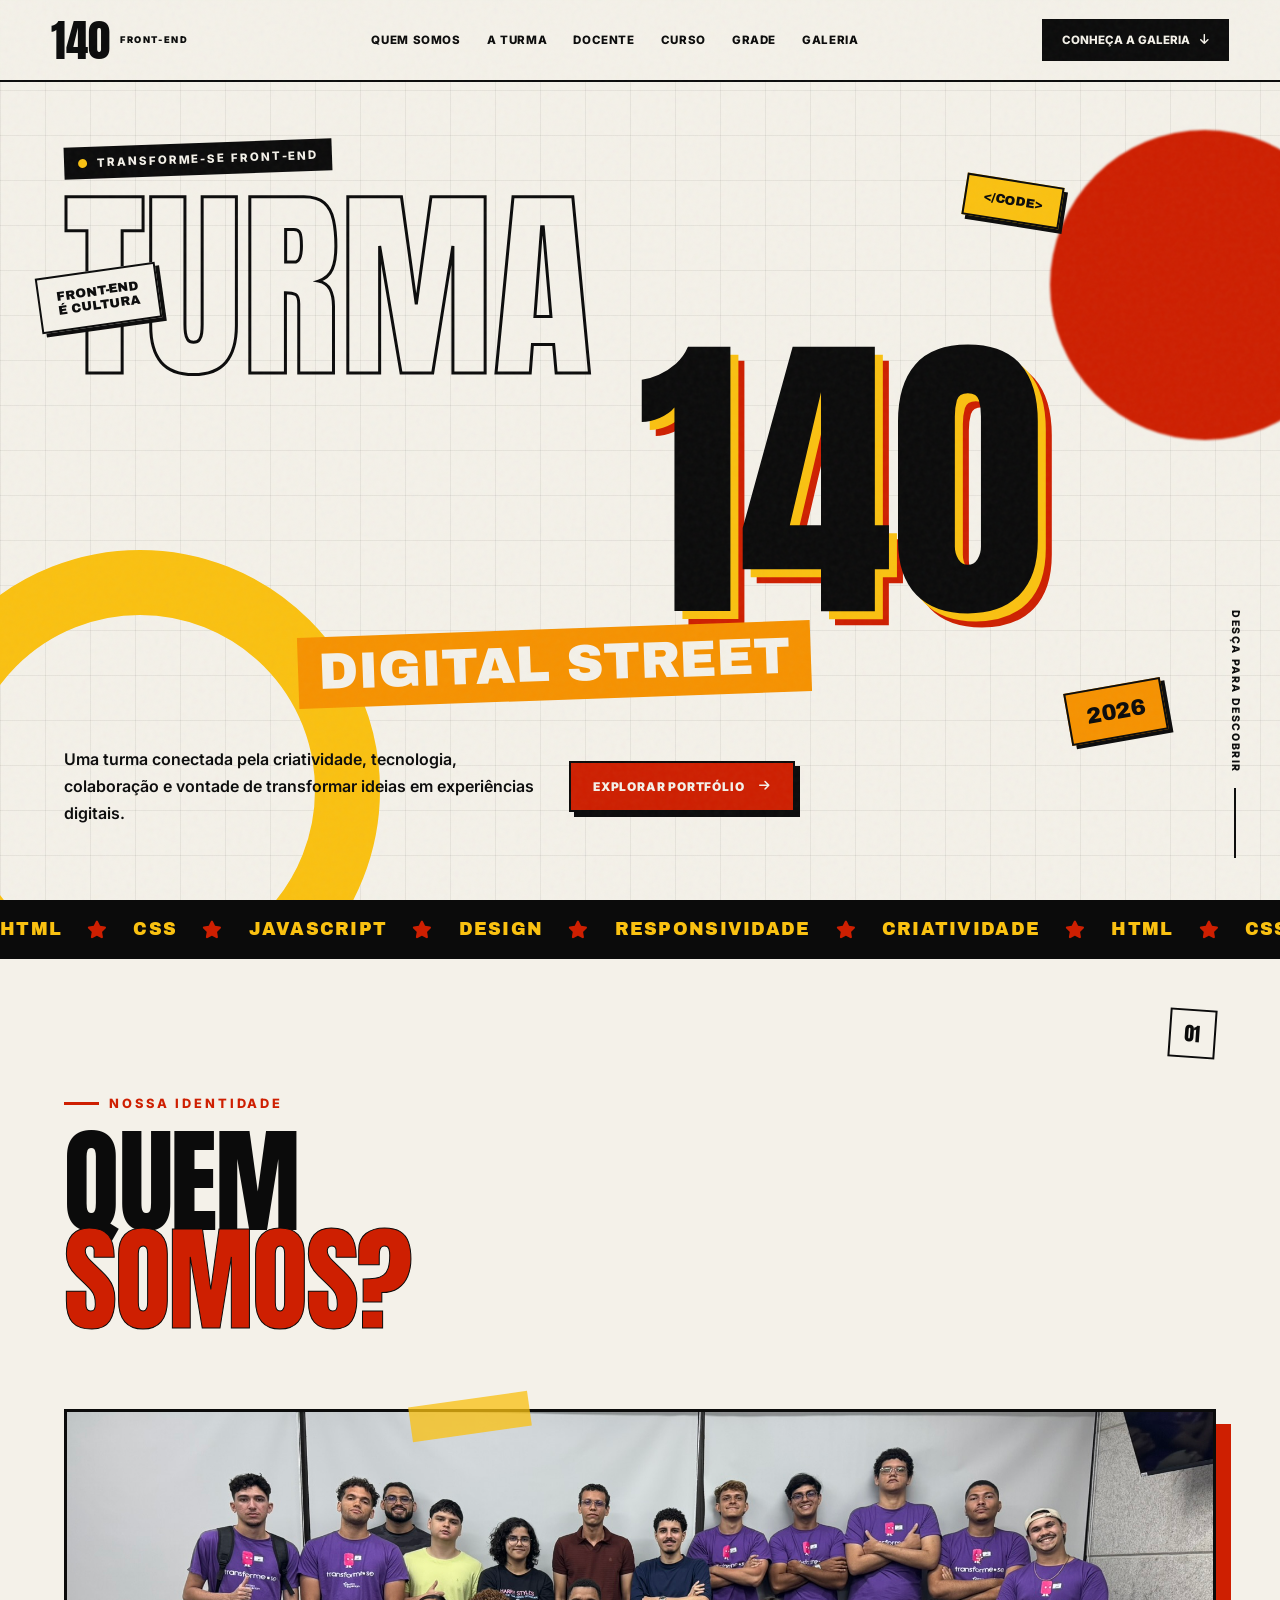
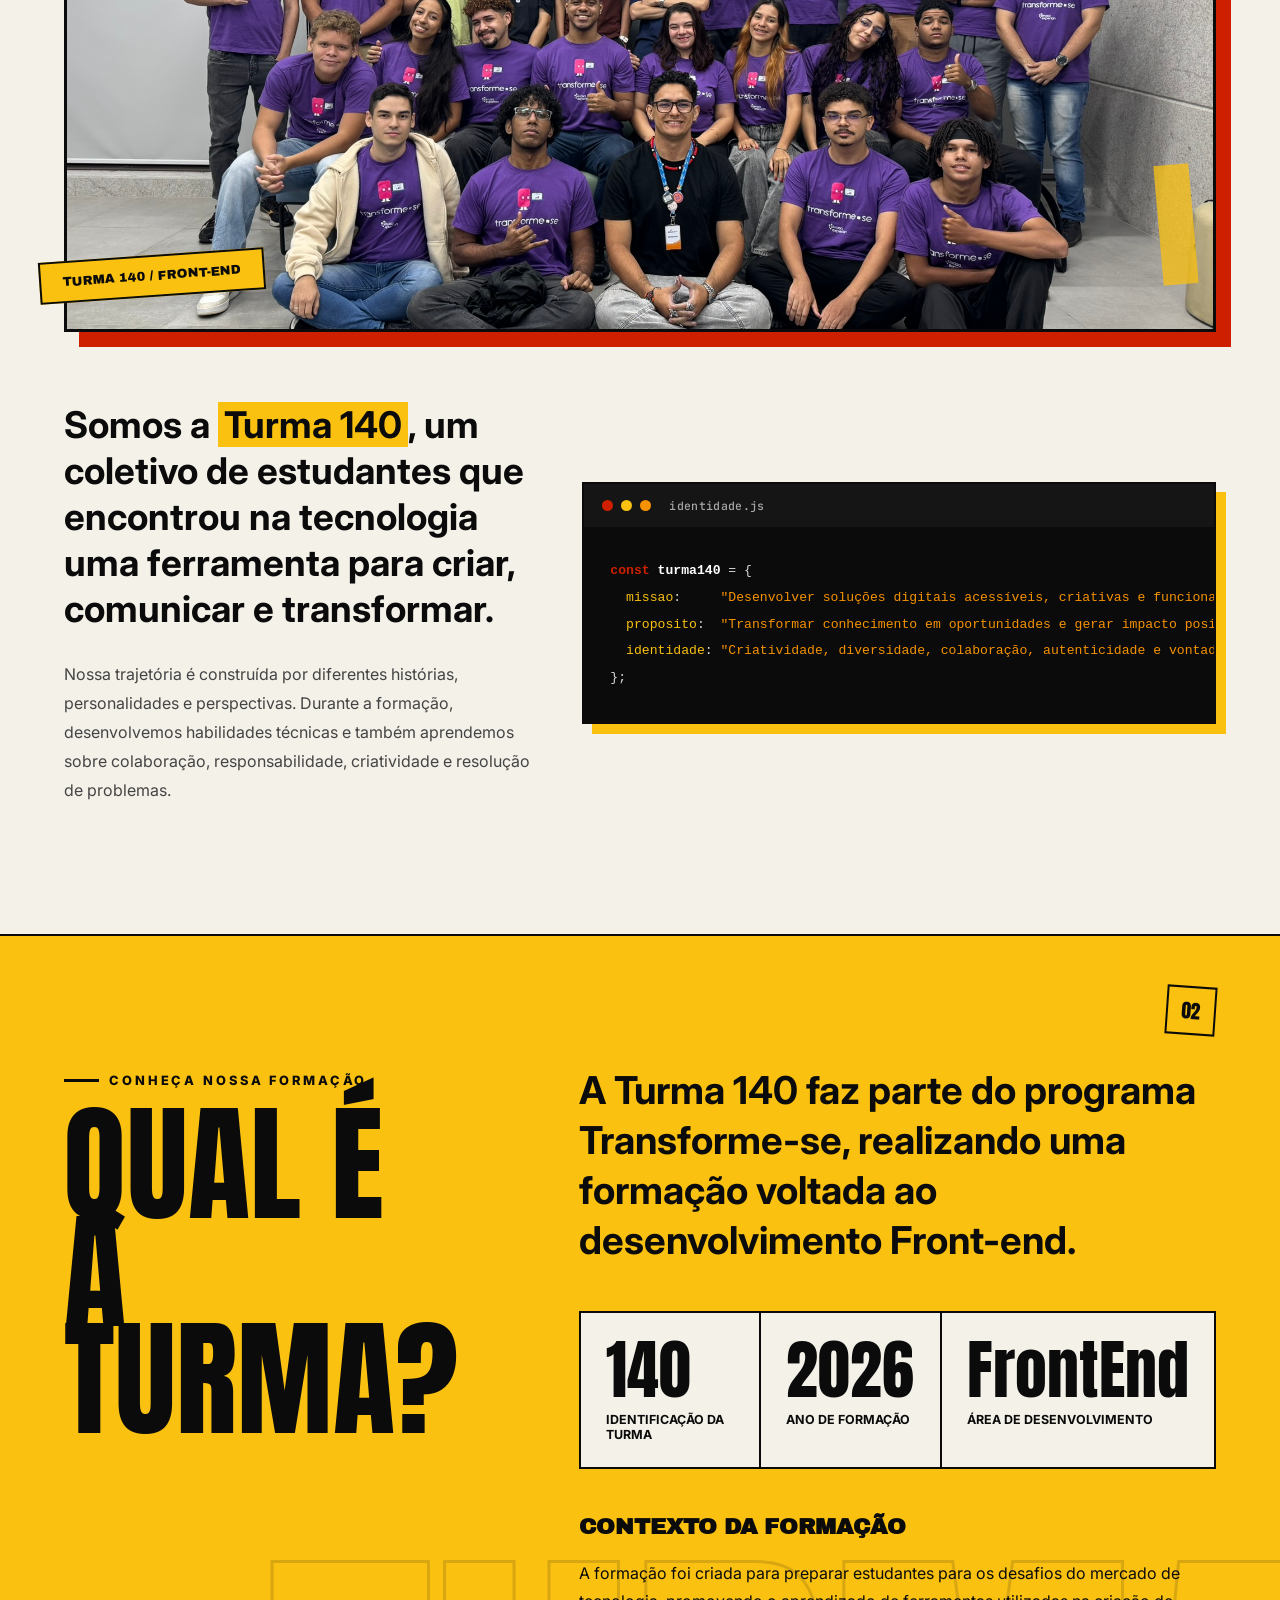
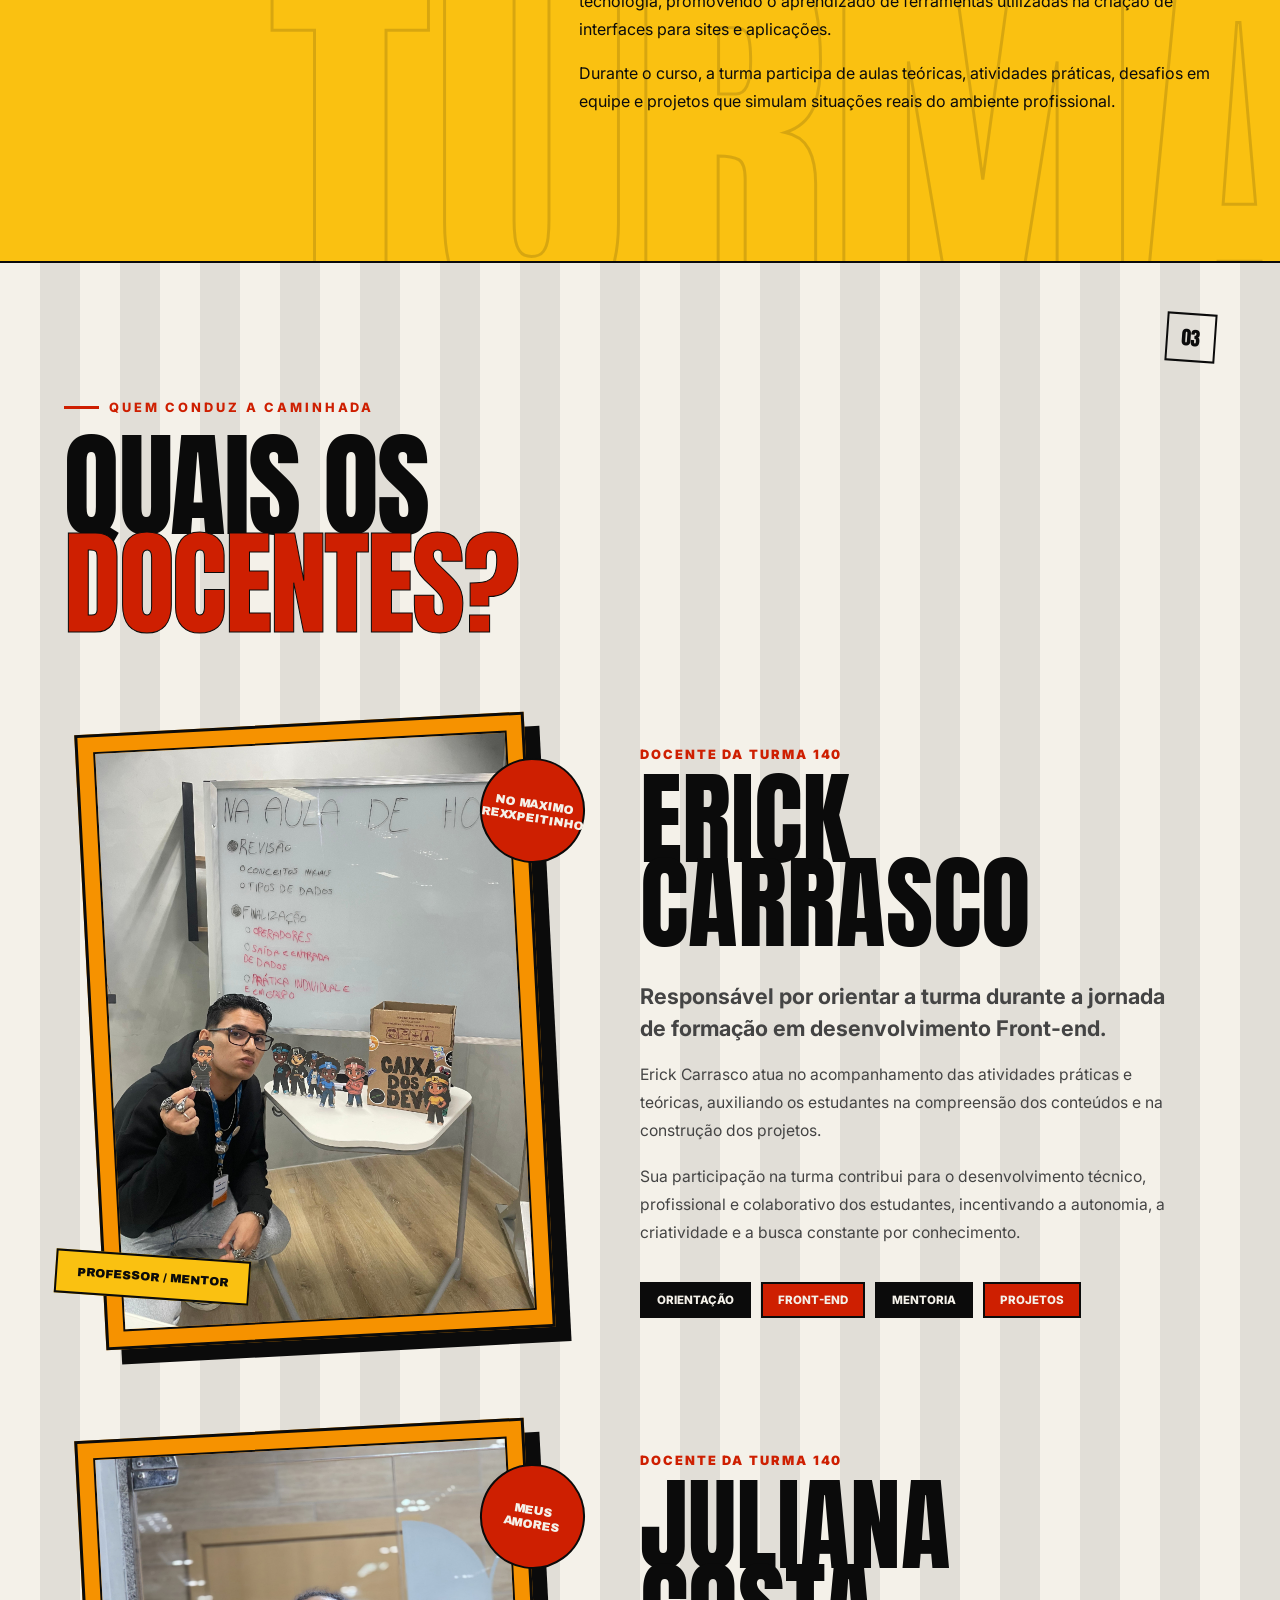
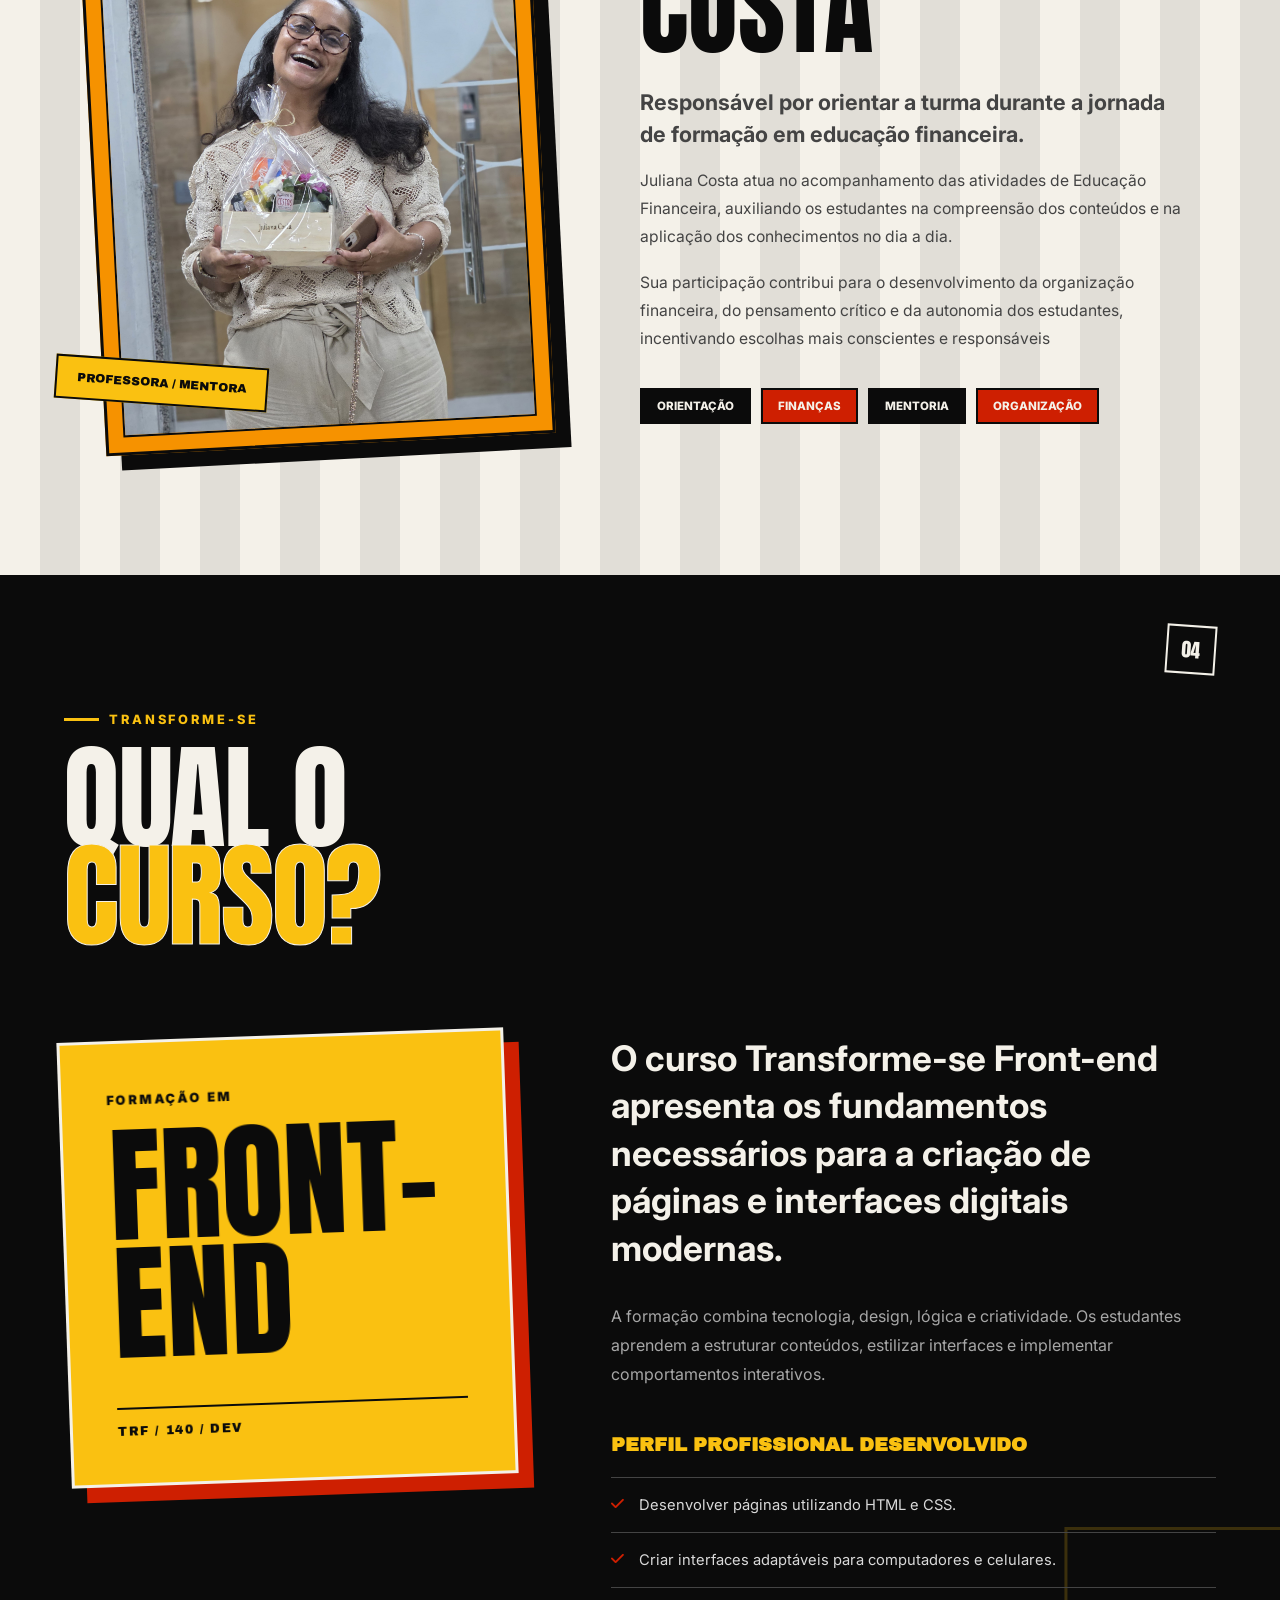
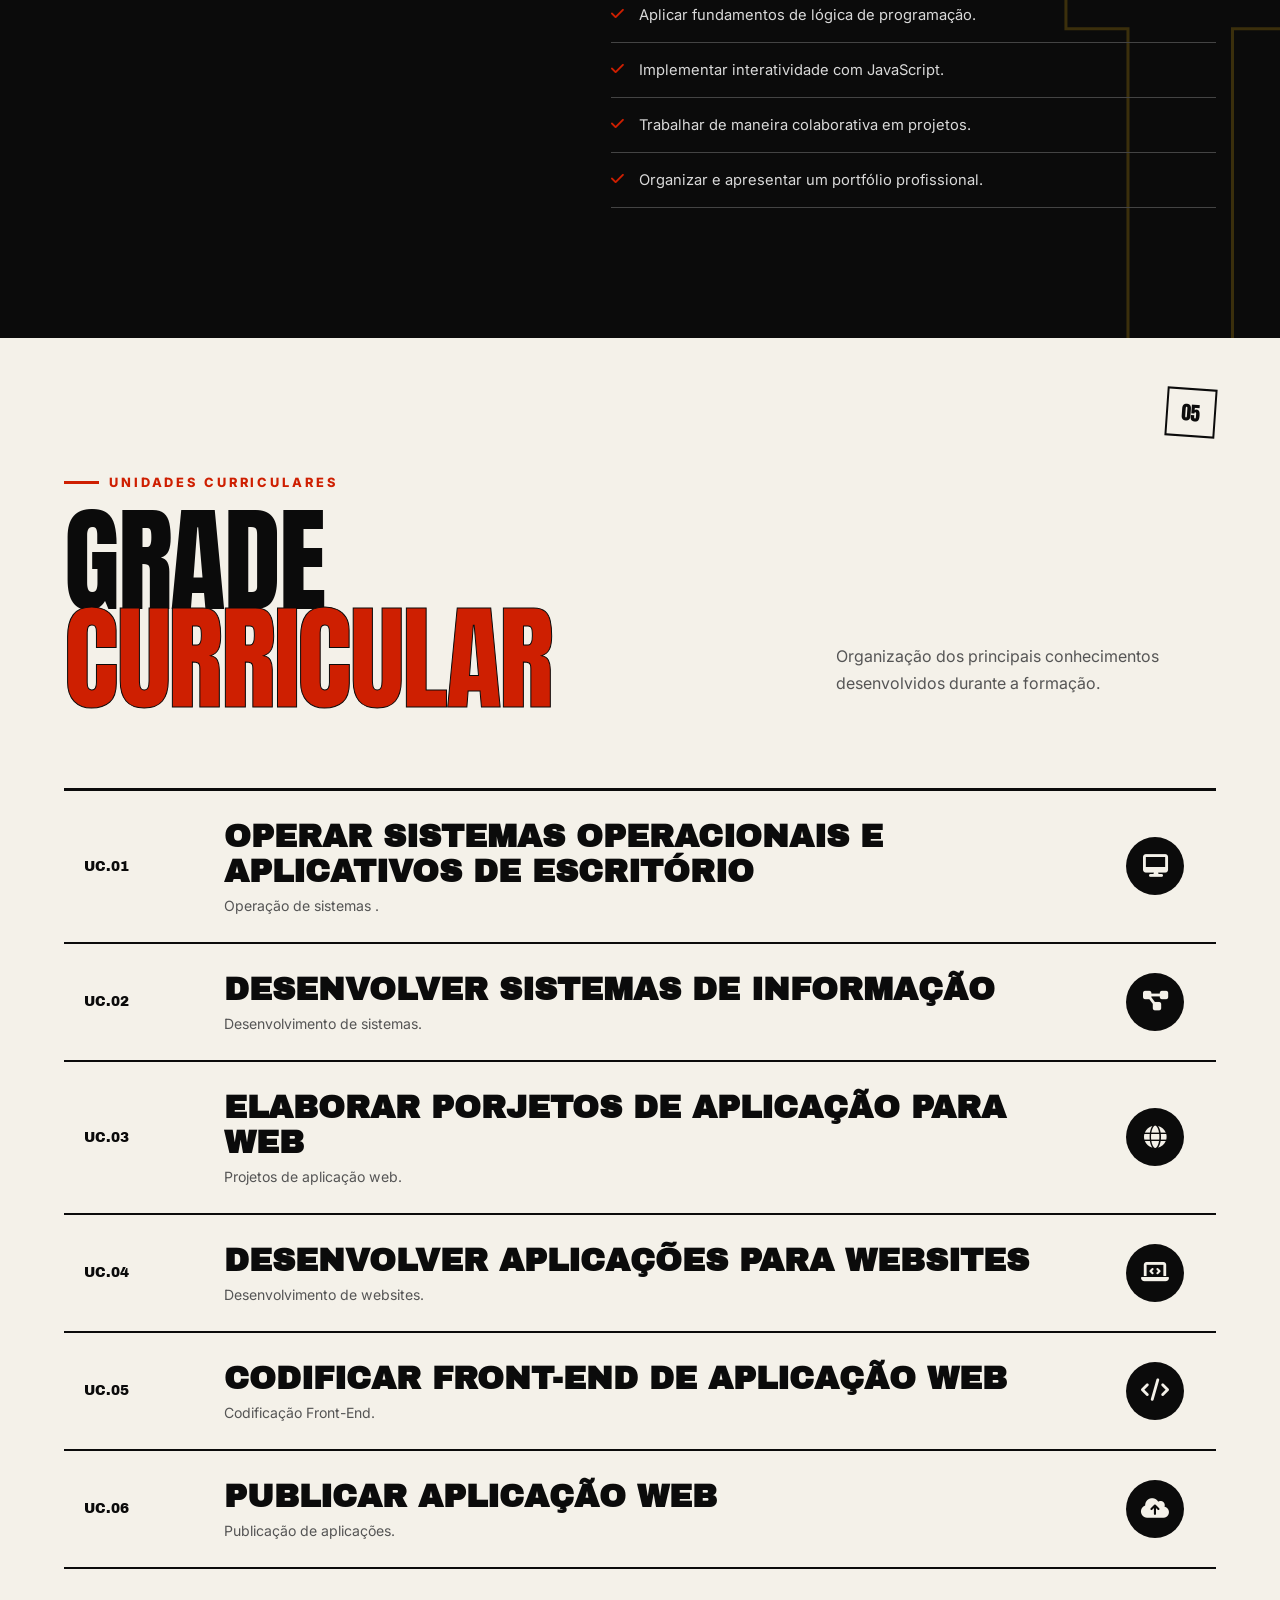
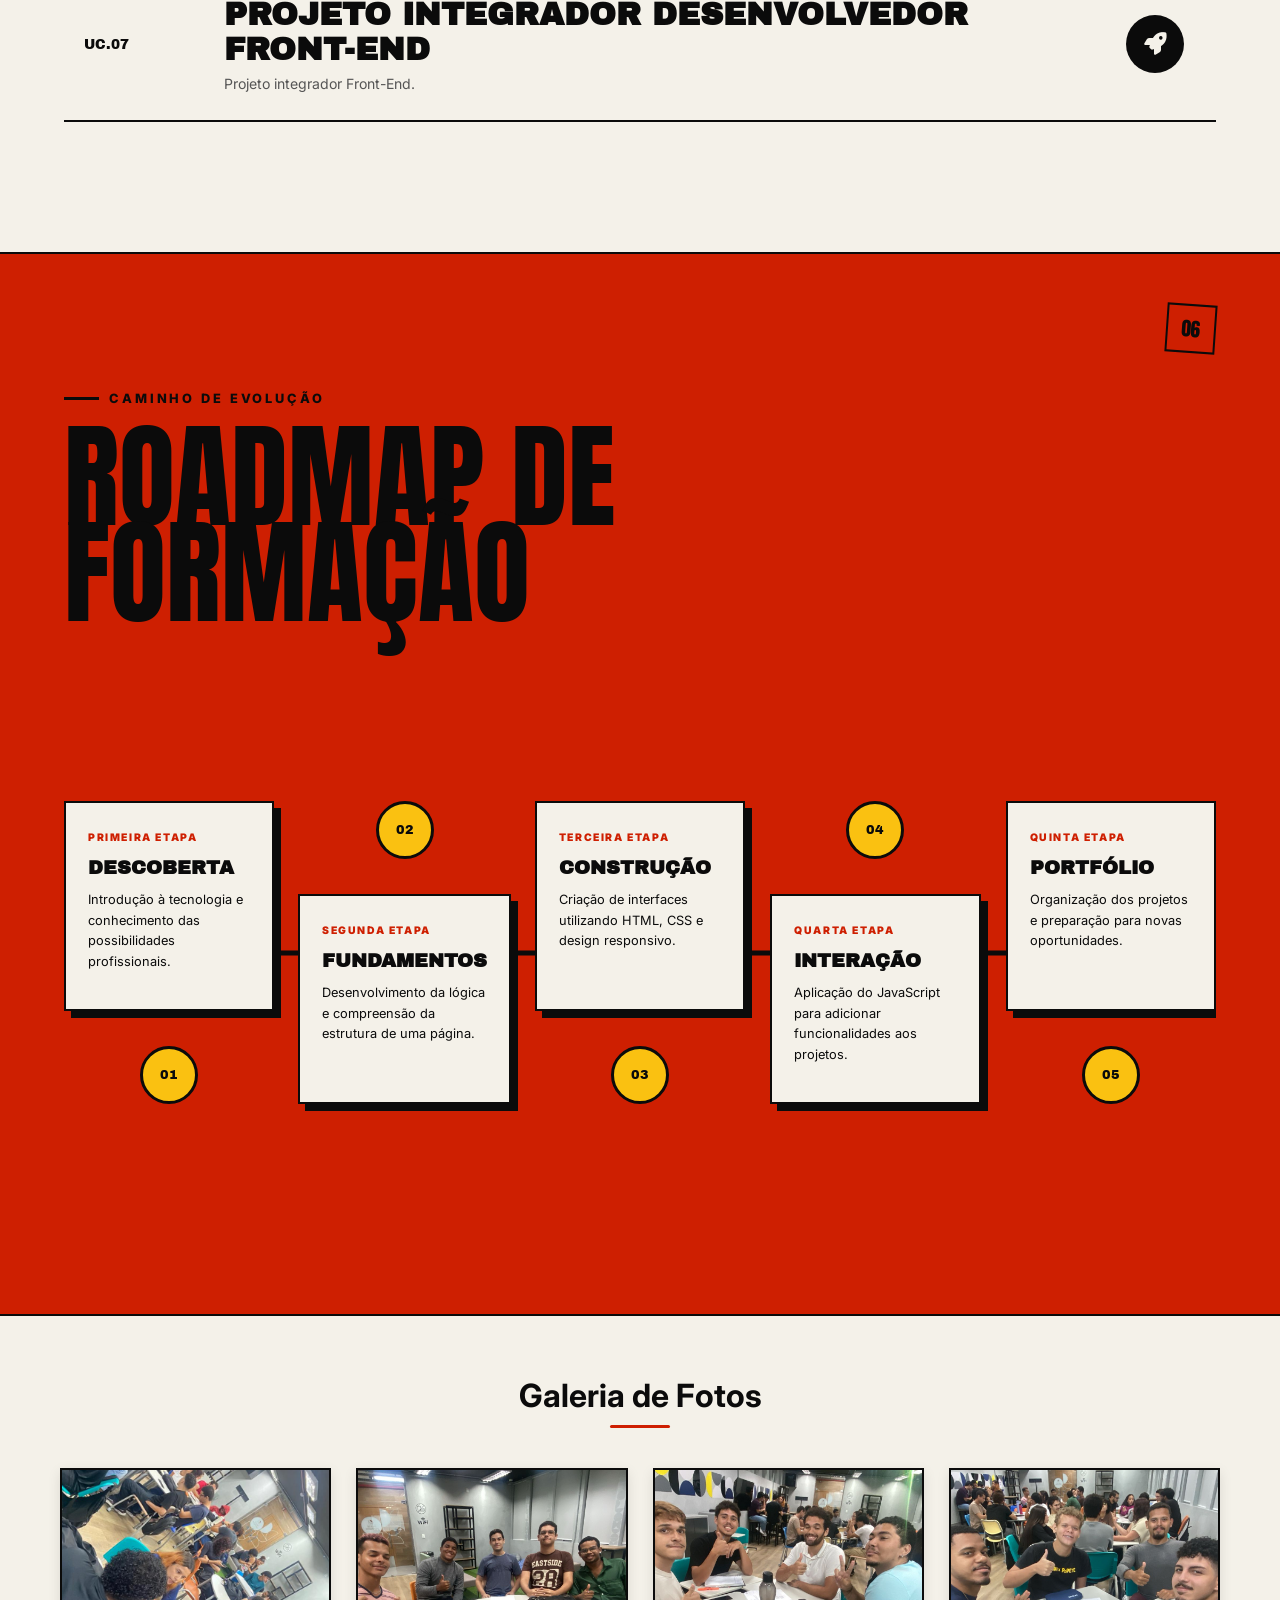
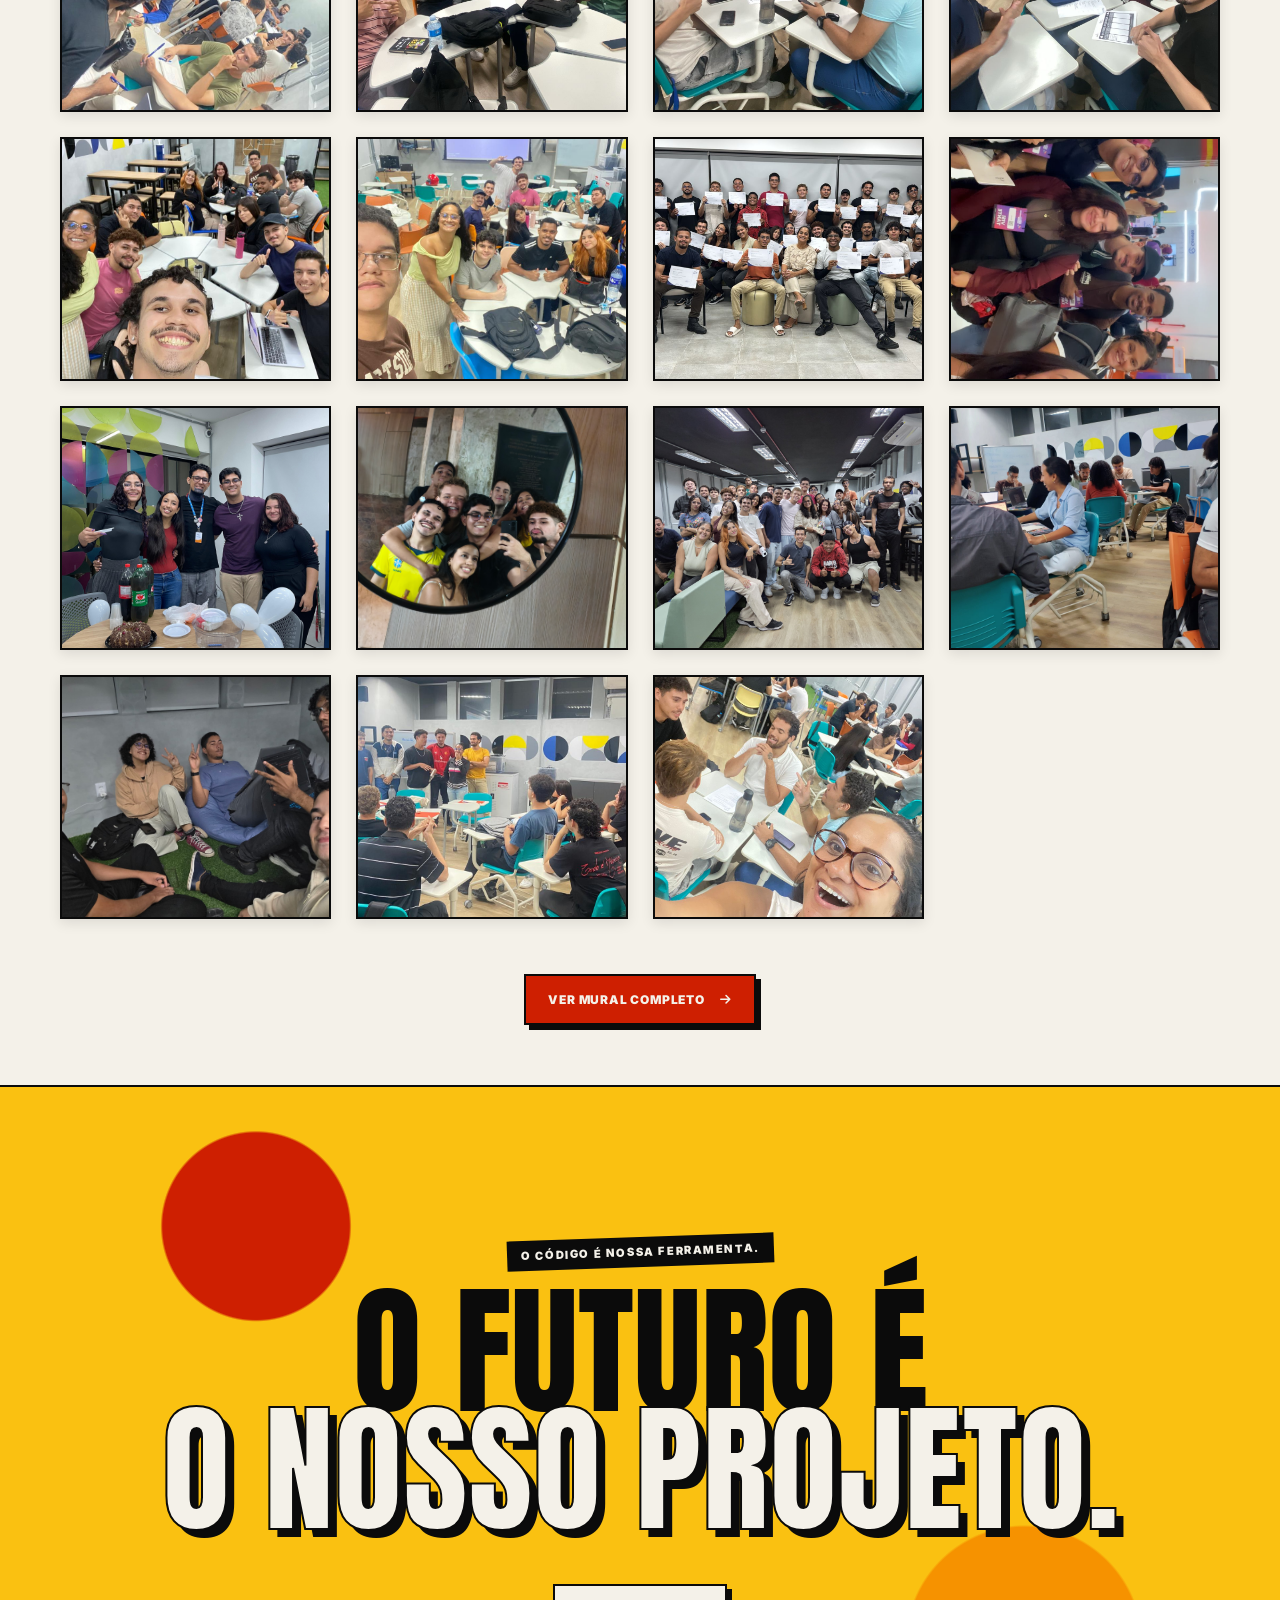
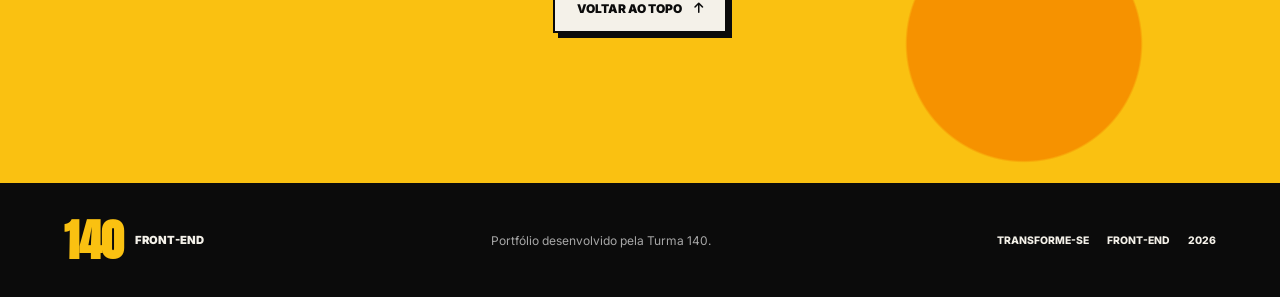
==== commit cd5cce22: "conversão das img para png" ====
--- a/index.html
+++ b/index.html
@@ -181,7 +181,7 @@
 
                 <div class="about-image">
 
-                    <img src="./assets/images/estudantes/foto_turma.jpeg" alt="Foto dos estudantes da Turma 140">
+                    <img src="./assets/images/estudantes/foto_turma.png" alt="Foto dos estudantes da Turma 140">
 
                     <div class="image-label">
                         Turma 140 / Front-end
